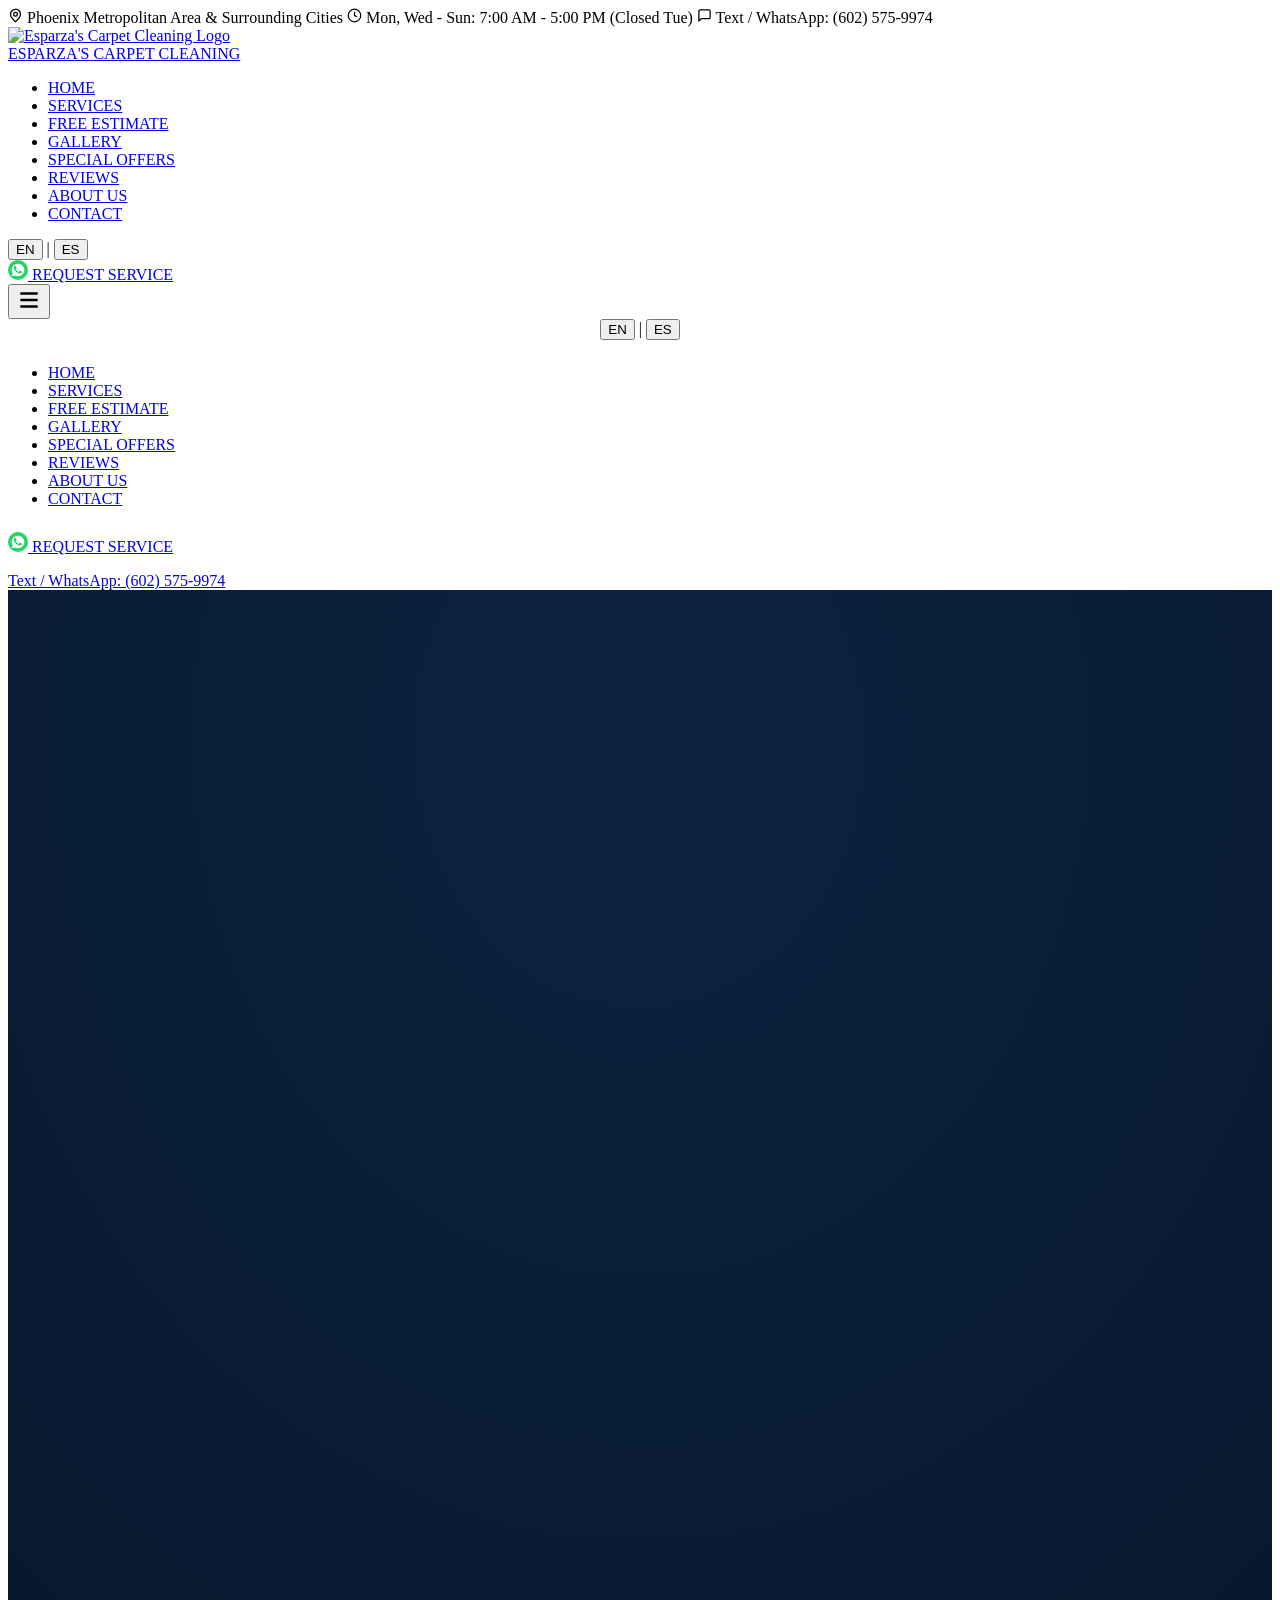
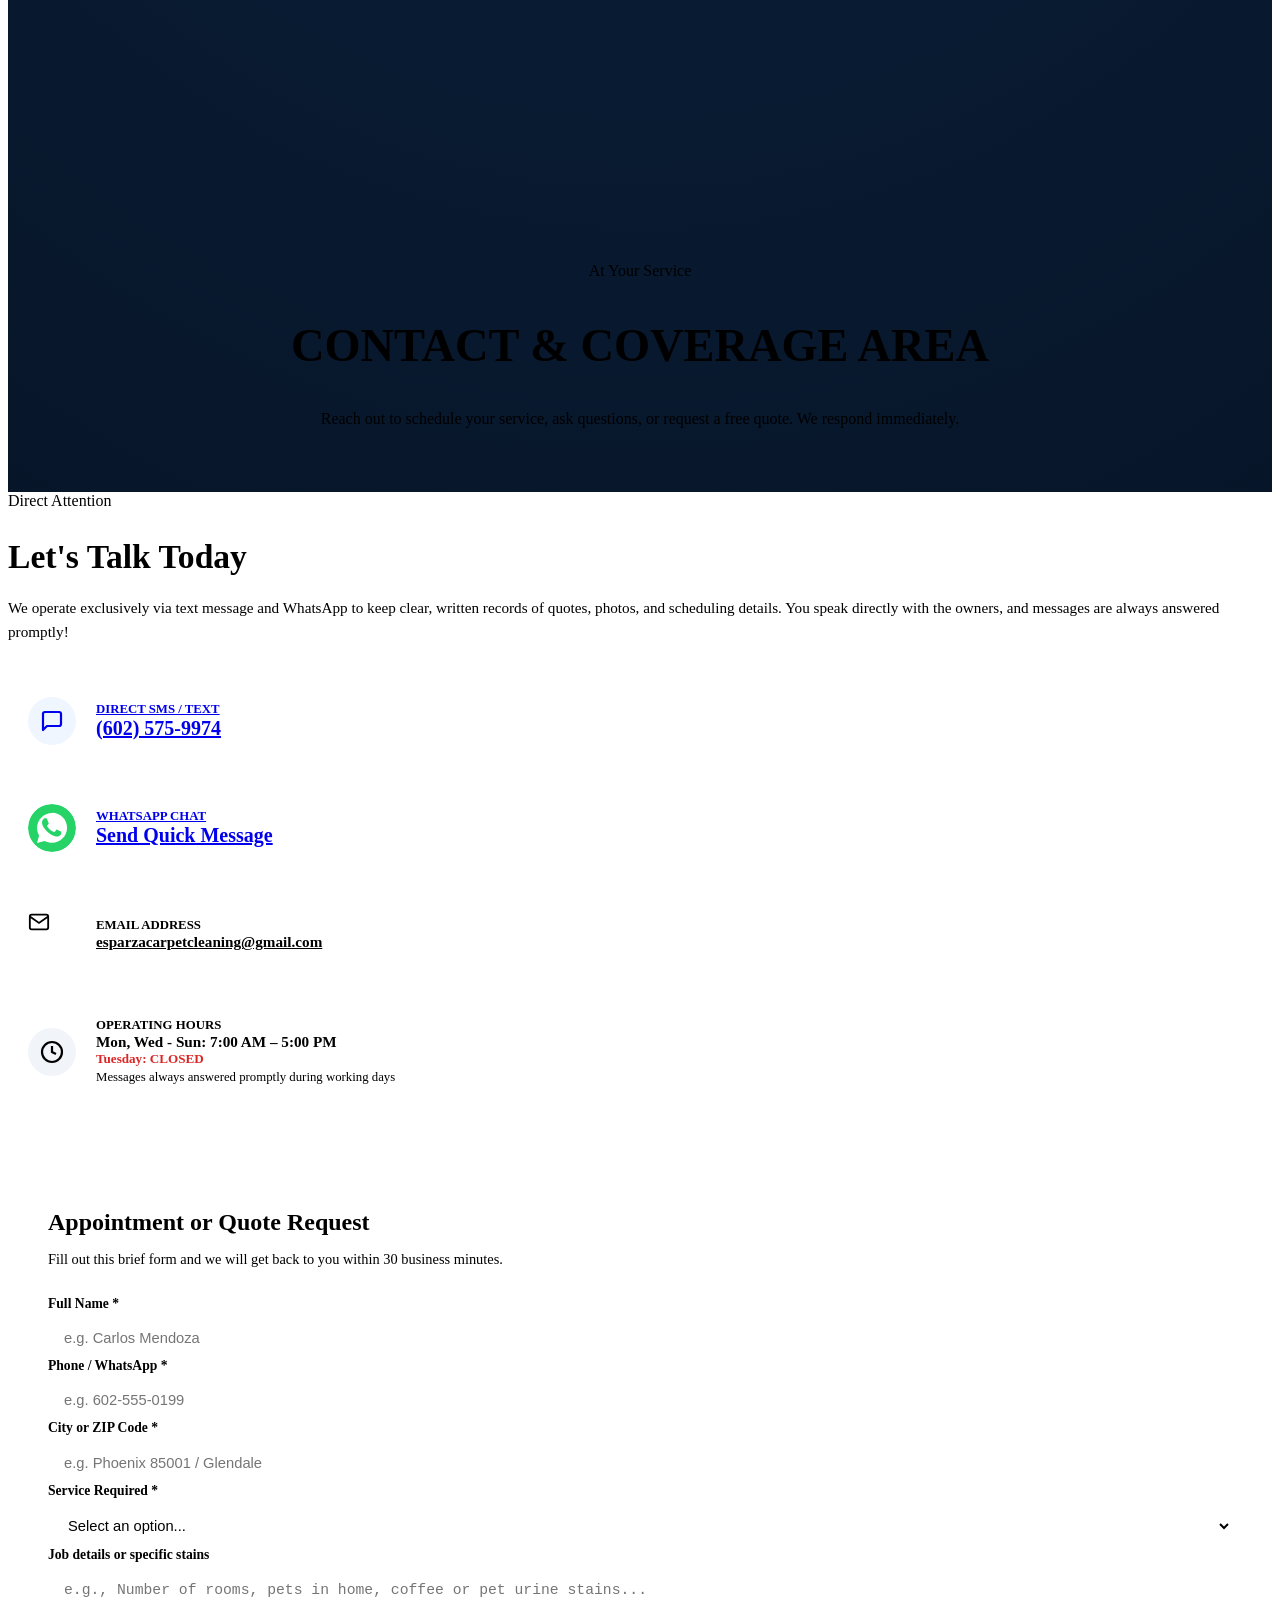
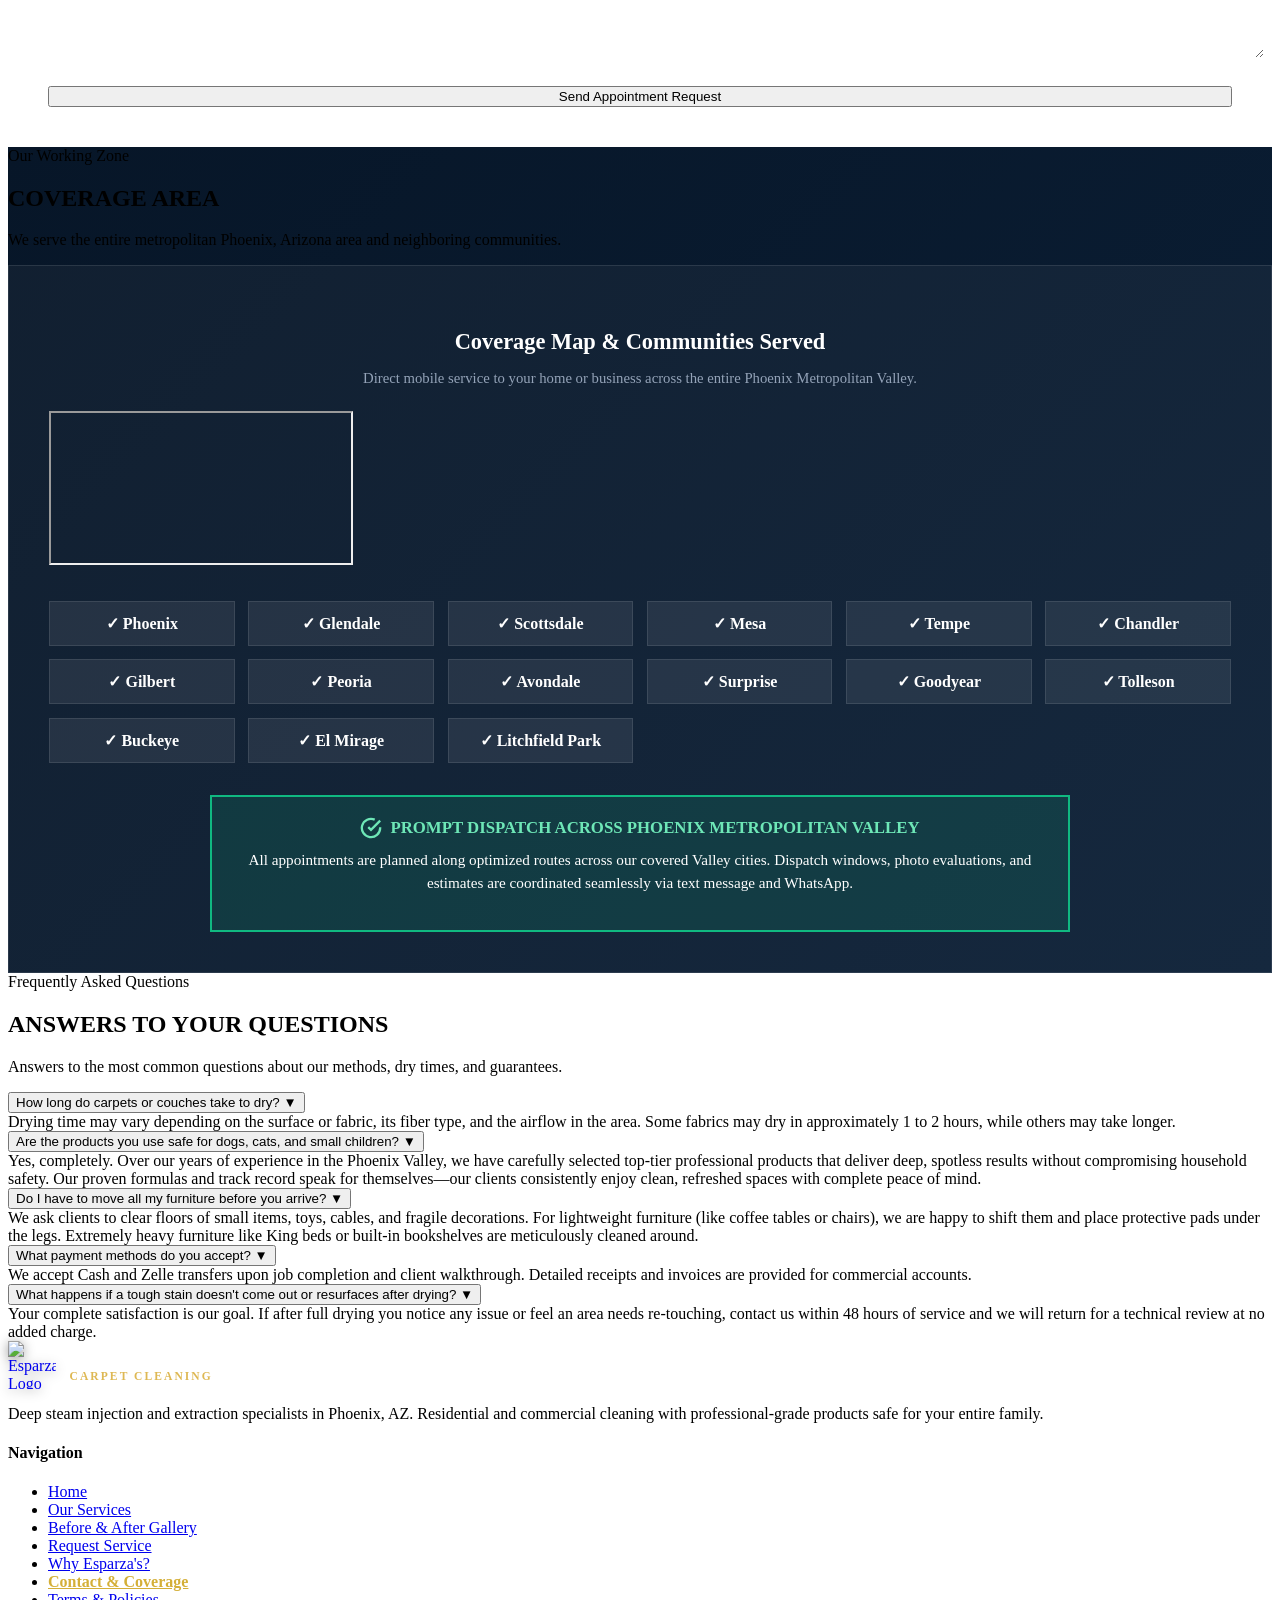
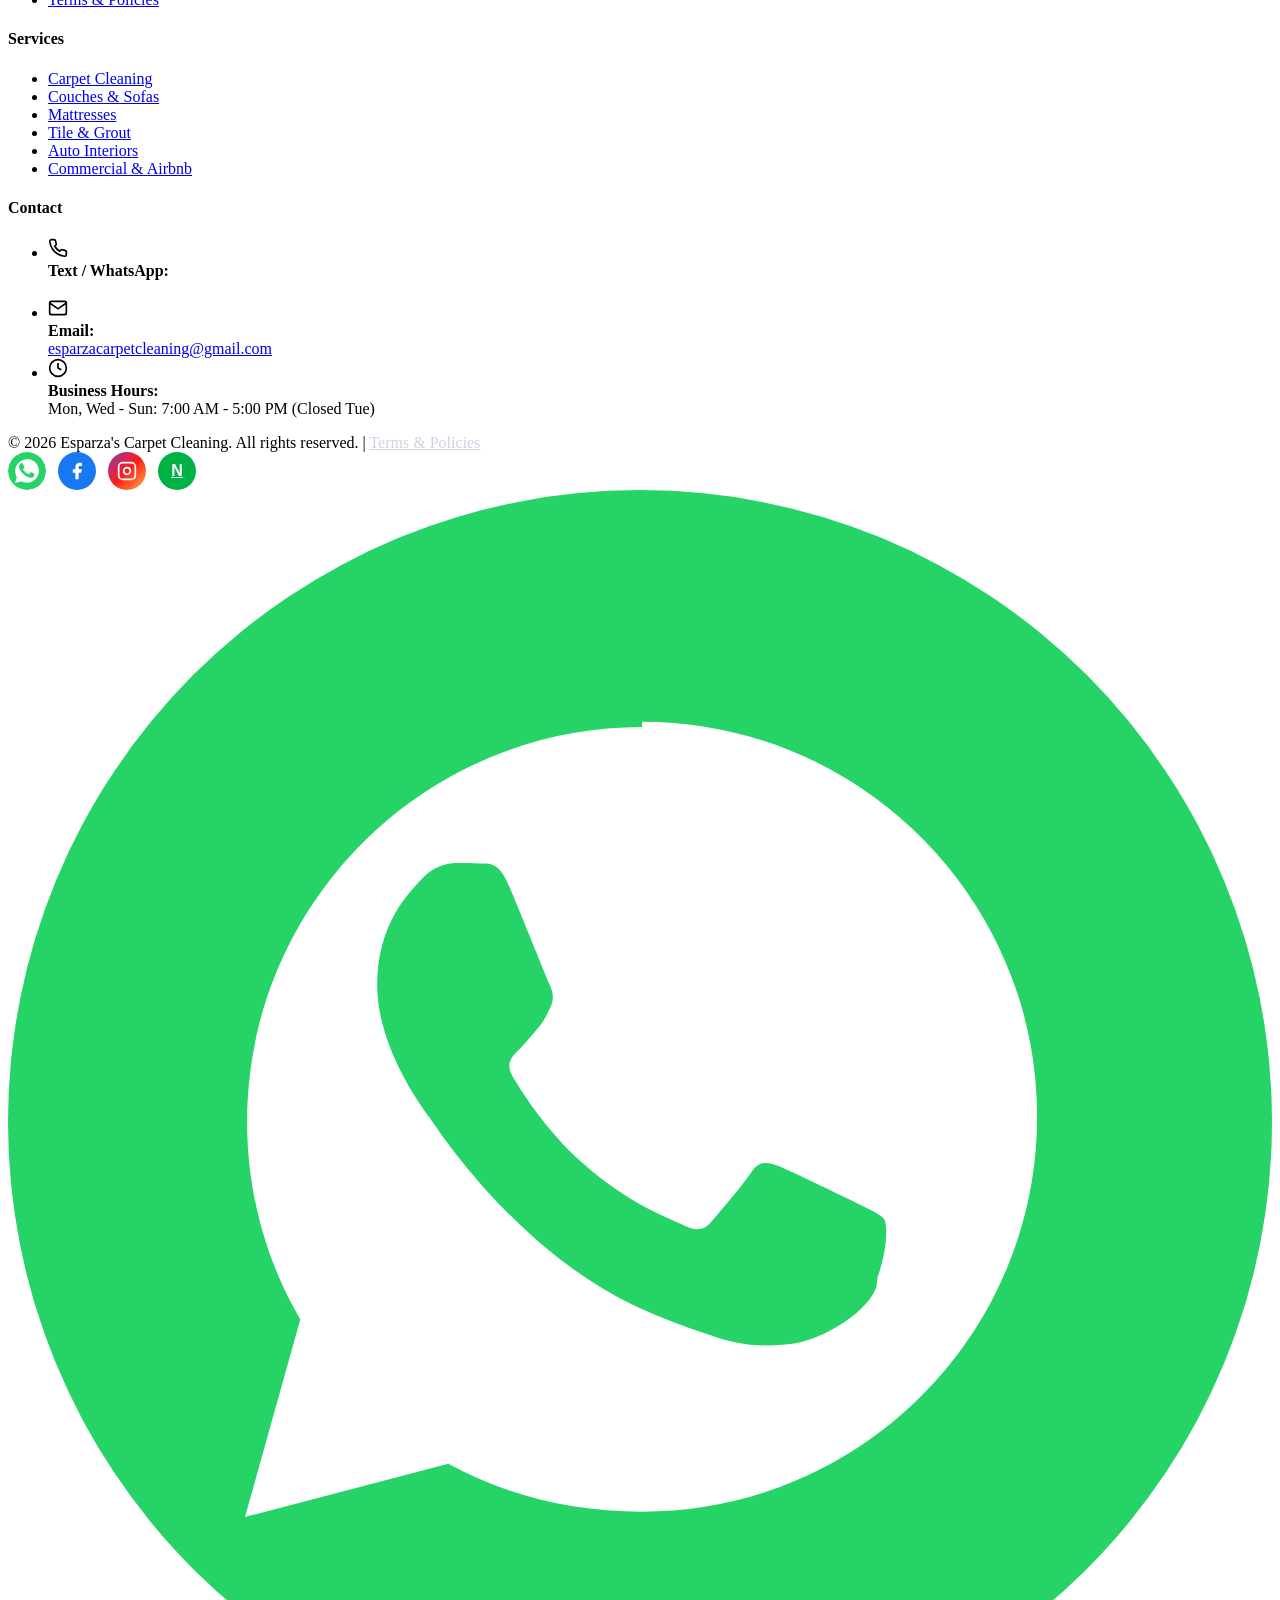
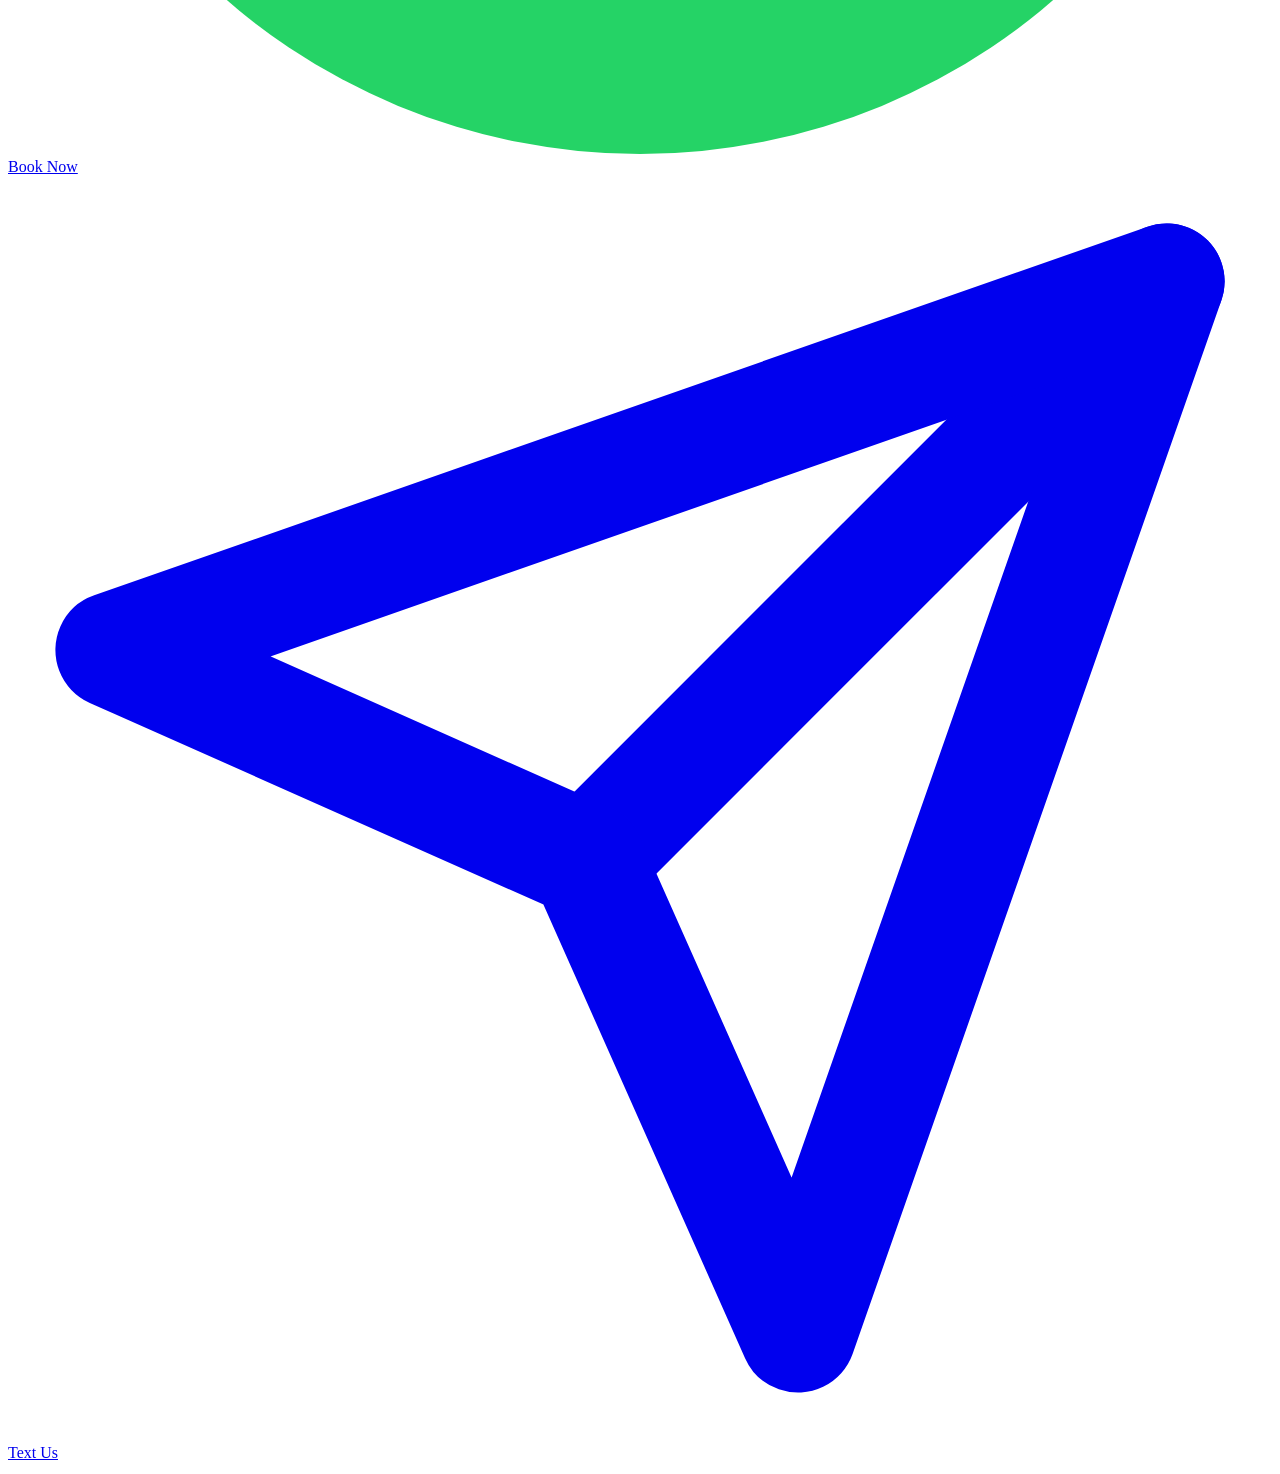
==== contacto.html @ 00a653f3 "Add files via upload" ====
<!DOCTYPE html>
<html lang="en">
<head>
  <meta charset="UTF-8">
  <meta name="viewport" content="width=device-width, initial-scale=1.0">
  <title>Contact &amp; Coverage Area in Phoenix | Esparza's Carpet Cleaning</title>
  <meta name="description" content="Book your appointment or request information with Esparza's Carpet Cleaning in Phoenix, AZ. Tel: 602-575-9974. Serving the entire Phoenix Metro Valley.">
  <link rel="stylesheet" href="css/styles.css">
  <link rel="stylesheet" href="css/components.css">
  <link rel="icon" type="image/png" href="assets/images/logo-spartan.png">
</head>
<body>

  <!-- Top Notice Bar -->
  <div class="top-notice-bar">
    <div class="container">
      <div class="top-notice-info">
        <span class="top-notice-item">
          <svg width="15" height="15" viewBox="0 0 24 24" fill="none" stroke="currentColor" stroke-width="2"><path d="M12 2a8 8 0 0 0-8 8c0 5.25 8 12 8 12s8-6.75 8-12a8 8 0 0 0-8-8z"/><circle cx="12" cy="10" r="3"/></svg>
          <span data-i18n="top_area">Phoenix Metropolitan Area &amp; Surrounding Cities</span>
        </span>
        <span class="top-notice-item">
          <svg width="15" height="15" viewBox="0 0 24 24" fill="none" stroke="currentColor" stroke-width="2"><circle cx="12" cy="12" r="10"/><polyline points="12 6 12 12 16 14"/></svg>
          <span data-i18n="top_hours">Mon, Wed - Sun: 7:00 AM - 5:00 PM (Closed Tue)</span>
        </span>
        <span class="top-notice-item">
          <svg width="15" height="15" viewBox="0 0 24 24" fill="none" stroke="currentColor" stroke-width="2" stroke-linecap="round" stroke-linejoin="round"><path d="M21 15a2 2 0 0 1-2 2H7l-4 4V5a2 2 0 0 1 2-2h14a2 2 0 0 1 2 2z"/></svg>
          <span data-i18n="top_direct">Text / WhatsApp: (602) 575-9974</span>
        </span>
      </div>
    </div>
  </div>

  <!-- Header -->
  <header class="site-header">
    <div class="container header-inner">
      <a href="index.html" class="brand-logo" title="Esparza's Carpet Cleaning">
        <img src="assets/images/logo-spartan.png" alt="Esparza's Carpet Cleaning Logo" width="60" height="60" data-i18n-alt="logo_main_alt">
        <div class="logo-text-group">
          <span class="logo-main-text">ESPARZA'S</span>
          <span class="logo-sub-text">CARPET CLEANING</span>
        </div>
      </a>

      <nav class="main-nav">
        <ul class="nav-links">
          <li><a href="index.html" class="nav-link" data-i18n="nav_inicio">HOME</a></li>
          <li><a href="servicios.html" class="nav-link" data-i18n="nav_servicios">SERVICES</a></li>
          <li><a href="index.html#tarifas" class="nav-link" data-i18n="nav_tarifas">FREE ESTIMATE</a></li>
          <li><a href="galeria.html" class="nav-link" data-i18n="nav_galeria">GALLERY</a></li>
          <li><a href="index.html#promociones" class="nav-link" data-i18n="nav_promociones">SPECIAL OFFERS</a></li>
          <li><a href="index.html#comentarios" class="nav-link" data-i18n="nav_resenas">REVIEWS</a></li>
          <li><a href="nosotros.html" class="nav-link" data-i18n="nav_nosotros">ABOUT US</a></li>
          <li><a href="contacto.html" class="nav-link active" data-i18n="nav_contacto">CONTACT</a></li>
        </ul>

        <!-- Language Switcher (Desktop) -->
        <div class="lang-switch-container">
          <button type="button" class="lang-btn active" data-lang="en">EN</button>
          <span class="lang-separator">|</span>
          <button type="button" class="lang-btn" data-lang="es">ES</button>
        </div>

        <a href="solicitud.html" class="btn-nav-gold">
          <svg width="20" height="20" viewBox="0 0 24 24" fill="none" style="flex-shrink: 0;"><circle cx="12" cy="12" r="12" fill="#25D366"/><path d="M12.04 4.5c-4.14 0-7.5 3.36-7.5 7.5 0 1.33.35 2.62 1.01 3.75L4.5 19.5l3.86-1.01c1.1.6 2.34.91 3.68.91 4.14 0 7.5-3.36 7.5-7.5s-3.36-7.5-7.5-7.5zm4.45 10.63c-.19.53-1.09 1.01-1.54 1.07-.39.06-.9.08-1.46-.1-.34-.11-.79-.26-1.37-.51-2.43-1.05-4-3.52-4.12-3.68-.12-.16-.99-1.32-.99-2.51 0-1.19.63-1.78.85-2.02.22-.24.48-.3.64-.3.16 0 .32 0 .46.01.15.01.35-.06.55.42.21.49.71 1.74.77 1.87.06.13.1.28.02.44-.08.16-.12.26-.24.4-.12.14-.26.31-.37.42-.12.12-.25.25-.11.49.14.24.62 1.02 1.33 1.65.91.81 1.68 1.06 1.92 1.18.24.12.38.1.52-.06.14-.16.6-.7.76-.94.16-.24.32-.2.53-.12.21.08 1.33.63 1.56.74.23.12.38.18.44.27.06.1.06.57-.13 1.1z" fill="#FFFFFF"/></svg>
          <span data-i18n="nav_cta">REQUEST SERVICE</span>
        </a>
      </nav>

      <button class="mobile-toggle-btn" aria-label="Mobile Navigation Menu" data-i18n-aria="nav_menu_aria">
        <svg width="26" height="26" viewBox="0 0 24 24" fill="none" stroke="currentColor" stroke-width="2.5"><path d="M4 6h16M4 12h16M4 18h16"/></svg>
      </button>
    </div>
  </header>

  <!-- Mobile Drawer -->
  <div class="mobile-menu-drawer">
    <!-- Language Switcher (Mobile Drawer) -->
    <div style="display: flex; justify-content: center; margin-bottom: 1.5rem;">
      <div class="lang-switch-container">
        <button type="button" class="lang-btn active" data-lang="en">EN</button>
        <span class="lang-separator">|</span>
        <button type="button" class="lang-btn" data-lang="es">ES</button>
      </div>
    </div>

    <ul class="mobile-nav-links">
      <li><a href="index.html" class="nav-link" data-i18n="nav_inicio">HOME</a></li>
      <li><a href="servicios.html" class="nav-link" data-i18n="nav_servicios">SERVICES</a></li>
      <li><a href="index.html#tarifas" class="nav-link" data-i18n="nav_tarifas">FREE ESTIMATE</a></li>
      <li><a href="galeria.html" class="nav-link" data-i18n="nav_galeria">GALLERY</a></li>
      <li><a href="index.html#promociones" class="nav-link" data-i18n="nav_promociones">SPECIAL OFFERS</a></li>
      <li><a href="index.html#comentarios" class="nav-link" data-i18n="nav_resenas">REVIEWS</a></li>
      <li><a href="nosotros.html" class="nav-link" data-i18n="nav_nosotros">ABOUT US</a></li>
      <li><a href="contacto.html" class="nav-link active" data-i18n="nav_contacto">CONTACT</a></li>
    </ul>
    <div style="margin-top: 1.5rem; display: flex; flex-direction: column; gap: 1rem;">
      <a href="solicitud.html" class="btn-nav-gold" style="width: 100%; justify-content: center;">
        <svg width="20" height="20" viewBox="0 0 24 24" fill="none" style="flex-shrink: 0;"><circle cx="12" cy="12" r="12" fill="#25D366"/><path d="M12.04 4.5c-4.14 0-7.5 3.36-7.5 7.5 0 1.33.35 2.62 1.01 3.75L4.5 19.5l3.86-1.01c1.1.6 2.34.91 3.68.91 4.14 0 7.5-3.36 7.5-7.5s-3.36-7.5-7.5-7.5zm4.45 10.63c-.19.53-1.09 1.01-1.54 1.07-.39.06-.9.08-1.46-.1-.34-.11-.79-.26-1.37-.51-2.43-1.05-4-3.52-4.12-3.68-.12-.16-.99-1.32-.99-2.51 0-1.19.63-1.78.85-2.02.22-.24.48-.3.64-.3.16 0 .32 0 .46.01.15.01.35-.06.55.42.21.49.71 1.74.77 1.87.06.13.1.28.02.44-.08.16-.12.26-.24.4-.12.14-.26.31-.37.42-.12.12-.25.25-.11.49.14.24.62 1.02 1.33 1.65.91.81 1.68 1.06 1.92 1.18.24.12.38.1.52-.06.14-.16.6-.7.76-.94.16-.24.32-.2.53-.12.21.08 1.33.63 1.56.74.23.12.38.18.44.27.06.1.06.57-.13 1.1z" fill="#FFFFFF"/></svg>
        <span data-i18n="nav_cta">REQUEST SERVICE</span>
      </a>
      <a href="https://wa.me/16025759974" target="_blank" rel="noopener" class="btn btn-secondary" style="width: 100%; justify-content: center;" data-i18n="nav_call">Text / WhatsApp: (602) 575-9974</a>
    </div>
  </div>

  <main>
    <!-- PAGE HERO -->
    <section class="section-dark" style="position: relative; overflow: hidden; padding: 4.5rem 0 4rem 0; background: radial-gradient(120% 120% at 50% 10%, #0c2340 0%, #061325 100%);">
      <!-- Ambient Glow Orbs -->
      <div class="ambient-glow-orb orb-amber" style="top: -60px; right: 10%; width: 420px; height: 420px;"></div>
      <div class="ambient-glow-orb orb-azure" style="bottom: -80px; left: 5%; width: 440px; height: 440px;"></div>
      <div class="ambient-glow-orb orb-navy" style="top: 35%; left: 45%; width: 340px; height: 340px;"></div>

      <div class="container" style="text-align: center; position: relative; z-index: 2;">
        <span class="section-badge gold reveal-on-scroll" data-i18n="con_hero_badge">At Your Service</span>
        <h1 class="section-title reveal-on-scroll stagger-1" style="font-size: 2.9rem;"><span data-i18n="con_hero_title_1">CONTACT &amp;</span> <span class="highlight" data-i18n="con_hero_title_2">COVERAGE AREA</span></h1>
        <p class="section-subtitle reveal-on-scroll stagger-2" style="max-width: 780px; margin: 0 auto;" data-i18n="con_hero_sub">
          Reach out to schedule your service, ask questions, or request a free quote. We respond immediately.
        </p>
      </div>
    </section>

    <!-- CANALES DE CONTACTO Y FORMULARIO -->
    <section class="section section-light">
      <div class="container">
        <div class="contact-layout-grid">
          
          <!-- Contact Info Cards -->
          <div class="reveal-on-scroll">
            <span class="section-badge gold" data-i18n="con_badge_direct">Direct Attention</span>
            <h2 class="section-title" style="font-size: 2.1rem; margin-bottom: 1.25rem;" data-i18n="con_talk_title">Let's Talk Today</h2>
            <p style="color: var(--color-text-muted); font-size: 0.95rem; line-height: 1.6; margin-bottom: 2rem;" data-i18n="con_talk_desc">
              We operate exclusively via text message and WhatsApp to keep clear, written records of quotes, photos, and scheduling details. You speak directly with the owners, and messages are always answered promptly!
            </p>

            <div style="display: flex; flex-direction: column; gap: 1.2rem; margin-bottom: 2.5rem;">
              <!-- Direct Text / SMS -->
              <a href="sms:16025759974" class="reveal-on-scroll stagger-1" style="background: #FFFFFF; border: 1px solid var(--color-border-light); border-radius: var(--radius-md); padding: 1.25rem; display: flex; align-items: center; gap: 1.25rem; transition: transform var(--transition-fast), box-shadow var(--transition-fast);">
                <div style="width: 48px; height: 48px; border-radius: 50%; background: #EFF6FF; color: var(--color-phone); display: flex; align-items: center; justify-content: center; flex-shrink: 0;">
                  <svg width="24" height="24" viewBox="0 0 24 24" fill="none" stroke="currentColor" stroke-width="2.2" stroke-linecap="round" stroke-linejoin="round"><path d="M21 15a2 2 0 0 1-2 2H7l-4 4V5a2 2 0 0 1 2-2h14a2 2 0 0 1 2 2z"/></svg>
                </div>
                <div>
                  <div style="font-size: 0.8rem; font-weight: 700; color: var(--color-text-muted); text-transform: uppercase;" data-i18n="con_phone_label">Direct SMS / Text</div>
                  <div style="font-family: var(--font-heading); font-size: 1.25rem; font-weight: 800; color: var(--color-primary);">(602) 575-9974</div>
                </div>
              </a>

              <!-- WhatsApp -->
              <a href="https://wa.me/16025759974?text=Hello%20Esparza's!%20I'd%20like%20information%20for%20a%20service" target="_blank" rel="noopener" class="reveal-on-scroll stagger-2" style="background: #FFFFFF; border: 1px solid var(--color-border-light); border-radius: var(--radius-md); padding: 1.25rem; display: flex; align-items: center; gap: 1.25rem; transition: transform var(--transition-fast), box-shadow var(--transition-fast);">
                <div style="width: 48px; height: 48px; border-radius: 50%; display: flex; align-items: center; justify-content: center; flex-shrink: 0; overflow: hidden;">
                  <svg width="48" height="48" viewBox="0 0 24 24" fill="none">
                    <circle cx="12" cy="12" r="12" fill="#25D366"/>
                    <path d="M12.04 4.5c-4.14 0-7.5 3.36-7.5 7.5 0 1.33.35 2.62 1.01 3.75L4.5 19.5l3.86-1.01c1.1.6 2.34.91 3.68.91 4.14 0 7.5-3.36 7.5-7.5s-3.36-7.5-7.5-7.5zm4.45 10.63c-.19.53-1.09 1.01-1.54 1.07-.39.06-.9.08-1.46-.1-.34-.11-.79-.26-1.37-.51-2.43-1.05-4-3.52-4.12-3.68-.12-.16-.99-1.32-.99-2.51 0-1.19.63-1.78.85-2.02.22-.24.48-.3.64-.3.16 0 .32 0 .46.01.15.01.35-.06.55.42.21.49.71 1.74.77 1.87.06.13.1.28.02.44-.08.16-.12.26-.24.4-.12.14-.26.31-.37.42-.12.12-.25.25-.11.49.14.24.62 1.02 1.33 1.65.91.81 1.68 1.06 1.92 1.18.24.12.38.1.52-.06.14-.16.6-.7.76-.94.16-.24.32-.2.53-.12.21.08 1.33.63 1.56.74.23.12.38.18.44.27.06.1.06.57-.13 1.1z" fill="#FFFFFF"/>
                  </svg>
                </div>
                <div>
                  <div style="font-size: 0.8rem; font-weight: 700; color: var(--color-text-muted); text-transform: uppercase;" data-i18n="con_wa_label">WhatsApp Chat</div>
                  <div style="font-family: var(--font-heading); font-size: 1.25rem; font-weight: 800; color: var(--color-whatsapp-hover);" data-i18n="con_wa_btn">Send Quick Message</div>
                </div>
              </a>

              <!-- Email -->
              <div class="reveal-on-scroll stagger-3" style="background: #FFFFFF; border: 1px solid var(--color-border-light); border-radius: var(--radius-md); padding: 1.25rem; display: flex; align-items: center; gap: 1.25rem; transition: transform var(--transition-fast);">
                <div class="gold-medallion-icon" style="width: 48px; height: 48px;">
                  <svg width="22" height="22" viewBox="0 0 24 24" fill="none" stroke="currentColor" stroke-width="2"><path d="M4 4h16c1.1 0 2 .9 2 2v12c0 1.1-.9 2-2 2H4c-1.1 0-2-.9-2-2V6c0-1.1.9-2 2-2z"/><polyline points="22,6 12,13 2,6"/></svg>
                </div>
                <div>
                  <div style="font-size: 0.8rem; font-weight: 700; color: var(--color-text-muted); text-transform: uppercase;" data-i18n="con_email_label">Email Address</div>
                  <a href="mailto:esparzacarpetcleaning@gmail.com" style="font-weight: 700; color: var(--color-primary); word-break: break-all; font-size: 0.95rem;">esparzacarpetcleaning@gmail.com</a>
                </div>
              </div>

              <!-- Horarios -->
              <div class="reveal-on-scroll stagger-4" style="background: #FFFFFF; border: 1px solid var(--color-border-light); border-radius: var(--radius-md); padding: 1.25rem; display: flex; align-items: center; gap: 1.25rem; transition: transform var(--transition-fast);">
                <div style="width: 48px; height: 48px; border-radius: 50%; background: #F1F5F9; color: var(--color-primary); display: flex; align-items: center; justify-content: center; flex-shrink: 0;">
                  <svg width="24" height="24" viewBox="0 0 24 24" fill="none" stroke="currentColor" stroke-width="2.2"><circle cx="12" cy="12" r="10"/><polyline points="12 6 12 12 16 14"/></svg>
                </div>
                <div>
                  <div style="font-size: 0.8rem; font-weight: 700; color: var(--color-text-muted); text-transform: uppercase;" data-i18n="con_hours_label">Operating Hours</div>
                  <div style="font-weight: 700; color: var(--color-primary); font-size: 0.95rem;" data-i18n="con_hours_val">Mon, Wed - Sun: 7:00 AM – 5:00 PM</div>
                  <div style="font-size: 0.82rem; color: #DC2626; font-weight: 700;" data-i18n="con_hours_tue">Tuesday: CLOSED</div>
                  <div style="font-size: 0.8rem; color: var(--color-text-muted); margin-top: 0.2rem;" data-i18n="con_hours_sun">Messages always answered promptly during working days</div>
                </div>
              </div>
            </div>
          </div>

          <!-- Contact Form Card -->
          <div class="reveal-on-scroll stagger-2" style="background: #FFFFFF; border-radius: var(--radius-lg); padding: 2.5rem; box-shadow: var(--shadow-xl); border: 1px solid var(--color-border-light); transition: transform var(--transition-normal);">
            <h3 style="font-family: var(--font-heading); font-size: 1.5rem; font-weight: 800; color: var(--color-primary); margin-bottom: 0.5rem;" data-i18n="con_form_title">
              Appointment or Quote Request
            </h3>
            <p style="font-size: 0.9rem; color: var(--color-text-muted); margin-bottom: 1.75rem;" data-i18n="con_form_sub">
              Fill out this brief form and we will get back to you within 30 business minutes.
            </p>

            <form id="contact-inquiry-form" onsubmit="handleContactSubmit(event)">
              <div class="form-row-2col">
                <div>
                  <label style="display: block; font-size: 0.85rem; font-weight: 700; margin-bottom: 0.4rem;" data-i18n="con_lbl_name">Full Name *</label>
                  <input type="text" required placeholder="e.g. Carlos Mendoza" style="width: 100%; padding: 0.75rem 1rem; border: 1px solid var(--color-border-light); border-radius: var(--radius-sm); font-size: 0.92rem;">
                </div>
                <div>
                  <label style="display: block; font-size: 0.85rem; font-weight: 700; margin-bottom: 0.4rem;" data-i18n="con_lbl_phone">Phone / WhatsApp *</label>
                  <input type="tel" required placeholder="e.g. 602-555-0199" style="width: 100%; padding: 0.75rem 1rem; border: 1px solid var(--color-border-light); border-radius: var(--radius-sm); font-size: 0.92rem;">
                </div>
              </div>

              <div class="form-row-2col">
                <div>
                  <label style="display: block; font-size: 0.85rem; font-weight: 700; margin-bottom: 0.4rem;" data-i18n="con_lbl_city">City or ZIP Code *</label>
                  <input type="text" required placeholder="e.g. Phoenix 85001 / Glendale" style="width: 100%; padding: 0.75rem 1rem; border: 1px solid var(--color-border-light); border-radius: var(--radius-sm); font-size: 0.92rem;">
                </div>
                <div>
                  <label style="display: block; font-size: 0.85rem; font-weight: 700; margin-bottom: 0.4rem;" data-i18n="con_lbl_service">Service Required *</label>
                  <select required style="width: 100%; padding: 0.75rem 1rem; border: 1px solid var(--color-border-light); border-radius: var(--radius-sm); font-size: 0.92rem; background: #FFF;">
                    <option value="" data-i18n="con_opt_select">Select an option...</option>
                    <option value="alfombras" data-i18n="con_opt_carpet">Carpet Cleaning</option>
                    <option value="sofas" data-i18n="con_opt_sofa">Couches / Sofas / Upholstery</option>
                    <option value="colchones" data-i18n="con_opt_mattress">Mattress Sanitization</option>
                    <option value="pisos" data-i18n="con_opt_tile">Tile &amp; Grout Cleaning</option>
                    <option value="sillas" data-i18n="con_opt_chairs">Dining Chairs</option>
                    <option value="vehiculos" data-i18n="con_opt_car">Car Interior Wash</option>
                    <option value="comercial" data-i18n="con_opt_comm">Commercial / Airbnb / Move-Out</option>
                    <option value="combo" data-i18n="con_opt_combo">Combo Package (Multiple Services)</option>
                  </select>
                </div>
              </div>

              <div style="margin-bottom: 1.5rem;">
                <label style="display: block; font-size: 0.85rem; font-weight: 700; margin-bottom: 0.4rem;" data-i18n="con_lbl_details">Job details or specific stains</label>
                <textarea rows="4" placeholder="e.g., Number of rooms, pets in home, coffee or pet urine stains..." style="width: 100%; padding: 0.75rem 1rem; border: 1px solid var(--color-border-light); border-radius: var(--radius-sm); font-size: 0.92rem; resize: vertical;"></textarea>
              </div>

              <button type="submit" class="btn btn-primary btn-lg" style="width: 100%;">
                <span data-i18n="con_btn_submit">Send Appointment Request</span>
              </button>

              <div id="contact-success-msg" style="display: none; margin-top: 1rem; padding: 1rem; background: #DCFCE7; border: 1px solid #86EFAC; color: #166534; border-radius: var(--radius-sm); font-size: 0.9rem; text-align: center; font-weight: 600;" data-i18n="con_success_msg">
                Thank you! We received your request. We will contact you shortly to confirm your booking. For immediate assistance, click the WhatsApp button on the bottom right.
              </div>
            </form>
          </div>

        </div>
      </div>
    </section>

    <!-- COBERTURA EN EL VALLE DE PHOENIX -->
    <section class="section section-dark" style="background: linear-gradient(135deg, #071628 0%, #0B1F36 100%);">
      <div class="container">
        <div class="section-header reveal-on-scroll">
          <span class="section-badge gold" data-i18n="con_cov_badge">Our Working Zone</span>
          <h2 class="section-title"><span data-i18n="con_cov_title_1">COVERAGE</span> <span class="highlight" data-i18n="con_cov_title_2">AREA</span></h2>
          <p class="section-subtitle" data-i18n="con_cov_sub">
            We serve the entire metropolitan Phoenix, Arizona area and neighboring communities.
          </p>
        </div>

        <div class="reveal-on-scroll stagger-1" style="background: rgba(255, 255, 255, 0.04); border: 1px solid rgba(255, 255, 255, 0.1); border-radius: var(--radius-lg); padding: 2.5rem;">
          <h3 style="font-family: var(--font-heading); font-size: 1.4rem; font-weight: 800; color: #FFFFFF; margin-bottom: 0.5rem; text-align: center;">
            <span data-i18n="con_cov_map_title">Coverage Map &amp; Communities Served</span>
          </h3>
          <p style="color: #94A3B8; text-align: center; font-size: 0.92rem; margin-bottom: 1.5rem;">
            <span data-i18n="con_cov_map_desc">Direct mobile service to your home or business across the entire Phoenix Metropolitan Valley.</span>
          </p>

          <!-- Interactive Google Maps Iframe Embed -->
          <div class="map-iframe-container" style="border-color: rgba(255,255,255,0.2);">
            <iframe 
              src="https://www.google.com/maps/embed?pb=!1m18!1m12!1m3!1d425345.5085816913!2d-112.35560942698947!3d33.47545938531126!2m3!1f0!2f0!3f0!3m2!1i1024!2i768!4f13.1!3m3!1m2!1s0x872b12ed50a179cb%3A0x8c69c7f841e15265!2sPhoenix%2C%20AZ!5e0!3m2!1sen!2sus!4v1700000000000!5m2!1sen!2sus" 
              title="Coverage Area of Esparza's Carpet Cleaning in Phoenix AZ" 
              loading="lazy" 
              referrerpolicy="no-referrer-when-downgrade">
            </iframe>
          </div>

          <div style="display: grid; grid-template-columns: repeat(auto-fit, minmax(180px, 1fr)); gap: 0.85rem; margin: 2rem 0;">
            <div style="background: rgba(255, 255, 255, 0.08); padding: 0.75rem 1rem; border-radius: var(--radius-sm); text-align: center; font-weight: 700; color: #FFFFFF; border: 1px solid rgba(255,255,255,0.1);">
              ✓ Phoenix
            </div>
            <div style="background: rgba(255, 255, 255, 0.08); padding: 0.75rem 1rem; border-radius: var(--radius-sm); text-align: center; font-weight: 700; color: #FFFFFF; border: 1px solid rgba(255,255,255,0.1);">
              ✓ Glendale
            </div>
            <div style="background: rgba(255, 255, 255, 0.08); padding: 0.75rem 1rem; border-radius: var(--radius-sm); text-align: center; font-weight: 700; color: #FFFFFF; border: 1px solid rgba(255,255,255,0.1);">
              ✓ Scottsdale
            </div>
            <div style="background: rgba(255, 255, 255, 0.08); padding: 0.75rem 1rem; border-radius: var(--radius-sm); text-align: center; font-weight: 700; color: #FFFFFF; border: 1px solid rgba(255,255,255,0.1);">
              ✓ Mesa
            </div>
            <div style="background: rgba(255, 255, 255, 0.08); padding: 0.75rem 1rem; border-radius: var(--radius-sm); text-align: center; font-weight: 700; color: #FFFFFF; border: 1px solid rgba(255,255,255,0.1);">
              ✓ Tempe
            </div>
            <div style="background: rgba(255, 255, 255, 0.08); padding: 0.75rem 1rem; border-radius: var(--radius-sm); text-align: center; font-weight: 700; color: #FFFFFF; border: 1px solid rgba(255,255,255,0.1);">
              ✓ Chandler
            </div>
            <div style="background: rgba(255, 255, 255, 0.08); padding: 0.75rem 1rem; border-radius: var(--radius-sm); text-align: center; font-weight: 700; color: #FFFFFF; border: 1px solid rgba(255,255,255,0.1);">
              ✓ Gilbert
            </div>
            <div style="background: rgba(255, 255, 255, 0.08); padding: 0.75rem 1rem; border-radius: var(--radius-sm); text-align: center; font-weight: 700; color: #FFFFFF; border: 1px solid rgba(255,255,255,0.1);">
              ✓ Peoria
            </div>
            <div style="background: rgba(255, 255, 255, 0.08); padding: 0.75rem 1rem; border-radius: var(--radius-sm); text-align: center; font-weight: 700; color: #FFFFFF; border: 1px solid rgba(255,255,255,0.1);">
              ✓ Avondale
            </div>
            <div style="background: rgba(255, 255, 255, 0.08); padding: 0.75rem 1rem; border-radius: var(--radius-sm); text-align: center; font-weight: 700; color: #FFFFFF; border: 1px solid rgba(255,255,255,0.1);">
              ✓ Surprise
            </div>
            <div style="background: rgba(255, 255, 255, 0.08); padding: 0.75rem 1rem; border-radius: var(--radius-sm); text-align: center; font-weight: 700; color: #FFFFFF; border: 1px solid rgba(255,255,255,0.1);">
              ✓ Goodyear
            </div>
            <div style="background: rgba(255, 255, 255, 0.08); padding: 0.75rem 1rem; border-radius: var(--radius-sm); text-align: center; font-weight: 700; color: #FFFFFF; border: 1px solid rgba(255,255,255,0.1);">
              ✓ Tolleson
            </div>
            <div style="background: rgba(255, 255, 255, 0.08); padding: 0.75rem 1rem; border-radius: var(--radius-sm); text-align: center; font-weight: 700; color: #FFFFFF; border: 1px solid rgba(255,255,255,0.1);">
              ✓ Buckeye
            </div>
            <div style="background: rgba(255, 255, 255, 0.08); padding: 0.75rem 1rem; border-radius: var(--radius-sm); text-align: center; font-weight: 700; color: #FFFFFF; border: 1px solid rgba(255,255,255,0.1);">
              ✓ El Mirage
            </div>
            <div style="background: rgba(255, 255, 255, 0.08); padding: 0.75rem 1rem; border-radius: var(--radius-sm); text-align: center; font-weight: 700; color: #FFFFFF; border: 1px solid rgba(255,255,255,0.1);">
              ✓ Litchfield Park
            </div>
          </div>

          <!-- Valley Route Dispatch Notice -->
          <div class="reveal-on-scroll stagger-2" style="background: rgba(16, 185, 129, 0.15); border: 2px solid #10B981; border-radius: var(--radius-md); padding: 1.25rem 1.75rem; text-align: center; max-width: 800px; margin: 0 auto;">
            <span style="display: inline-flex; align-items: center; gap: 0.5rem; color: #6EE7B7; font-weight: 800; font-size: 1.05rem;" data-i18n="cov_positive_title">
              <svg width="22" height="22" viewBox="0 0 24 24" fill="none" stroke="currentColor" stroke-width="2.5"><path d="M22 11.08V12a10 10 0 1 1-5.93-9.14"/><polyline points="22 4 12 14.01 9 11.01"/></svg>
              PROMPT DISPATCH ACROSS PHOENIX METROPOLITAN VALLEY
            </span>
            <p style="color: #FFFFFF; font-size: 0.95rem; margin-top: 0.4rem; line-height: 1.5;" data-i18n="cov_positive_desc">
              All appointments are planned along optimized routes across our covered Valley cities. Dispatch windows, photo evaluations, and estimates are coordinated seamlessly via text message and WhatsApp.
            </p>
          </div>
        </div>
        </div>
      </div>
    </section>

    <!-- PREGUNTAS FRECUENTES (FAQ INTERACTIVO) -->
    <section class="section section-white">
      <div class="container">
        <div class="section-header reveal-on-scroll">
          <span class="section-badge gold" data-i18n="con_faq_badge">Frequently Asked Questions</span>
          <h2 class="section-title"><span data-i18n="con_faq_title_1">ANSWERS TO</span> <span class="highlight" data-i18n="con_faq_title_2">YOUR QUESTIONS</span></h2>
          <p class="section-subtitle" data-i18n="con_faq_sub">Answers to the most common questions about our methods, dry times, and guarantees.</p>
        </div>

        <div class="faq-accordion">
          <!-- FAQ 1 -->
          <div class="faq-item active reveal-on-scroll stagger-1">
            <button class="faq-question">
              <span data-i18n="con_faq1_q">How long do carpets or couches take to dry?</span>
              <span class="faq-icon">&#9660;</span>
            </button>
            <div class="faq-answer" data-i18n="con_faq1_a">
              Drying time may vary depending on the surface or fabric, its fiber type, and the airflow in the area. Some fabrics may dry in approximately 1 to 2 hours, while others may take longer.
            </div>
          </div>

          <!-- FAQ 2 -->
          <div class="faq-item reveal-on-scroll stagger-2">
            <button class="faq-question">
              <span data-i18n="con_faq2_q">Are the products you use safe for dogs, cats, and small children?</span>
              <span class="faq-icon">&#9660;</span>
            </button>
            <div class="faq-answer" data-i18n="con_faq2_a">
              Yes, completely. Over our years of experience in the Phoenix Valley, we have carefully selected top-tier professional products that deliver deep, spotless results without compromising household safety. Our proven formulas and track record speak for themselves—our clients consistently enjoy clean, refreshed spaces with complete peace of mind.
            </div>
          </div>

          <!-- FAQ 3 -->
          <div class="faq-item reveal-on-scroll stagger-3">
            <button class="faq-question">
              <span data-i18n="con_faq3_q">Do I have to move all my furniture before you arrive?</span>
              <span class="faq-icon">&#9660;</span>
            </button>
            <div class="faq-answer" data-i18n="con_faq3_a">
              We ask clients to clear floors of small items, toys, cables, and fragile decorations. For lightweight furniture (like coffee tables or chairs), we are happy to shift them and place protective pads under the legs. Extremely heavy furniture like King beds or built-in bookshelves are meticulously cleaned around.
            </div>
          </div>

          <!-- FAQ 4 -->
          <div class="faq-item reveal-on-scroll stagger-4">
            <button class="faq-question">
              <span data-i18n="con_faq4_q">What payment methods do you accept?</span>
              <span class="faq-icon">&#9660;</span>
            </button>
            <div class="faq-answer" data-i18n="con_faq4_a">
              We accept Cash and Zelle transfers upon job completion and client walkthrough. Detailed receipts and invoices are provided for commercial accounts.
            </div>
          </div>

          <!-- FAQ 5 -->
          <div class="faq-item reveal-on-scroll stagger-5">
            <button class="faq-question">
              <span data-i18n="con_faq5_q">What happens if a tough stain doesn't come out or resurfaces after drying?</span>
              <span class="faq-icon">&#9660;</span>
            </button>
            <div class="faq-answer" data-i18n="con_faq5_a">
              Your complete satisfaction is our goal. If after full drying you notice any issue or feel an area needs re-touching, contact us within 48 hours of service and we will return for a technical review at no added charge.
            </div>
          </div>
        </div>
      </div>
    </section>
  </main>

  <!-- FOOTER -->
  <footer class="site-footer">
    <div class="container">
      <div class="footer-grid">
        <div class="footer-brand">
          <a href="index.html" class="brand-logo" style="display: inline-flex; align-items: center; gap: 0.85rem; text-decoration: none;">
            <img src="assets/images/logo-spartan.png" alt="Esparza's Logo" width="48" height="48" style="width: 48px; height: 48px; object-fit: contain; filter: drop-shadow(0 2px 6px rgba(0,0,0,0.4));" data-i18n-alt="logo_footer_alt">
            <div class="logo-text-group" style="display: flex; flex-direction: column;">
              <span class="logo-main-text" style="font-family: 'Montserrat', var(--font-heading); font-size: 1.4rem; font-weight: 900; color: #FFFFFF; line-height: 1.05; text-transform: uppercase;">ESPARZA'S</span>
              <span class="logo-sub-text" style="font-size: 0.72rem; font-weight: 800; color: #DEB853; text-transform: uppercase; letter-spacing: 0.18em;">CARPET CLEANING</span>
            </div>
          </a>
          <p data-i18n="footer_brand_desc">
            Deep steam injection and extraction specialists in Phoenix, AZ. Residential and commercial cleaning with professional-grade products safe for your entire family.
          </p>
        </div>

        <div>
          <h4 class="footer-col-title" data-i18n="footer_nav_title">Navigation</h4>
          <ul class="footer-nav-list">
            <li><a href="index.html" data-i18n="nav_home">Home</a></li>
            <li><a href="servicios.html" data-i18n="nav_services">Our Services</a></li>
            <li><a href="galeria.html" data-i18n="nav_gallery">Before &amp; After Gallery</a></li>
            <li><a href="solicitud.html" data-i18n="nav_quote">Request Service</a></li>
            <li><a href="nosotros.html" data-i18n="nav_why">Why Esparza's?</a></li>
            <li><a href="contacto.html" style="color: #D4AF37; font-weight: 700;" data-i18n="nav_contact">Contact &amp; Coverage</a></li>
            <li><a href="terminos.html" data-i18n="nav_terms">Terms &amp; Policies</a></li>
          </ul>
        </div>

        <div>
          <h4 class="footer-col-title" data-i18n="footer_services_title">Services</h4>
          <ul class="footer-nav-list">
            <li><a href="servicios.html#alfombras" data-i18n="footer_srv_carpet">Carpet Cleaning</a></li>
            <li><a href="servicios.html#sofas" data-i18n="footer_srv_sofas">Couches &amp; Sofas</a></li>
            <li><a href="servicios.html#colchones" data-i18n="footer_srv_mattress">Mattresses</a></li>
            <li><a href="servicios.html#pisos" data-i18n="footer_srv_tile">Tile &amp; Grout</a></li>
            <li><a href="servicios.html#vehiculos" data-i18n="footer_srv_cars">Auto Interiors</a></li>
            <li><a href="servicios.html#comercial" data-i18n="footer_srv_comm">Commercial &amp; Airbnb</a></li>
          </ul>
        </div>

        <div>
          <h4 class="footer-col-title" data-i18n="footer_contact_title">Contact</h4>
          <ul class="footer-contact-list">
            <li class="footer-contact-item">
              <svg width="20" height="20" viewBox="0 0 24 24" fill="none" stroke="currentColor" stroke-width="2"><path d="M22 16.92v3a2 2 0 0 1-2.18 2 19.79 19.79 0 0 1-8.63-3.07 19.5 19.5 0 0 1-6-6 19.79 19.79 0 0 1-3.07-8.67A2 2 0 0 1 4.11 2h3a2 2 0 0 1 2 1.72 12.84 12.84 0 0 0 .7 2.81 2 2 0 0 1-.45 2.11L8.09 9.91a16 16 0 0 0 6 6l1.27-1.27a2 2 0 0 1 2.11-.45 12.84 12.84 0 0 0 2.81.7A2 2 0 0 1 22 16.92z"/></svg>
              <div>
                <strong data-i18n="footer_lbl_phone">Text / WhatsApp:</strong><br>
                <a href="https://wa.me/16025759974" target="_blank" rel="noopener" style="color:#FFFFFF; font-weight:700;">(602) 575-9974</a>
              </div>
            </li>
            <li class="footer-contact-item">
              <svg width="20" height="20" viewBox="0 0 24 24" fill="none" stroke="currentColor" stroke-width="2"><path d="M4 4h16c1.1 0 2 .9 2 2v12c0 1.1-.9 2-2 2H4c-1.1 0-2-.9-2-2V6c0-1.1.9-2 2-2z"/><polyline points="22,6 12,13 2,6"/></svg>
              <div>
                <strong data-i18n="footer_lbl_email">Email:</strong><br>
                <a href="mailto:esparzacarpetcleaning@gmail.com">esparzacarpetcleaning@gmail.com</a>
              </div>
            </li>
            <li class="footer-contact-item">
              <svg width="20" height="20" viewBox="0 0 24 24" fill="none" stroke="currentColor" stroke-width="2"><circle cx="12" cy="12" r="10"/><polyline points="12 6 12 12 16 14"/></svg>
              <div>
                <strong data-i18n="footer_lbl_hours">Business Hours:</strong><br>
                <span data-i18n="footer_hours_val">Mon, Wed - Sun: 7:00 AM - 5:00 PM (Closed Tue)</span>
              </div>
            </li>
          </ul>
        </div>
      </div>

      <div class="footer-bottom">
        <div>
          &copy; <span class="current-year">2026</span> Esparza's Carpet Cleaning. <span data-i18n="footer_rights">All rights reserved.</span> | <a href="terminos.html" style="color: #CBD5E1; text-decoration: underline;" data-i18n="footer_terms">Terms &amp; Policies</a>
        </div>
        <div class="footer-social-links" style="display: flex; gap: 0.75rem; align-items: center;">
          <a href="https://wa.me/16025759974" target="_blank" rel="noopener" class="social-icon-btn" title="WhatsApp Direct" style="display:inline-flex;align-items:center;justify-content:center;width:38px;height:38px;border-radius:50%;overflow:hidden;">
            <svg width="38" height="38" viewBox="0 0 24 24" fill="none">
              <circle cx="12" cy="12" r="12" fill="#25D366"/>
              <path d="M12.04 4.5c-4.14 0-7.5 3.36-7.5 7.5 0 1.33.35 2.62 1.01 3.75L4.5 19.5l3.86-1.01c1.1.6 2.34.91 3.68.91 4.14 0 7.5-3.36 7.5-7.5s-3.36-7.5-7.5-7.5zm4.45 10.63c-.19.53-1.09 1.01-1.54 1.07-.39.06-.9.08-1.46-.1-.34-.11-.79-.26-1.37-.51-2.43-1.05-4-3.52-4.12-3.68-.12-.16-.99-1.32-.99-2.51 0-1.19.63-1.78.85-2.02.22-.24.48-.3.64-.3.16 0 .32 0 .46.01.15.01.35-.06.55.42.21.49.71 1.74.77 1.87.06.13.1.28.02.44-.08.16-.12.26-.24.4-.12.14-.26.31-.37.42-.12.12-.25.25-.11.49.14.24.62 1.02 1.33 1.65.91.81 1.68 1.06 1.92 1.18.24.12.38.1.52-.06.14-.16.6-.7.76-.94.16-.24.32-.2.53-.12.21.08 1.33.63 1.56.74.23.12.38.18.44.27.06.1.06.57-.13 1.1z" fill="#FFFFFF"/>
            </svg>
          </a>
          <a href="https://www.facebook.com/profile.php?id=100064240503033" target="_blank" rel="noopener" class="social-icon-btn" title="Facebook Official" style="display:inline-flex;align-items:center;justify-content:center;width:38px;height:38px;border-radius:50%;background:#1877F2;color:#FFF;">
            <svg width="20" height="20" viewBox="0 0 24 24" fill="currentColor"><path d="M18 2h-3a5 5 0 0 0-5 5v3H7v4h3v8h4v-8h3l1-4h-4V7a1 1 0 0 1 1-1h3z"/></svg>
          </a>
          <a href="https://www.instagram.com/esparzascarpetcleaning/" target="_blank" rel="noopener" class="social-icon-btn" title="Instagram Official" style="display:inline-flex;align-items:center;justify-content:center;width:38px;height:38px;border-radius:50%;background:linear-gradient(135deg, #833ab4, #fd1d1d, #fcb045);color:#FFF;">
            <svg width="20" height="20" viewBox="0 0 24 24" fill="none" stroke="currentColor" stroke-width="2"><rect x="2" y="2" width="20" height="20" rx="5"/><path d="M16 11.37A4 4 0 1 1 12.63 8 4 4 0 0 1 16 11.37z"/><line x1="17.5" y1="6.5" x2="17.51" y2="6.5"/></svg>
          </a>
          <a href="https://nextdoor.com/pages/esparzas-carpet-cleaning-phoenix-az/" target="_blank" rel="noopener" class="social-icon-btn" title="Nextdoor Phoenix" style="display:inline-flex;align-items:center;justify-content:center;width:38px;height:38px;border-radius:50%;background:#00B246;color:#FFF;font-weight:900;font-size:16px;">
            <span style="font-family:sans-serif;font-weight:900;">N</span>
          </a>
        </div>
      </div>
    </div>
  </footer>

  <!-- FLOATING STICKY CTA DOCK (WhatsApp & Direct SMS) -->
  <div class="floating-actions-dock">
    <a href="https://wa.me/16025759974?text=Hello%20Esparza's!%20I'd%20like%20to%20learn%20more%20about%20your%20services" target="_blank" rel="noopener" class="dock-btn dock-btn-schedule" title="WhatsApp">
      <svg class="dock-btn-icon" viewBox="0 0 24 24" fill="none">
        <circle cx="12" cy="12" r="12" fill="#25D366"/>
        <path d="M12.04 4.5c-4.14 0-7.5 3.36-7.5 7.5 0 1.33.35 2.62 1.01 3.75L4.5 19.5l3.86-1.01c1.1.6 2.34.91 3.68.91 4.14 0 7.5-3.36 7.5-7.5s-3.36-7.5-7.5-7.5zm4.45 10.63c-.19.53-1.09 1.01-1.54 1.07-.39.06-.9.08-1.46-.1-.34-.11-.79-.26-1.37-.51-2.43-1.05-4-3.52-4.12-3.68-.12-.16-.99-1.32-.99-2.51 0-1.19.63-1.78.85-2.02.22-.24.48-.3.64-.3.16 0 .32 0 .46.01.15.01.35-.06.55.42.21.49.71 1.74.77 1.87.06.13.1.28.02.44-.08.16-.12.26-.24.4-.12.14-.26.31-.37.42-.12.12-.25.25-.11.49.14.24.62 1.02 1.33 1.65.91.81 1.68 1.06 1.92 1.18.24.12.38.1.52-.06.14-.16.6-.7.76-.94.16-.24.32-.2.53-.12.21.08 1.33.63 1.56.74.23.12.38.18.44.27.06.1.06.57-.13 1.1z" fill="#FFFFFF"/>
      </svg>
      <span class="dock-btn-label" data-i18n="dock_schedule">Book Now</span>
    </a>
    <a href="sms:16025759974" class="dock-btn dock-btn-call" title="Send SMS / Text Us">
      <svg class="dock-btn-icon" viewBox="0 0 24 24" fill="none" stroke="currentColor" stroke-width="2.2" stroke-linecap="round" stroke-linejoin="round">
        <line x1="22" y1="2" x2="11" y2="13"></line>
        <polygon points="22 2 15 22 11 13 2 9 22 2"></polygon>
      </svg>
      <span class="dock-btn-label" data-i18n="dock_call">Text Us</span>
    </a>
  </div>

  <script src="js/i18n.js"></script>
  <script src="js/main.js"></script>
  <script>
    function handleContactSubmit(e) {
      e.preventDefault();
      document.getElementById('contact-success-msg').style.display = 'block';
      e.target.reset();
    }
  </script>
</body>
</html>
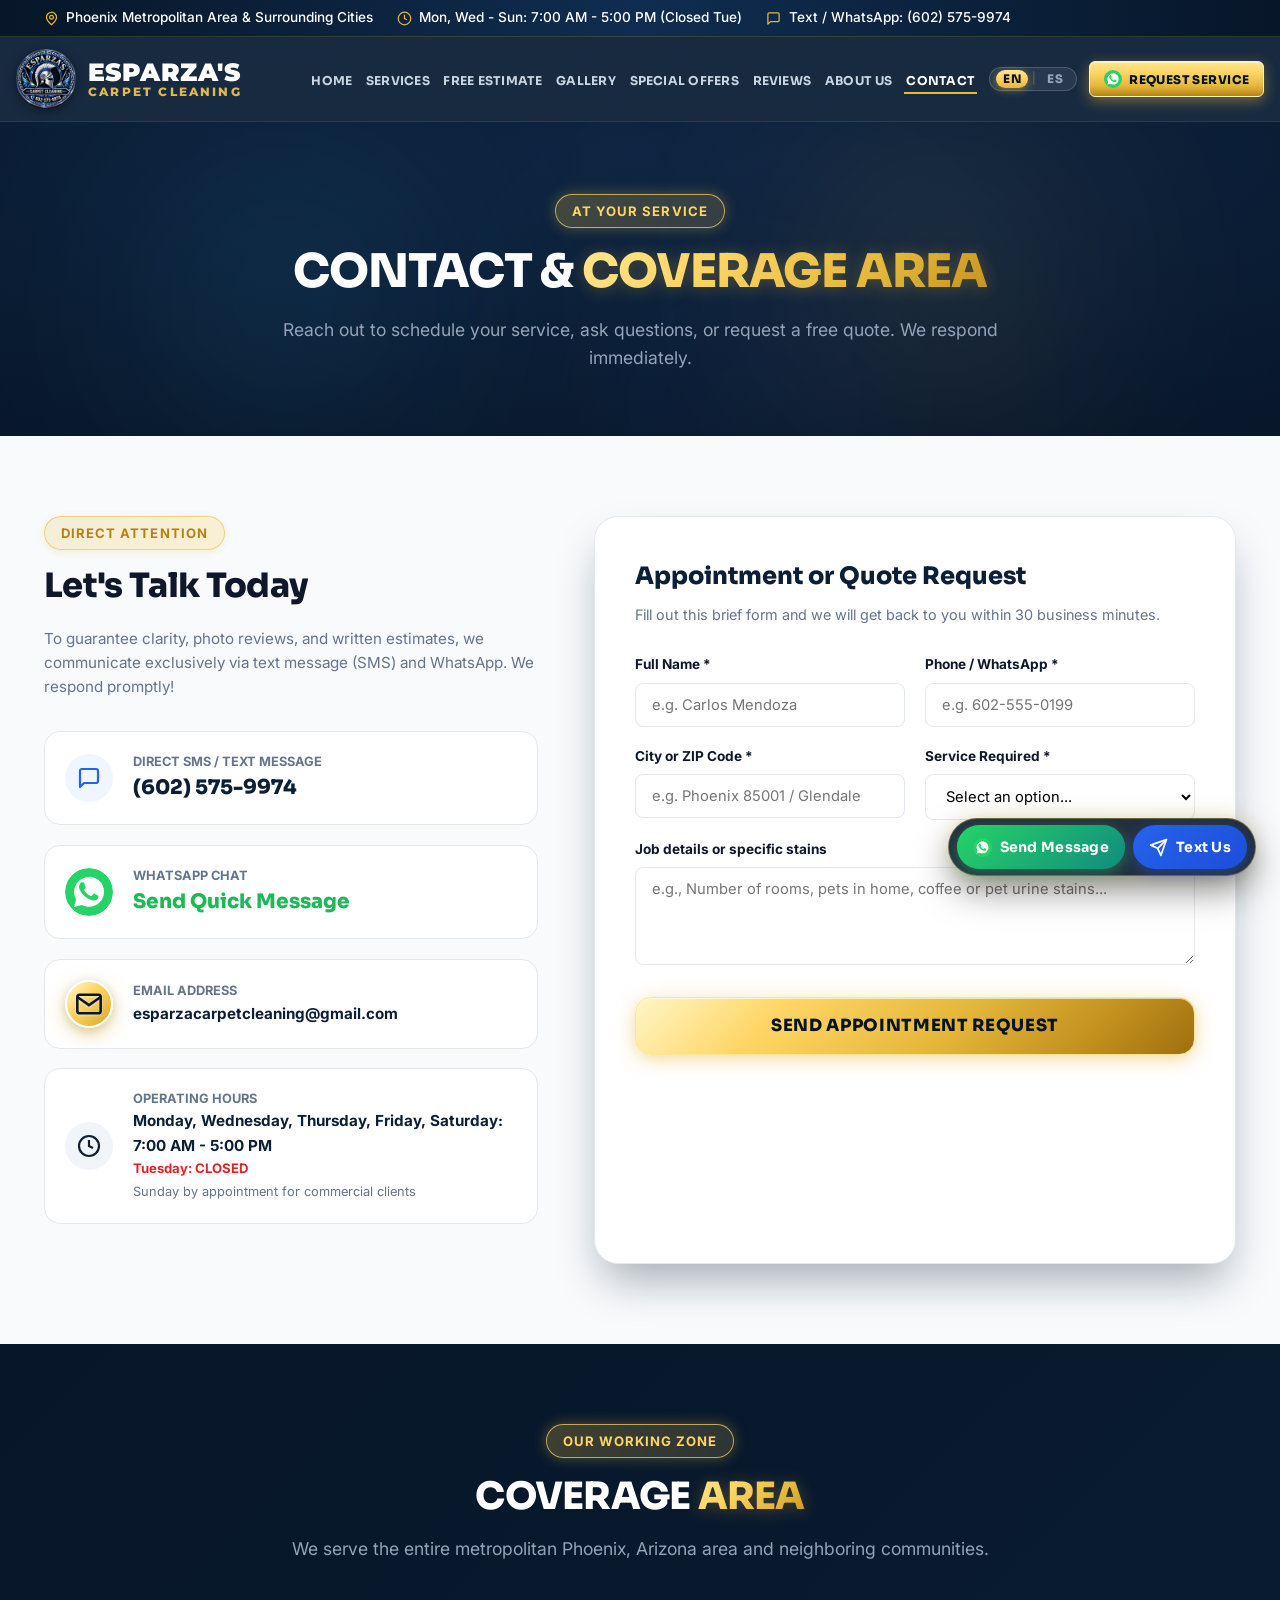
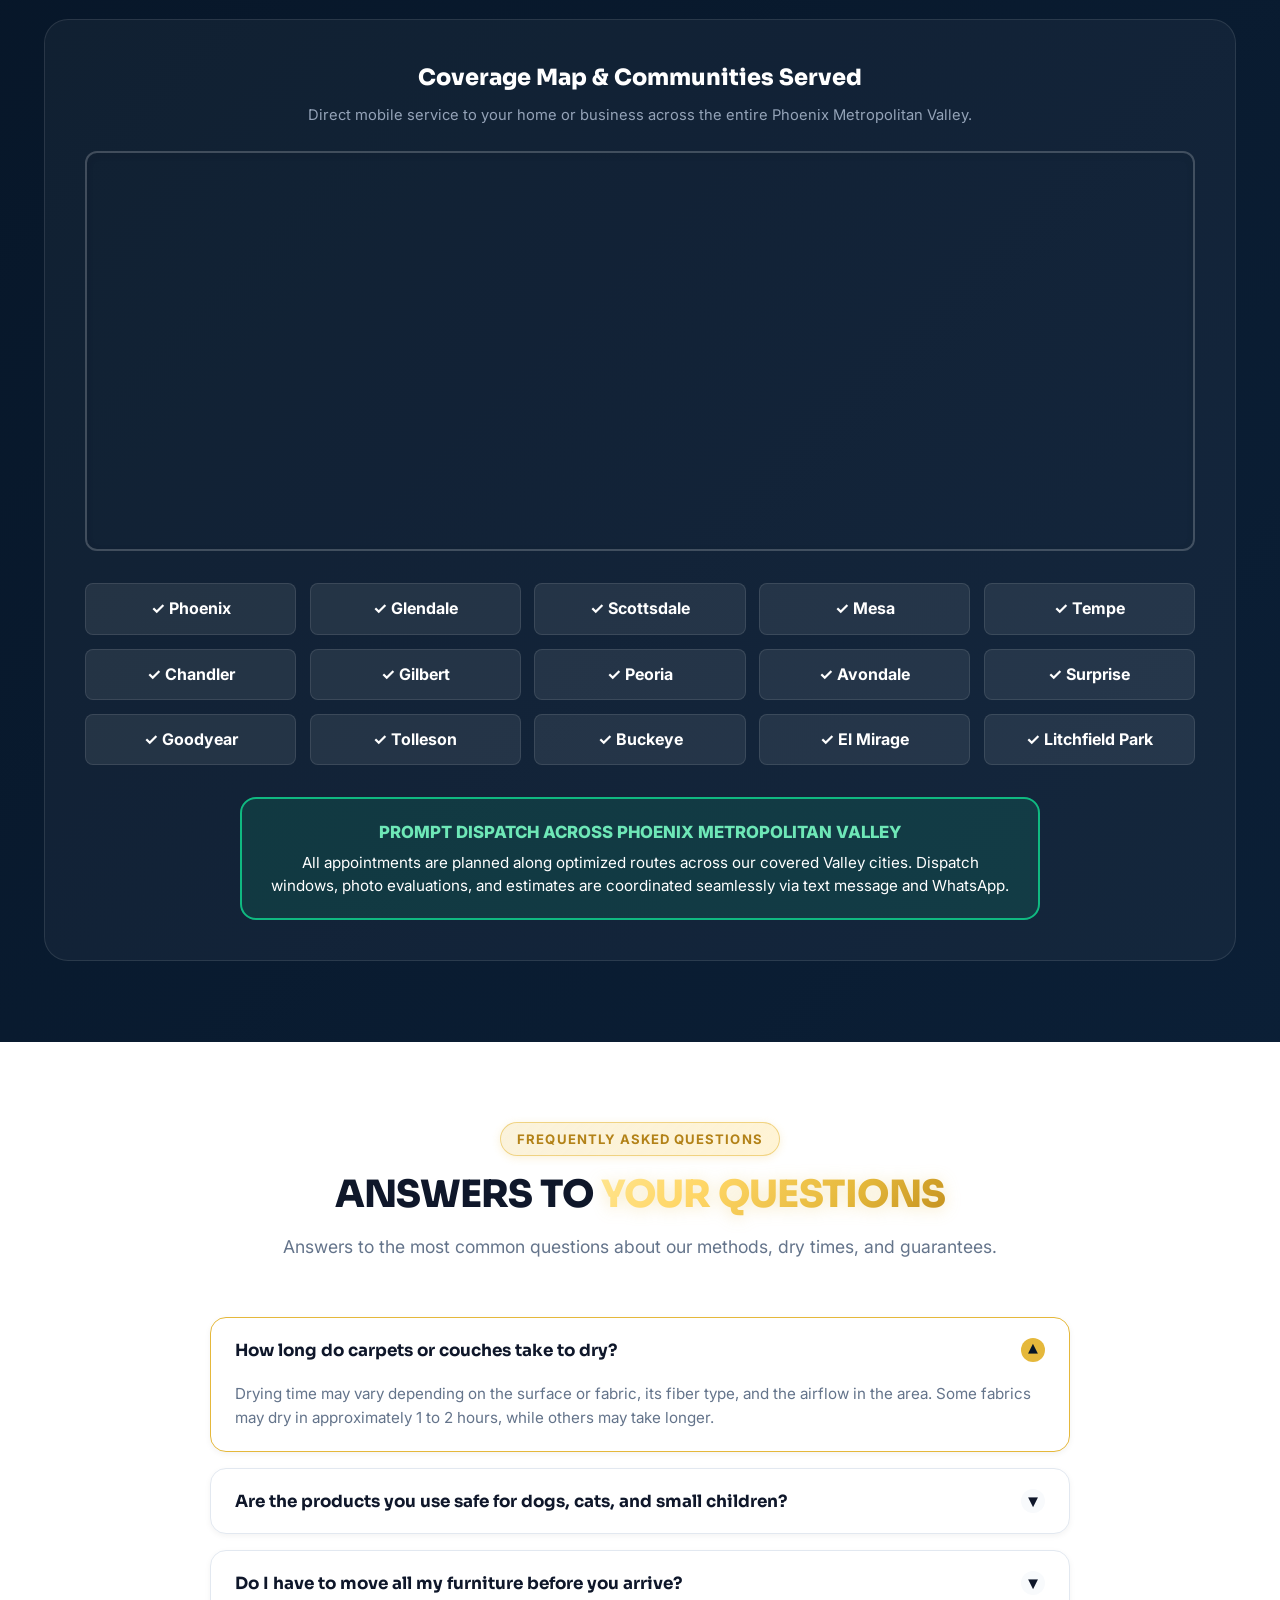
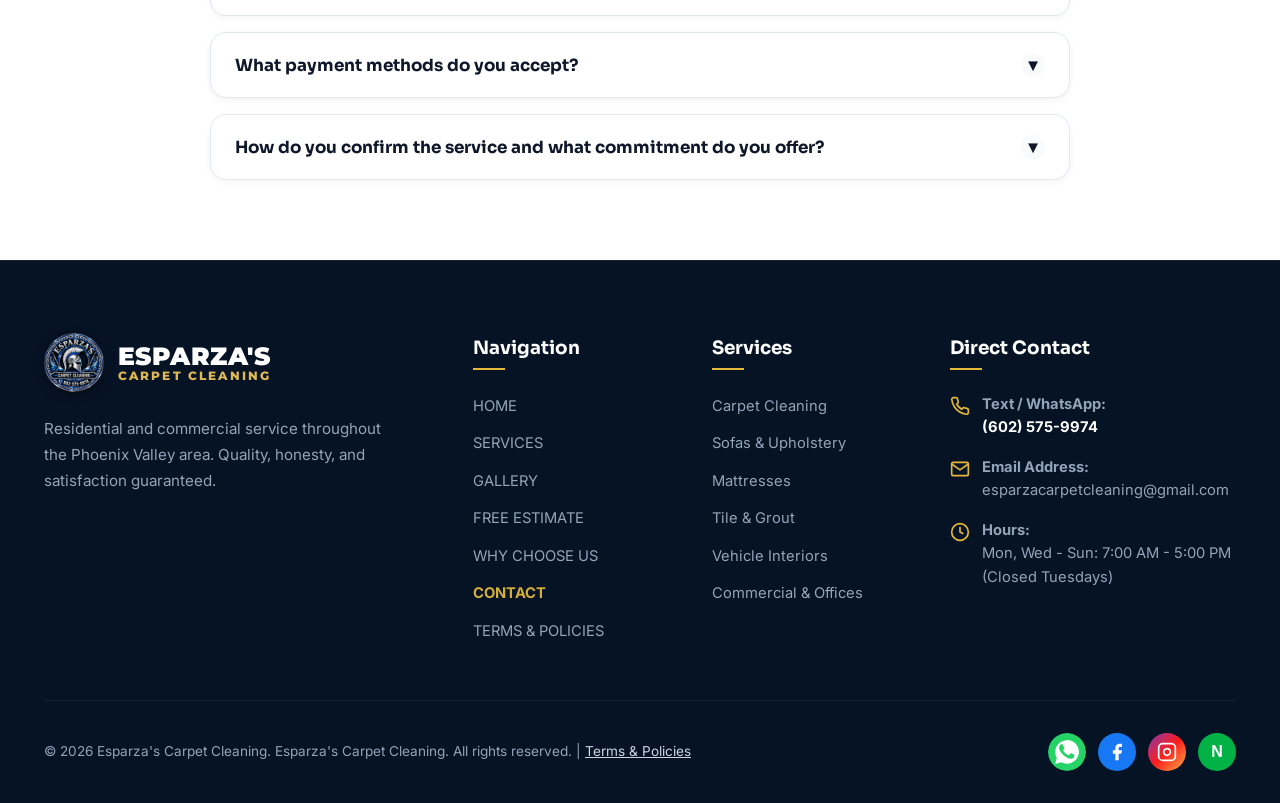
==== commit c2e38644: "Update contacto.html" ====
--- a/contacto.html
+++ b/contacto.html
@@ -395,11 +395,11 @@
           <!-- FAQ 5 -->
           <div class="faq-item reveal-on-scroll stagger-5">
             <button class="faq-question">
-              <span data-i18n="con_faq5_q">What happens if a tough stain doesn't come out or resurfaces after drying?</span>
+              <span data-i18n="con_faq5_q">¿Cómo confirman el servicio y qué compromiso ofrecen?</span>
               <span class="faq-icon">&#9660;</span>
             </button>
             <div class="faq-answer" data-i18n="con_faq5_a">
-              Your complete satisfaction is our goal. If after full drying you notice any issue or feel an area needs re-touching, contact us within 48 hours of service and we will return for a technical review at no added charge.
+              Nuestro compromiso es ofrecerte atención personal y precios claros. Antes de comenzar, evaluamos los materiales y manchas, confirmamos contigo el servicio solicitado y su precio, y te explicamos lo que se puede lograr según el tipo de fibra. Si tienes preguntas o inquietudes, puedes comunicarte directamente con Claudia por mensaje o WhatsApp al (602) 575-9974.
             </div>
           </div>
         </div>
@@ -509,7 +509,7 @@
         <circle cx="12" cy="12" r="12" fill="#25D366"/>
         <path d="M12.04 4.5c-4.14 0-7.5 3.36-7.5 7.5 0 1.33.35 2.62 1.01 3.75L4.5 19.5l3.86-1.01c1.1.6 2.34.91 3.68.91 4.14 0 7.5-3.36 7.5-7.5s-3.36-7.5-7.5-7.5zm4.45 10.63c-.19.53-1.09 1.01-1.54 1.07-.39.06-.9.08-1.46-.1-.34-.11-.79-.26-1.37-.51-2.43-1.05-4-3.52-4.12-3.68-.12-.16-.99-1.32-.99-2.51 0-1.19.63-1.78.85-2.02.22-.24.48-.3.64-.3.16 0 .32 0 .46.01.15.01.35-.06.55.42.21.49.71 1.74.77 1.87.06.13.1.28.02.44-.08.16-.12.26-.24.4-.12.14-.26.31-.37.42-.12.12-.25.25-.11.49.14.24.62 1.02 1.33 1.65.91.81 1.68 1.06 1.92 1.18.24.12.38.1.52-.06.14-.16.6-.7.76-.94.16-.24.32-.2.53-.12.21.08 1.33.63 1.56.74.23.12.38.18.44.27.06.1.06.57-.13 1.1z" fill="#FFFFFF"/>
       </svg>
-      <span class="dock-btn-label" data-i18n="dock_schedule">Book Now</span>
+      <span class="dock-btn-label" data-i18n="dock_schedule">Enviar Mensaje</span>
     </a>
     <a href="sms:16025759974" class="dock-btn dock-btn-call" title="Send SMS / Text Us">
       <svg class="dock-btn-icon" viewBox="0 0 24 24" fill="none" stroke="currentColor" stroke-width="2.2" stroke-linecap="round" stroke-linejoin="round">
--- a/css/styles.css
+++ b/css/styles.css
@@ -0,0 +1,1080 @@
+/* ==========================================================================
+   Esparza's Carpet Cleaning - Global Stylesheet
+   Color Palette: Deep Navy (#0B1F36), Luxury Metallic Gold (#D4AF37), Clean White (#FFFFFF)
+   ========================================================================== */
+
+@import url('https://fonts.googleapis.com/css2?family=Montserrat:wght@400;600;700;800;900&family=Sora:wght@300;400;500;600;700;800;900&family=Inter:wght@300;400;500;600;700;800&family=Outfit:wght@400;600;800&display=swap');
+
+:root {
+  /* Brand Colors */
+  --color-primary-dark: #061325;
+  --color-primary: #0B1F36;
+  --color-primary-light: #133256;
+  --color-primary-alt: #1a4270;
+  --color-accent: #E5B83B;
+  --color-accent-hover: #F3C958;
+  --color-accent-bright: #FFE58F;
+  --color-accent-light: #FFF9E6;
+  --color-accent-dark: #B38218;
+  --color-accent-deep: #8C620B;
+  --color-accent-glow: rgba(229, 184, 59, 0.5);
+  --gold-gradient: linear-gradient(135deg, #FFF6C7 0%, #FFD666 25%, #E5B83B 55%, #C4911E 80%, #9E700F 100%);
+  --gold-metallic: linear-gradient(180deg, #FFF9D2 0%, #FFD700 25%, #E5B83B 60%, #B8860B 100%);
+  --gold-shimmer: linear-gradient(90deg, #E5B83B 0%, #FFF5C0 50%, #E5B83B 100%);
+  --gold-badge: linear-gradient(135deg, rgba(255, 246, 199, 0.25) 0%, rgba(229, 184, 59, 0.3) 50%, rgba(179, 130, 24, 0.22) 100%);
+
+  /* Functional Colors */
+  --color-whatsapp: #25D366;
+  --color-whatsapp-hover: #1eb957;
+  --color-phone: #2563EB;
+  --color-phone-hover: #1d4ed8;
+  --color-success: #10B981;
+  --color-star: #FBBF24;
+
+  /* Neutrals */
+  --color-bg-light: #F8FAFC;
+  --color-bg-card: #FFFFFF;
+  --color-border-light: #E2E8F0;
+  --color-text-dark: #0F172A;
+  --color-text-muted: #64748B;
+  --color-text-light: #F8FAFC;
+  --color-text-light-muted: #94A3B8;
+
+  /* Typography - Ultra-Modern 2026: Sora (Headings) + Inter (Body) */
+  --font-heading: 'Sora', 'Outfit', -apple-system, BlinkMacSystemFont, 'Segoe UI', Roboto, sans-serif;
+  --font-body: 'Inter', -apple-system, BlinkMacSystemFont, 'Segoe UI', Roboto, sans-serif;
+
+  /* Shadows */
+  --shadow-sm: 0 2px 6px rgba(0, 0, 0, 0.05);
+  --shadow-md: 0 6px 18px rgba(11, 31, 54, 0.08);
+  --shadow-lg: 0 14px 30px -6px rgba(11, 31, 54, 0.12), 0 8px 12px -6px rgba(11, 31, 54, 0.06);
+  --shadow-xl: 0 24px 45px -10px rgba(6, 19, 37, 0.35);
+  --shadow-glow: 0 0 30px var(--color-accent-glow);
+
+  /* Spacing & Radii */
+  --radius-sm: 8px;
+  --radius-md: 16px;
+  --radius-lg: 24px;
+  --radius-full: 9999px;
+  --transition-fast: 0.2s ease;
+  --transition-normal: 0.35s cubic-bezier(0.16, 1, 0.3, 1);
+  --transition-slow: 0.6s cubic-bezier(0.16, 1, 0.3, 1);
+}
+
+/* Reset & Base Setup */
+*, *::before, *::after {
+  box-sizing: border-box;
+  margin: 0;
+  padding: 0;
+}
+
+html {
+  scroll-behavior: smooth;
+  font-size: 16px;
+  overflow-x: hidden;
+  max-width: 100vw;
+  width: 100%;
+}
+
+body {
+  font-family: var(--font-body);
+  background-color: var(--color-bg-light);
+  color: var(--color-text-dark);
+  line-height: 1.6;
+  overflow-x: hidden;
+  max-width: 100vw;
+  width: 100%;
+  position: relative;
+  -webkit-font-smoothing: antialiased;
+}
+
+img, svg {
+  display: block;
+  max-width: 100%;
+}
+
+a {
+  text-decoration: none;
+  color: inherit;
+  transition: color var(--transition-fast);
+}
+
+button, input, select, textarea {
+  font-family: inherit;
+}
+
+/* Layout Utilities */
+.container {
+  width: 100%;
+  max-width: 1240px;
+  margin-left: auto;
+  margin-right: auto;
+  padding-left: 1.5rem;
+  padding-right: 1.5rem;
+}
+
+.section {
+  padding: 5rem 0;
+  position: relative;
+}
+
+.section-dark {
+  background-color: var(--color-primary);
+  color: var(--color-text-light);
+}
+
+.section-navy-gradient {
+  background: linear-gradient(180deg, var(--color-primary-dark) 0%, var(--color-primary) 50%, var(--color-primary-light) 100%);
+  color: var(--color-text-light);
+}
+
+.section-light {
+  background-color: var(--color-bg-light);
+}
+
+.section-white {
+  background-color: #FFFFFF;
+}
+
+/* Section Header Styles */
+.section-header {
+  text-align: center;
+  max-width: 760px;
+  margin: 0 auto 3.5rem auto;
+}
+
+.section-badge {
+  display: inline-flex;
+  align-items: center;
+  gap: 0.5rem;
+  padding: 0.35rem 1rem;
+  border-radius: var(--radius-full);
+  font-size: 0.82rem;
+  font-weight: 700;
+  text-transform: uppercase;
+  letter-spacing: 0.08em;
+  margin-bottom: 1rem;
+}
+
+.section-badge.gold {
+  background: linear-gradient(135deg, rgba(229, 184, 59, 0.18) 0%, rgba(255, 214, 102, 0.28) 100%);
+  color: #B38218;
+  border: 1px solid rgba(229, 184, 59, 0.55);
+  box-shadow: 0 2px 8px rgba(229, 184, 59, 0.2);
+}
+
+.section-dark .section-badge.gold {
+  background: linear-gradient(135deg, rgba(229, 184, 59, 0.25) 0%, rgba(255, 214, 102, 0.15) 100%);
+  color: #FFD666;
+  border: 1px solid rgba(255, 214, 102, 0.7);
+  box-shadow: 0 0 14px rgba(229, 184, 59, 0.35);
+}
+
+.section-title {
+  font-family: var(--font-heading);
+  font-size: 2.35rem;
+  font-weight: 800;
+  line-height: 1.2;
+  letter-spacing: -0.02em;
+  margin-bottom: 1rem;
+  color: var(--color-text-dark);
+}
+
+.section-dark .section-title {
+  color: #FFFFFF;
+}
+
+.section-title span.highlight {
+  background: linear-gradient(135deg, #FFE58F 0%, #FFD666 30%, #E5B83B 70%, #C4911E 100%);
+  -webkit-background-clip: text;
+  -webkit-text-fill-color: transparent;
+  filter: drop-shadow(0 2px 8px rgba(229, 184, 59, 0.3));
+}
+
+.section-subtitle {
+  font-size: 1.1rem;
+  color: var(--color-text-muted);
+}
+
+.section-dark .section-subtitle {
+  color: var(--color-text-light-muted);
+}
+
+/* Buttons */
+.btn {
+  display: inline-flex;
+  align-items: center;
+  justify-content: center;
+  gap: 0.65rem;
+  padding: 0.85rem 1.85rem;
+  border-radius: var(--radius-md);
+  font-family: var(--font-heading);
+  font-weight: 700;
+  font-size: 0.95rem;
+  text-transform: uppercase;
+  letter-spacing: 0.04em;
+  cursor: pointer;
+  transition: all var(--transition-normal);
+  border: none;
+  text-align: center;
+}
+
+.btn-primary {
+  position: relative;
+  overflow: hidden;
+  background: linear-gradient(135deg, #FFF6C7 0%, #FFD666 25%, #E5B83B 55%, #C4911E 80%, #9E700F 100%);
+  color: #061325;
+  font-weight: 800;
+  border: 1px solid #FFE58F;
+  box-shadow: 0 4px 18px rgba(229, 184, 59, 0.5), inset 0 1px 0 rgba(255, 255, 255, 0.6);
+  transition: all var(--transition-normal);
+}
+
+.btn-primary::after {
+  content: '';
+  position: absolute;
+  top: -50%;
+  left: -70%;
+  width: 45%;
+  height: 200%;
+  background: linear-gradient(to right, rgba(255, 255, 255, 0) 0%, rgba(255, 255, 255, 0.6) 50%, rgba(255, 255, 255, 0) 100%);
+  transform: rotate(30deg);
+  animation: btnShimmer 3.5s infinite cubic-bezier(0.4, 0, 0.2, 1);
+  pointer-events: none;
+}
+
+@keyframes btnShimmer {
+  0% { left: -70%; }
+  30% { left: 150%; }
+  100% { left: 150%; }
+}
+
+.btn-primary:hover {
+  background: linear-gradient(135deg, #FFFFFF 0%, #FFE58F 25%, #F3C958 60%, #C4911E 100%);
+  color: #061325;
+  transform: translateY(-3px) scale(1.02);
+  box-shadow: 0 10px 30px rgba(229, 184, 59, 0.7), inset 0 1px 0 rgba(255, 255, 255, 0.85);
+}
+
+.btn-secondary {
+  background-color: rgba(255, 255, 255, 0.05);
+  color: #FFFFFF;
+  border: 2px solid rgba(255, 255, 255, 0.25);
+  backdrop-filter: blur(8px);
+}
+
+.btn-secondary:hover {
+  border-color: #FFFFFF;
+  background-color: rgba(255, 255, 255, 0.15);
+  transform: translateY(-3px);
+  box-shadow: 0 8px 20px rgba(255, 255, 255, 0.1);
+}
+
+.btn-whatsapp {
+  background: linear-gradient(135deg, #25D366 0%, #128C7E 100%);
+  color: #FFFFFF;
+  box-shadow: 0 4px 16px rgba(37, 211, 102, 0.35);
+}
+
+.btn-whatsapp:hover {
+  background: linear-gradient(135deg, #34D399 0%, #059669 100%);
+  color: #FFFFFF;
+  transform: translateY(-3px) scale(1.02);
+  box-shadow: 0 10px 25px rgba(37, 211, 102, 0.5);
+}
+
+.btn-outline-gold {
+  background-color: transparent;
+  color: #FFD666;
+  border: 2px solid #E5B83B;
+  box-shadow: 0 0 14px rgba(229, 184, 59, 0.25);
+}
+
+.btn-outline-gold:hover {
+  background: linear-gradient(135deg, #FFF4C2 0%, #FFD666 30%, #E5B83B 100%);
+  color: #061325;
+  border-color: #FFE58F;
+  transform: translateY(-3px);
+  box-shadow: 0 8px 24px rgba(229, 184, 59, 0.65);
+}
+
+.btn-lg {
+  padding: 1.1rem 2.2rem;
+  font-size: 1.05rem;
+  border-radius: var(--radius-md);
+}
+
+/* ==========================================================================
+   HEADER & NAVBAR
+   ========================================================================== */
+.site-header {
+  position: sticky;
+  top: 0;
+  left: 0;
+  width: 100%;
+  z-index: 1000;
+  background-color: rgba(11, 31, 54, 0.95);
+  backdrop-filter: blur(12px);
+  -webkit-backdrop-filter: blur(12px);
+  border-bottom: 1px solid rgba(255, 255, 255, 0.08);
+  transition: all var(--transition-normal);
+}
+
+.site-header.scrolled {
+  background-color: rgba(7, 22, 40, 0.98);
+  box-shadow: 0 4px 20px rgba(0, 0, 0, 0.35);
+  border-bottom-color: rgba(212, 175, 55, 0.2);
+}
+
+.site-header .container.header-inner,
+.header-inner {
+  display: flex;
+  align-items: center;
+  justify-content: space-between;
+  gap: clamp(1rem, 2vw, 2.5rem);
+  height: 84px;
+  max-width: 1560px !important;
+  width: 100%;
+  padding-left: clamp(1rem, 2.5vw, 2.5rem);
+  padding-right: clamp(1rem, 2.5vw, 2.5rem);
+}
+
+/* Brand Logo */
+.site-header .brand-logo,
+.brand-logo {
+  display: inline-flex;
+  align-items: center;
+  gap: 0.75rem;
+  text-decoration: none;
+  flex-shrink: 0 !important;
+  margin-right: clamp(1rem, 2.2vw, 2.75rem) !important;
+}
+
+.site-header .brand-logo img,
+.brand-logo img {
+  width: 60px !important;
+  height: 60px !important;
+  object-fit: contain;
+  filter: drop-shadow(0 2px 6px rgba(0,0,0,0.4));
+  flex-shrink: 0;
+}
+
+.logo-symbol {
+  width: 44px;
+  height: 44px;
+  border-radius: 50%;
+  background: linear-gradient(135deg, #133A64 0%, #071A30 100%);
+  border: 2px solid var(--color-accent);
+  display: flex;
+  align-items: center;
+  justify-content: center;
+  box-shadow: 0 0 15px rgba(212, 175, 55, 0.25);
+  flex-shrink: 0;
+}
+
+.logo-text-group {
+  display: flex;
+  flex-direction: column;
+}
+
+.site-header .logo-main-text,
+.logo-main-text {
+  font-family: 'Montserrat', 'Outfit', var(--font-heading);
+  font-size: clamp(1.35rem, 3.8vw, 1.55rem) !important;
+  font-weight: 900;
+  letter-spacing: 0.02em;
+  color: #FFFFFF;
+  text-transform: uppercase;
+  line-height: 1.05;
+  white-space: nowrap;
+}
+
+.site-header .logo-sub-text,
+.logo-sub-text {
+  font-family: 'Montserrat', 'Outfit', var(--font-heading);
+  font-size: clamp(0.68rem, 1.8vw, 0.76rem) !important;
+  font-weight: 800;
+  letter-spacing: 0.18em;
+  color: #DEB853;
+  text-transform: uppercase;
+  line-height: 1.1;
+  white-space: nowrap;
+}
+
+/* Nav Menu */
+.main-nav {
+  display: flex;
+  align-items: center;
+  gap: clamp(0.75rem, 1.3vw, 1.65rem);
+  flex-shrink: 1;
+}
+
+.nav-links {
+  display: flex;
+  align-items: center;
+  gap: clamp(0.45rem, 0.85vw, 1.15rem);
+  list-style: none;
+  margin: 0;
+  padding: 0;
+}
+
+.nav-link {
+  font-family: var(--font-heading);
+  font-size: clamp(0.76rem, 0.8vw, 0.85rem);
+  font-weight: 700;
+  text-transform: uppercase;
+  letter-spacing: 0.025em;
+  color: #CBD5E1;
+  padding: 0.45rem 0.2rem;
+  position: relative;
+  white-space: nowrap; /* Prevents awkward 2-line wraps */
+  transition: color var(--transition-fast);
+}
+
+.nav-link::after {
+  content: '';
+  position: absolute;
+  bottom: 0;
+  left: 0;
+  width: 0%;
+  height: 2px;
+  background-color: var(--color-accent);
+  transition: width var(--transition-normal);
+}
+
+.nav-link:hover,
+.nav-link.active {
+  color: #FFFFFF;
+}
+
+.nav-link:hover::after,
+.nav-link.active::after {
+  width: 100%;
+}
+
+.nav-cta-btn {
+  padding: 0.55rem 1.2rem;
+  font-size: 0.82rem;
+}
+
+.btn-nav-gold {
+  display: inline-flex;
+  align-items: center;
+  gap: 0.45rem;
+  padding: 0.52rem 1.15rem;
+  background: linear-gradient(180deg, #FFE58F 0%, #FFD666 30%, #E5B83B 70%, #B38218 100%);
+  color: #061325 !important;
+  font-family: var(--font-heading);
+  font-size: 0.78rem;
+  font-weight: 800;
+  letter-spacing: 0.035em;
+  text-transform: uppercase;
+  border-radius: 6px;
+  border: 1px solid #FFF2B2;
+  box-shadow: 0 4px 14px rgba(229, 184, 59, 0.45), inset 0 1px 0 rgba(255, 255, 255, 0.5);
+  text-shadow: none;
+  text-decoration: none;
+  transition: all var(--transition-normal);
+  white-space: nowrap;
+  flex-shrink: 0;
+}
+
+.btn-nav-gold svg {
+  width: 18px;
+  height: 18px;
+  flex-shrink: 0;
+}
+
+.btn-nav-gold:hover {
+  transform: translateY(-2px);
+  box-shadow: 0 6px 24px rgba(229, 184, 59, 0.75), inset 0 1px 0 rgba(255, 255, 255, 0.8);
+  background: linear-gradient(180deg, #FFFFFF 0%, #FFE58F 30%, #F3C958 70%, #C4911E 100%);
+}
+
+/* Language Switcher */
+.lang-switch-container {
+  display: inline-flex;
+  align-items: center;
+  background: rgba(255, 255, 255, 0.07);
+  border: 1px solid rgba(255, 255, 255, 0.18);
+  border-radius: 20px;
+  padding: 2px 6px;
+  gap: 4px;
+  flex-shrink: 0;
+}
+
+.lang-btn {
+  background: none;
+  border: none;
+  color: #94A3B8;
+  font-family: var(--font-heading);
+  font-size: 0.74rem;
+  font-weight: 800;
+  letter-spacing: 0.04em;
+  padding: 2px 7px;
+  border-radius: 12px;
+  cursor: pointer;
+  transition: all var(--transition-fast);
+}
+
+.lang-btn:hover {
+  color: #FFFFFF;
+}
+
+.lang-btn.active {
+  background: linear-gradient(180deg, #FFE58F 0%, #FFD666 40%, #E5B83B 100%);
+  color: #061325;
+  font-weight: 900;
+  box-shadow: 0 2px 8px rgba(229, 184, 59, 0.5);
+}
+
+.lang-separator {
+  color: rgba(255, 255, 255, 0.25);
+  font-size: 0.7rem;
+  user-select: none;
+}
+
+.header-brand-spartan {
+  display: flex;
+  align-items: center;
+  text-decoration: none;
+}
+
+.header-brand-spartan img {
+  height: 56px;
+  width: auto;
+  max-width: 320px;
+  display: block;
+}
+
+/* Mobile Toggle */
+.mobile-toggle-btn {
+  display: none;
+  background: none;
+  border: none;
+  color: #FFFFFF;
+  cursor: pointer;
+  padding: 0.5rem;
+  font-size: 1.5rem;
+}
+
+/* Mobile Drawer */
+.mobile-menu-drawer {
+  position: fixed;
+  top: 84px;
+  left: 0;
+  width: 100%;
+  height: calc(100vh - 84px);
+  background-color: var(--color-primary-dark);
+  padding: 2rem 1.5rem;
+  display: flex;
+  flex-direction: column;
+  gap: 1.5rem;
+  transform: translateX(-100%);
+  transition: transform var(--transition-normal);
+  z-index: 999;
+  overflow-y: auto;
+}
+
+.mobile-menu-drawer.is-open {
+  transform: translateX(0);
+}
+
+.mobile-nav-links {
+  list-style: none;
+  display: flex;
+  flex-direction: column;
+  gap: 1.2rem;
+}
+
+.mobile-nav-links .nav-link {
+  font-size: 1.25rem;
+  display: block;
+  padding: 0.5rem 0;
+  border-bottom: 1px solid rgba(255, 255, 255, 0.08);
+}
+
+/* Top Banner Bar */
+.top-notice-bar {
+  background: linear-gradient(90deg, #071628 0%, #0F2D50 50%, #071628 100%);
+  color: #FFFFFF;
+  font-size: 0.85rem;
+  padding: 0.45rem 1rem;
+  border-bottom: 1px solid rgba(212, 175, 55, 0.2);
+  display: flex;
+  justify-content: space-between;
+  align-items: center;
+}
+
+.top-notice-info {
+  display: flex;
+  align-items: center;
+  gap: 1.5rem;
+  margin: 0 auto;
+}
+
+.top-notice-item {
+  display: inline-flex;
+  align-items: center;
+  gap: 0.45rem;
+  font-weight: 500;
+}
+
+.top-notice-item svg {
+  color: var(--color-accent);
+}
+
+/* ==========================================================================
+   FOOTER
+   ========================================================================== */
+.site-footer {
+  background-color: var(--color-primary-dark);
+  color: var(--color-text-light-muted);
+  padding-top: 4.5rem;
+  padding-bottom: 2rem;
+  border-top: 1px solid rgba(255, 255, 255, 0.08);
+}
+
+.footer-grid {
+  display: grid;
+  grid-template-columns: 2fr 1fr 1fr 1.5fr;
+  gap: 3rem;
+  margin-bottom: 3.5rem;
+}
+
+.footer-brand p {
+  margin-top: 1rem;
+  font-size: 0.95rem;
+  line-height: 1.7;
+  max-width: 340px;
+}
+
+.footer-col-title {
+  font-family: var(--font-heading);
+  font-size: 1.15rem;
+  font-weight: 700;
+  color: #FFFFFF;
+  margin-bottom: 1.4rem;
+  position: relative;
+  padding-bottom: 0.5rem;
+}
+
+.footer-col-title::after {
+  content: '';
+  position: absolute;
+  bottom: 0;
+  left: 0;
+  width: 32px;
+  height: 2px;
+  background-color: var(--color-accent);
+}
+
+.footer-nav-list {
+  list-style: none;
+  display: flex;
+  flex-direction: column;
+  gap: 0.75rem;
+}
+
+.footer-nav-list a {
+  color: var(--color-text-light-muted);
+  font-size: 0.92rem;
+  transition: color var(--transition-fast), transform var(--transition-fast);
+  display: inline-block;
+}
+
+.footer-nav-list a:hover {
+  color: var(--color-accent);
+  transform: translateX(4px);
+}
+
+.footer-contact-list {
+  list-style: none;
+  display: flex;
+  flex-direction: column;
+  gap: 1rem;
+}
+
+.footer-contact-item {
+  display: flex;
+  align-items: flex-start;
+  gap: 0.75rem;
+  font-size: 0.92rem;
+}
+
+.footer-contact-item svg {
+  color: var(--color-accent);
+  flex-shrink: 0;
+  margin-top: 0.2rem;
+}
+
+.footer-bottom {
+  padding-top: 2rem;
+  border-top: 1px solid rgba(255, 255, 255, 0.06);
+  display: flex;
+  justify-content: space-between;
+  align-items: center;
+  font-size: 0.85rem;
+  flex-wrap: wrap;
+  gap: 1rem;
+}
+
+.footer-social-links {
+  display: flex;
+  align-items: center;
+  gap: 0.85rem;
+}
+
+.social-icon-btn {
+  width: 38px;
+  height: 38px;
+  border-radius: 50%;
+  background-color: rgba(255, 255, 255, 0.06);
+  display: flex;
+  align-items: center;
+  justify-content: center;
+  color: #FFFFFF;
+  transition: all var(--transition-fast);
+}
+
+.social-icon-btn:hover {
+  background-color: var(--color-accent);
+  color: #071628;
+  transform: translateY(-3px);
+}
+
+/* ==========================================================================
+   STICKY FLOATING ACTIONS DOCK (WhatsApp & Direct Call - Ultra-Modern 2026)
+   ========================================================================== */
+.floating-actions-dock {
+  position: fixed;
+  bottom: 24px;
+  right: 24px;
+  z-index: 1050;
+  display: flex;
+  align-items: center;
+  gap: 8px;
+  background: rgba(6, 19, 37, 0.88);
+  backdrop-filter: blur(18px);
+  -webkit-backdrop-filter: blur(18px);
+  padding: 6px 8px;
+  border-radius: var(--radius-full);
+  border: 1px solid rgba(229, 184, 59, 0.4);
+  box-shadow: 0 16px 36px -4px rgba(0, 0, 0, 0.5), 0 0 20px rgba(229, 184, 59, 0.22);
+  animation: floatDockEntrance 0.75s cubic-bezier(0.16, 1, 0.3, 1) backwards;
+}
+
+@keyframes floatDockEntrance {
+  0% { transform: translateY(30px) scale(0.92); opacity: 0; }
+  100% { transform: translateY(0) scale(1); opacity: 1; }
+}
+
+.dock-btn {
+  display: inline-flex;
+  align-items: center;
+  justify-content: center;
+  gap: 8px;
+  height: 44px;
+  padding: 0 16px;
+  border-radius: var(--radius-full);
+  font-family: var(--font-heading);
+  font-weight: 700;
+  font-size: 0.88rem;
+  letter-spacing: 0.02em;
+  color: #FFFFFF;
+  text-decoration: none;
+  cursor: pointer;
+  border: none;
+  white-space: nowrap;
+  transition: all 0.25s cubic-bezier(0.16, 1, 0.3, 1);
+  position: relative;
+  overflow: hidden;
+}
+
+/* Schedule button: Emerald Green with pulse & shimmer */
+.dock-btn-schedule {
+  background: linear-gradient(135deg, #25D366 0%, #128C7E 100%);
+  box-shadow: 0 4px 14px rgba(37, 211, 102, 0.4);
+}
+
+.dock-btn-schedule::before {
+  content: '';
+  position: absolute;
+  inset: -3px;
+  border-radius: var(--radius-full);
+  background: rgba(37, 211, 102, 0.35);
+  z-index: -1;
+  animation: pulseDockGlow 2.5s infinite cubic-bezier(0.25, 1, 0.5, 1);
+}
+
+@keyframes pulseDockGlow {
+  0% { transform: scale(0.96); opacity: 0.8; }
+  60% { transform: scale(1.15); opacity: 0; }
+  100% { transform: scale(1.15); opacity: 0; }
+}
+
+.dock-btn-schedule:hover {
+  transform: translateY(-2px) scale(1.03);
+  box-shadow: 0 8px 22px rgba(37, 211, 102, 0.6);
+  color: #FFFFFF;
+}
+
+/* Call button: Royal Sapphire gradient */
+.dock-btn-call {
+  background: linear-gradient(135deg, #2563EB 0%, #1D4ED8 100%);
+  box-shadow: 0 4px 14px rgba(37, 99, 235, 0.4);
+}
+
+.dock-btn-call:hover {
+  transform: translateY(-2px) scale(1.03);
+  box-shadow: 0 8px 22px rgba(37, 99, 235, 0.6);
+  color: #FFFFFF;
+}
+
+.dock-btn-icon {
+  width: 19px;
+  height: 19px;
+  flex-shrink: 0;
+}
+
+.dock-btn-label {
+  font-weight: 700;
+  display: inline-block;
+  color: #FFFFFF;
+}
+
+/* Legacy floating fallback */
+.floating-actions-container {
+  position: fixed;
+  bottom: 24px;
+  right: 24px;
+  z-index: 1050;
+  display: flex;
+  flex-direction: column;
+  gap: 12px;
+}
+.floating-btn {
+  display: flex;
+  align-items: center;
+  gap: 10px;
+  padding: 12px 18px;
+  border-radius: var(--radius-full);
+  color: #FFFFFF;
+  font-family: var(--font-heading);
+  font-weight: 700;
+  font-size: 0.9rem;
+  box-shadow: 0 8px 24px rgba(0, 0, 0, 0.35);
+  transition: all var(--transition-normal);
+  cursor: pointer;
+  border: none;
+  text-decoration: none;
+}
+.floating-btn.btn-whatsapp-float {
+  background: linear-gradient(135deg, #25D366 0%, #128C7E 100%);
+}
+.floating-btn.btn-phone-float {
+  background: linear-gradient(135deg, #2563EB 0%, #1D4ED8 100%);
+}
+.floating-btn-icon {
+  width: 22px;
+  height: 22px;
+  flex-shrink: 0;
+}
+.floating-btn-text {
+  letter-spacing: 0.02em;
+}
+
+/* ==========================================================================
+   WAVE DIVIDER
+   ========================================================================== */
+.wave-divider {
+  width: 100%;
+  overflow: hidden;
+  line-height: 0;
+}
+
+.wave-divider svg {
+  display: block;
+  width: calc(100% + 1.3px);
+  height: 48px;
+}
+
+/* ==========================================================================
+   RESPONSIVE BREAKPOINTS
+   ========================================================================== */
+/* Medium desktop/laptop smooth navbar breathing room */
+@media (max-width: 1280px) and (min-width: 1081px) {
+  .site-header .container.header-inner,
+  .header-inner {
+    padding-left: 1rem;
+    padding-right: 1rem;
+    gap: 0.75rem;
+  }
+  .site-header .brand-logo,
+  .brand-logo {
+    margin-right: 0.75rem !important;
+  }
+  .nav-links {
+    gap: 0.55rem;
+  }
+  .nav-link {
+    font-size: 0.76rem;
+    letter-spacing: 0.02em;
+    padding: 0.35rem 0.15rem;
+  }
+  .main-nav {
+    gap: 0.75rem;
+  }
+  .btn-nav-gold {
+    padding: 0.48rem 0.85rem;
+    font-size: 0.75rem;
+  }
+}
+
+@media (max-width: 1080px) {
+  .main-nav {
+    display: none;
+  }
+
+  .mobile-toggle-btn {
+    display: block;
+  }
+
+  .top-notice-bar {
+    display: none;
+  }
+}
+
+@media (max-width: 1024px) {
+  .footer-grid {
+    grid-template-columns: 1fr 1fr;
+    gap: 2.5rem;
+  }
+
+  .section-title {
+    font-size: 2.1rem;
+  }
+}
+
+@media (max-width: 860px) {
+  .footer-grid {
+    grid-template-columns: 1fr;
+    gap: 2rem;
+  }
+
+  .floating-actions-dock {
+    bottom: 14px;
+    right: 12px;
+    padding: 5px 6px;
+    gap: 6px;
+  }
+
+  .dock-btn {
+    height: 40px;
+    padding: 0 13px;
+    font-size: 0.82rem;
+    gap: 6px;
+  }
+
+  .dock-btn-icon {
+    width: 17px;
+    height: 17px;
+  }
+
+  .floating-actions-container {
+    bottom: 16px;
+    right: 16px;
+  }
+
+  .floating-btn-text {
+    display: none;
+  }
+
+  .floating-btn {
+    width: 52px;
+    height: 52px;
+    padding: 0;
+    justify-content: center;
+    border-radius: 50%;
+  }
+
+  .section-title {
+    font-size: 1.85rem;
+  }
+}
+
+/* ==========================================================================
+   SCROLL REVEAL & ORGANIC MOTION UTILITIES
+   ========================================================================== */
+.reveal-on-scroll {
+  opacity: 0;
+  transform: translateY(28px);
+  transition: opacity 0.75s cubic-bezier(0.16, 1, 0.3, 1), transform 0.75s cubic-bezier(0.16, 1, 0.3, 1);
+  will-change: opacity, transform;
+}
+
+.reveal-on-scroll.is-visible {
+  opacity: 1;
+  transform: translateY(0);
+}
+
+.reveal-fade {
+  opacity: 0;
+  transition: opacity 0.8s ease;
+}
+
+.reveal-fade.is-visible {
+  opacity: 1;
+}
+
+.stagger-1 { transition-delay: 0.08s; }
+.stagger-2 { transition-delay: 0.16s; }
+.stagger-3 { transition-delay: 0.24s; }
+.stagger-4 { transition-delay: 0.32s; }
+.stagger-5 { transition-delay: 0.40s; }
+.stagger-6 { transition-delay: 0.48s; }
+.stagger-7 { transition-delay: 0.56s; }
+
+/* Organic Ambient Glowing Orbs */
+.ambient-glow-orb {
+  position: absolute;
+  border-radius: 50%;
+  filter: blur(100px);
+  pointer-events: none;
+  z-index: 0;
+  opacity: 0.15;
+  mix-blend-mode: screen;
+}
+
+.orb-amber {
+  background: radial-gradient(circle, #E5B83B 0%, rgba(229, 184, 59, 0) 70%);
+  animation: floatOrbAmber 12s ease-in-out infinite alternate;
+}
+
+.orb-azure {
+  background: radial-gradient(circle, #38BDF8 0%, rgba(56, 189, 248, 0) 70%);
+  animation: floatOrbAzure 15s ease-in-out infinite alternate;
+}
+
+.orb-navy {
+  background: radial-gradient(circle, #1E40AF 0%, rgba(30, 64, 175, 0) 70%);
+  animation: floatOrbNavy 18s ease-in-out infinite alternate;
+}
+
+@keyframes floatOrbAmber {
+  0% { transform: translate(0, 0) scale(1); }
+  50% { transform: translate(45px, -35px) scale(1.12); }
+  100% { transform: translate(-30px, 25px) scale(0.92); }
+}
+
+@keyframes floatOrbAzure {
+  0% { transform: translate(0, 0) scale(1); }
+  50% { transform: translate(-50px, 40px) scale(1.15); }
+  100% { transform: translate(35px, -30px) scale(0.9); }
+}
+
+@keyframes floatOrbNavy {
+  0% { transform: translate(0, 0) scale(1); }
+  100% { transform: translate(30px, 40px) scale(1.08); }
+}
+
--- a/css/components.css
+++ b/css/components.css
@@ -0,0 +1,3231 @@
+/* ==========================================================================
+   Esparza's Carpet Cleaning - Components Stylesheet
+   ========================================================================== */
+
+/* --------------------------------------------------------------------------
+   1. BEFORE & AFTER INTERACTIVE SLIDER
+   -------------------------------------------------------------------------- */
+.before-after-container {
+  position: relative;
+  width: 100%;
+  border-radius: var(--radius-lg);
+  overflow: hidden;
+  box-shadow: var(--shadow-xl);
+  user-select: none;
+  touch-action: pan-y;
+  background-color: #071628;
+}
+
+.ba-aspect-hero {
+  height: 520px;
+}
+
+.ba-aspect-card {
+  height: 340px;
+}
+
+.ba-aspect-gallery {
+  height: 380px;
+}
+
+.ba-image {
+  position: absolute;
+  top: 0;
+  left: 0;
+  width: 100%;
+  height: 100%;
+  object-fit: cover;
+}
+
+.ba-image-before {
+  z-index: 1;
+}
+
+.ba-image-after {
+  z-index: 2;
+  clip-path: polygon(50% 0, 100% 0, 100% 100%, 50% 100%);
+  transition: none;
+}
+
+.ba-label {
+  position: absolute;
+  top: 20px;
+  z-index: 5;
+  padding: 6px 14px;
+  background: rgba(11, 31, 54, 0.85);
+  border: 1px solid rgba(255, 255, 255, 0.2);
+  backdrop-filter: blur(8px);
+  color: #FFFFFF;
+  font-family: var(--font-heading);
+  font-size: 0.82rem;
+  font-weight: 800;
+  letter-spacing: 0.1em;
+  text-transform: uppercase;
+  border-radius: var(--radius-sm);
+  pointer-events: none;
+}
+
+.ba-label-before {
+  left: 20px;
+}
+
+.ba-label-after {
+  right: 20px;
+  background: rgba(19, 50, 86, 0.85);
+  border-color: rgba(212, 175, 55, 0.4);
+}
+
+/* Slider Handle */
+.ba-handle {
+  position: absolute;
+  top: 0;
+  bottom: 0;
+  left: 50%;
+  width: 4px;
+  background-color: #FFFFFF;
+  z-index: 10;
+  cursor: ew-resize;
+  transform: translateX(-50%);
+  box-shadow: 0 0 12px rgba(0, 0, 0, 0.5);
+}
+
+.ba-handle-button {
+  position: absolute;
+  top: 50%;
+  left: 50%;
+  width: 50px;
+  height: 50px;
+  transform: translate(-50%, -50%);
+  background-color: #FFFFFF;
+  border-radius: 50%;
+  box-shadow: 0 4px 20px rgba(0, 0, 0, 0.45);
+  display: flex;
+  align-items: center;
+  justify-content: center;
+  color: var(--color-primary);
+  font-size: 1.1rem;
+  pointer-events: none;
+  border: 3px solid var(--color-accent);
+  transition: transform var(--transition-fast);
+}
+
+.ba-handle-button::before {
+  content: '';
+  position: absolute;
+  inset: -8px;
+  border-radius: 50%;
+  border: 2px solid rgba(212, 175, 55, 0.7);
+  animation: knobPulse 2.2s infinite ease-out;
+}
+
+@keyframes knobPulse {
+  0% { transform: scale(0.85); opacity: 1; }
+  100% { transform: scale(1.45); opacity: 0; }
+}
+
+.ba-handle-arrows {
+  display: flex;
+  align-items: center;
+  gap: 2px;
+  color: var(--color-primary);
+}
+
+.ba-drag-hint {
+  position: absolute;
+  bottom: 24px;
+  left: 50%;
+  transform: translateX(-50%);
+  z-index: 12;
+  background: rgba(6, 19, 37, 0.88);
+  border: 1px solid rgba(212, 175, 55, 0.5);
+  backdrop-filter: blur(10px);
+  -webkit-backdrop-filter: blur(10px);
+  padding: 8px 18px;
+  border-radius: var(--radius-full);
+  color: #FFFFFF;
+  font-family: var(--font-heading);
+  font-size: 0.85rem;
+  font-weight: 700;
+  display: flex;
+  align-items: center;
+  gap: 8px;
+  box-shadow: 0 8px 24px rgba(0, 0, 0, 0.5);
+  pointer-events: none;
+  animation: hintBounce 2.6s infinite ease-in-out;
+  transition: opacity 0.5s ease, transform 0.5s ease;
+}
+
+.ba-drag-hint.is-hidden {
+  opacity: 0;
+  transform: translateX(-50%) translateY(10px);
+  pointer-events: none;
+}
+
+@keyframes hintBounce {
+  0%, 100% { transform: translateX(-50%) translateY(0); }
+  50% { transform: translateX(-50%) translateY(-6px); }
+}
+
+/* Range input overlay for full accessibility */
+.ba-range-input {
+  position: absolute;
+  top: 0;
+  left: 0;
+  width: 100%;
+  height: 100%;
+  opacity: 0;
+  cursor: ew-resize;
+  z-index: 20;
+  margin: 0;
+}
+
+/* --------------------------------------------------------------------------
+   2. HERO IMMERSIVE FULL-BLEED COMPONENT (EXACT TO USER SCREENSHOT)
+   -------------------------------------------------------------------------- */
+.hero-immersive-section {
+  position: relative;
+  width: 100%;
+  height: 74vh;
+  min-height: 560px;
+  max-height: 720px;
+  overflow: hidden;
+  background-color: #061325;
+  user-select: none;
+}
+
+.hero-immersive-slider {
+  position: absolute;
+  top: 0;
+  left: 0;
+  width: 100%;
+  height: 100%;
+  border-radius: 0 !important;
+  box-shadow: none !important;
+  background-color: #071628;
+}
+
+.hero-immersive-slider .ba-image {
+  object-fit: cover;
+  object-position: center bottom;
+  width: 100%;
+  height: 100%;
+}
+
+/* Badges ANTES / DESPUÉS exactos a la imagen */
+.hero-badge-pill {
+  position: absolute;
+  top: 28px;
+  z-index: 25;
+  background-color: #071B34;
+  border: 1px solid rgba(255, 255, 255, 0.2);
+  color: #FFFFFF;
+  font-family: var(--font-heading);
+  font-size: 0.9rem;
+  font-weight: 800;
+  letter-spacing: 0.12em;
+  text-transform: uppercase;
+  padding: 8px 24px;
+  border-radius: 6px;
+  box-shadow: 0 6px 16px rgba(0, 0, 0, 0.5);
+  pointer-events: none;
+}
+
+.badge-antes {
+  left: 5%;
+}
+
+.badge-despues {
+  right: 5%;
+}
+
+/* Handle con círculo blanco y flechas azules */
+.hero-handle {
+  position: absolute;
+  top: 0;
+  bottom: 0;
+  left: 50%;
+  width: 3px;
+  background-color: #FFFFFF;
+  z-index: 15;
+  cursor: ew-resize;
+  transform: translateX(-50%);
+  box-shadow: 0 0 10px rgba(0, 0, 0, 0.45);
+}
+
+.hero-handle-button {
+  position: absolute;
+  top: 50%;
+  left: 50%;
+  width: 46px;
+  height: 46px;
+  transform: translate(-50%, -50%);
+  background-color: #FFFFFF;
+  border-radius: 50%;
+  box-shadow: 0 3px 12px rgba(0, 0, 0, 0.4);
+  display: flex;
+  align-items: center;
+  justify-content: center;
+  gap: 3px;
+  border: 1px solid #E2E8F0;
+  transition: transform var(--transition-fast), box-shadow var(--transition-fast);
+}
+
+.hero-handle:hover .hero-handle-button {
+  transform: translate(-50%, -50%) scale(1.08);
+  box-shadow: 0 6px 18px rgba(0, 0, 0, 0.5);
+}
+
+.hero-handle-arrow-left,
+.hero-handle-arrow-right {
+  font-size: 11px;
+  color: #09203E;
+  line-height: 1;
+}
+
+/* Superposición de texto central de alto impacto */
+.hero-impact-overlay {
+  position: absolute;
+  bottom: 95px;
+  left: 0;
+  right: 0;
+  z-index: 20;
+  display: flex;
+  justify-content: center;
+  align-items: center;
+  text-align: center;
+  padding: 0 1.5rem;
+  pointer-events: none; /* Permite arrastrar el slider detrás */
+}
+
+.hero-impact-text-wrapper {
+  max-width: 860px;
+  padding: 1rem 2rem;
+  border-radius: 16px;
+  background: radial-gradient(ellipse at center, rgba(255, 255, 255, 0.82) 0%, rgba(255, 255, 255, 0.55) 60%, rgba(255, 255, 255, 0) 90%);
+  backdrop-filter: blur(1.5px);
+}
+
+.hero-impact-title {
+  font-family: var(--font-heading);
+  font-weight: 900;
+  font-size: clamp(2.1rem, 4.4vw, 3.5rem);
+  color: #09203E;
+  line-height: 1.08;
+  letter-spacing: -0.01em;
+  text-transform: uppercase;
+  margin-bottom: 0.5rem;
+  text-shadow: 0 1px 2px rgba(255, 255, 255, 0.8), 0 2px 8px rgba(255, 255, 255, 0.6);
+}
+
+.hero-impact-line {
+  display: block;
+}
+
+.hero-impact-subtitle {
+  font-family: var(--font-body);
+  font-weight: 700;
+  font-size: clamp(0.95rem, 1.6vw, 1.25rem);
+  color: #1E293B;
+  margin-bottom: 1.4rem;
+  text-shadow: 0 1px 2px rgba(255, 255, 255, 0.9);
+}
+
+/* Botón dorado con relieve idéntico a la imagen */
+.hero-btn-gold {
+  pointer-events: auto; /* Permite hacer clic aunque el wrapper tenga pointer-events: none */
+  display: inline-flex;
+  align-items: center;
+  justify-content: center;
+  gap: 0.75rem;
+  padding: 0.95rem 2.25rem;
+  background: linear-gradient(180deg, #F5E6BA 0%, #D4AF37 50%, #B8860B 100%);
+  color: #071C39 !important;
+  font-family: var(--font-heading);
+  font-size: clamp(0.95rem, 1.4vw, 1.12rem);
+  font-weight: 800;
+  letter-spacing: 0.04em;
+  text-transform: uppercase;
+  border-radius: 8px;
+  border: 1px solid #996515;
+  box-shadow: 0 6px 20px rgba(184, 134, 11, 0.5), inset 0 1px 0 rgba(255, 255, 255, 0.6);
+  text-shadow: none;
+  text-decoration: none;
+  transition: all var(--transition-normal);
+  cursor: pointer;
+}
+
+.hero-btn-gold:hover {
+  transform: translateY(-2px) scale(1.02);
+  box-shadow: 0 10px 28px rgba(184, 134, 11, 0.65);
+  background: linear-gradient(180deg, #FFF0C2 0%, #E5C158 50%, #C5A059 100%);
+}
+
+.hero-btn-gold svg {
+  flex-shrink: 0;
+  filter: drop-shadow(0 1px 1px rgba(0, 0, 0, 0.2));
+}
+
+/* Divisor curvado inferior en forma de onda */
+.hero-wave-bottom {
+  position: absolute;
+  bottom: -1px;
+  left: 0;
+  width: 100%;
+  height: 65px;
+  z-index: 22;
+  pointer-events: none;
+  overflow: hidden;
+}
+
+.hero-wave-bottom svg {
+  width: 100%;
+  height: 100%;
+  display: block;
+}
+
+@media (max-width: 768px) {
+  .hero-immersive-section {
+    height: 65vh;
+    min-height: 480px;
+  }
+  .hero-impact-overlay {
+    bottom: 60px;
+    padding: 0 1rem;
+  }
+  .hero-impact-text-wrapper {
+    padding: 0.75rem 1rem;
+    background: radial-gradient(ellipse at center, rgba(255, 255, 255, 0.9) 0%, rgba(255, 255, 255, 0.75) 70%, rgba(255, 255, 255, 0) 100%);
+  }
+  .hero-badge-pill {
+    top: 16px;
+    font-size: 0.75rem;
+    padding: 6px 14px;
+  }
+  .badge-antes {
+    left: 14px;
+  }
+  .badge-despues {
+    right: 14px;
+  }
+}
+
+/* --------------------------------------------------------------------------
+   3. SERVICES GRID
+   -------------------------------------------------------------------------- */
+.services-grid-7 {
+  display: grid;
+  grid-template-columns: repeat(auto-fit, minmax(250px, 1fr));
+  gap: 1.5rem;
+}
+
+.service-card {
+  background: #FFFFFF;
+  border-radius: var(--radius-md);
+  overflow: hidden;
+  box-shadow: var(--shadow-md);
+  border: 1px solid var(--color-border-light);
+  transition: transform var(--transition-normal), box-shadow var(--transition-normal), border-color var(--transition-normal);
+  display: flex;
+  flex-direction: column;
+  position: relative;
+}
+
+.service-card:hover {
+  transform: translateY(-8px) scale(1.015);
+  box-shadow: 0 18px 36px -8px rgba(11, 31, 54, 0.18), 0 0 20px rgba(212, 175, 55, 0.15);
+  border-color: rgba(212, 175, 55, 0.5);
+}
+
+.service-card-thumb {
+  position: relative;
+  height: 190px;
+  overflow: hidden;
+  background-color: var(--color-primary-light);
+}
+
+.service-card-thumb img {
+  width: 100%;
+  height: 100%;
+  object-fit: cover;
+  transition: transform var(--transition-slow);
+}
+
+.service-card:hover .service-card-thumb img {
+  transform: scale(1.1);
+}
+
+.service-icon-badge {
+  position: absolute;
+  bottom: -22px;
+  left: 50%;
+  transform: translateX(-50%);
+  width: 52px;
+  height: 52px;
+  border-radius: 50%;
+  background: linear-gradient(135deg, #133256 0%, #0B1F36 100%);
+  border: 2px solid var(--color-accent);
+  display: flex;
+  align-items: center;
+  justify-content: center;
+  color: #FFFFFF;
+  box-shadow: 0 6px 14px rgba(0, 0, 0, 0.25);
+  z-index: 2;
+  transition: transform var(--transition-normal), border-color var(--transition-fast), box-shadow var(--transition-fast);
+}
+
+.service-card:hover .service-icon-badge {
+  transform: translateX(-50%) scale(1.12) rotate(6deg);
+  border-color: #FDE68A;
+  box-shadow: 0 8px 20px var(--color-accent-glow);
+}
+
+.service-card-body {
+  padding: 2.2rem 1.4rem 1.4rem 1.4rem;
+  text-align: center;
+  display: flex;
+  flex-direction: column;
+  flex-grow: 1;
+}
+
+.service-card-title {
+  font-family: var(--font-heading);
+  font-size: 1.1rem;
+  font-weight: 800;
+  text-transform: uppercase;
+  letter-spacing: 0.02em;
+  color: var(--color-text-dark);
+  margin-bottom: 0.6rem;
+}
+
+.service-card-desc {
+  font-size: 0.88rem;
+  color: var(--color-text-muted);
+  line-height: 1.5;
+  margin-bottom: 1.25rem;
+  flex-grow: 1;
+}
+
+.service-card-link {
+  font-family: var(--font-heading);
+  font-size: 0.88rem;
+  font-weight: 700;
+  color: var(--color-primary-light);
+  display: inline-flex;
+  align-items: center;
+  justify-content: center;
+  gap: 0.4rem;
+  transition: color var(--transition-fast);
+}
+
+.service-card-link:hover {
+  color: var(--color-accent-hover);
+}
+
+/* --------------------------------------------------------------------------
+   4. TARIFAS / CUSTOM QUOTE BLOCK
+   -------------------------------------------------------------------------- */
+.custom-quote-banner {
+  background: linear-gradient(135deg, #071628 0%, #0B1F36 60%, #122E4E 100%);
+  border-radius: var(--radius-lg);
+  overflow: hidden;
+  box-shadow: var(--shadow-xl);
+  border: 1px solid rgba(255, 255, 255, 0.08);
+}
+
+.quote-banner-grid {
+  display: grid;
+  grid-template-columns: 1.15fr 1fr;
+  align-items: center;
+}
+
+.quote-banner-content {
+  padding: 3.5rem;
+}
+
+.quote-banner-tag {
+  color: var(--color-accent);
+  font-family: var(--font-heading);
+  font-size: 0.85rem;
+  font-weight: 800;
+  letter-spacing: 0.15em;
+  text-transform: uppercase;
+  margin-bottom: 0.5rem;
+  display: block;
+}
+
+.quote-banner-title {
+  font-family: var(--font-heading);
+  font-size: 2.2rem;
+  font-weight: 800;
+  color: #FFFFFF;
+  margin-bottom: 1.25rem;
+  line-height: 1.2;
+}
+
+.quote-banner-desc {
+  color: #CBD5E1;
+  font-size: 1.05rem;
+  line-height: 1.7;
+  margin-bottom: 2rem;
+}
+
+.quote-banner-image-wrapper {
+  position: relative;
+  height: 100%;
+  min-height: 380px;
+}
+
+.quote-banner-image {
+  width: 100%;
+  height: 100%;
+  object-fit: cover;
+}
+
+/* --------------------------------------------------------------------------
+   5. WHY CHOOSE ESPARZA'S (5 PILLARS)
+   -------------------------------------------------------------------------- */
+.why-grid-5 {
+  display: grid;
+  grid-template-columns: repeat(5, 1fr);
+  gap: 1.5rem;
+}
+
+.why-pillar-card {
+  background: rgba(255, 255, 255, 0.04);
+  border: 1px solid rgba(229, 184, 59, 0.2);
+  border-radius: var(--radius-md);
+  padding: 2rem 1.25rem;
+  text-align: center;
+  transition: all var(--transition-normal);
+}
+
+.why-pillar-card:hover {
+  background: rgba(255, 255, 255, 0.08);
+  border-color: #FFD666;
+  transform: translateY(-5px);
+  box-shadow: 0 10px 25px rgba(229, 184, 59, 0.25);
+}
+
+.why-pillar-icon {
+  width: 62px;
+  height: 62px;
+  border-radius: 50%;
+  background: radial-gradient(circle, rgba(229, 184, 59, 0.22) 0%, rgba(7, 22, 40, 0.8) 100%);
+  border: 2px solid #FFD666;
+  display: flex;
+  align-items: center;
+  justify-content: center;
+  margin: 0 auto 1.25rem auto;
+  color: #FFD666;
+  box-shadow: 0 0 16px rgba(229, 184, 59, 0.35);
+  transition: all var(--transition-normal);
+}
+
+.why-pillar-card:hover .why-pillar-icon {
+  transform: scale(1.1);
+  border-color: #FFF2B2;
+  color: #FFF9D2;
+  box-shadow: 0 0 24px rgba(229, 184, 59, 0.65);
+}
+
+.why-pillar-title {
+  font-family: var(--font-heading);
+  font-size: 0.95rem;
+  font-weight: 800;
+  color: #FFFFFF;
+  text-transform: uppercase;
+  letter-spacing: 0.04em;
+  margin-bottom: 0.65rem;
+}
+
+.why-pillar-text {
+  font-size: 0.85rem;
+  color: var(--color-text-light-muted);
+  line-height: 1.5;
+}
+
+/* --------------------------------------------------------------------------
+   6. PROMOTION BANNER (SPECIAL OFFER)
+   -------------------------------------------------------------------------- */
+.promo-banner-card {
+  background: #FFFFFF;
+  border-radius: var(--radius-lg);
+  overflow: hidden;
+  box-shadow: var(--shadow-xl);
+  border: 2px solid rgba(212, 175, 55, 0.3);
+  display: grid;
+  grid-template-columns: 1fr 1.2fr 1.1fr;
+  align-items: center;
+}
+
+.promo-price-box {
+  background: linear-gradient(135deg, #071628 0%, #0B1F36 100%);
+  padding: 2.5rem 2rem;
+  color: #FFFFFF;
+  text-align: center;
+  height: 100%;
+  display: flex;
+  flex-direction: column;
+  justify-content: center;
+  align-items: center;
+  position: relative;
+}
+
+.promo-badge-tag {
+  font-family: var(--font-heading);
+  font-size: 0.85rem;
+  font-weight: 800;
+  letter-spacing: 0.1em;
+  text-transform: uppercase;
+  color: #94A3B8;
+  margin-bottom: 0.4rem;
+}
+
+.promo-price-main {
+  font-family: var(--font-heading);
+  font-size: 3.5rem;
+  font-weight: 800;
+  color: var(--color-accent);
+  line-height: 1;
+  margin-bottom: 0.5rem;
+}
+
+.promo-price-extra {
+  background-color: var(--color-accent);
+  color: #071628;
+  font-family: var(--font-heading);
+  font-weight: 800;
+  font-size: 0.92rem;
+  padding: 0.4rem 1rem;
+  border-radius: var(--radius-full);
+  text-transform: uppercase;
+  letter-spacing: 0.05em;
+}
+
+.promo-image-box {
+  height: 100%;
+  min-height: 240px;
+}
+
+.promo-image-box img {
+  width: 100%;
+  height: 100%;
+  object-fit: cover;
+}
+
+.promo-details-box {
+  padding: 2.5rem;
+}
+
+.promo-checklist {
+  list-style: none;
+  display: flex;
+  flex-direction: column;
+  gap: 0.85rem;
+  margin-bottom: 1.75rem;
+}
+
+.promo-check-item {
+  display: flex;
+  align-items: center;
+  gap: 0.75rem;
+  font-size: 0.95rem;
+  font-weight: 600;
+  color: var(--color-text-dark);
+}
+
+.promo-check-item svg {
+  color: var(--color-success);
+  flex-shrink: 0;
+}
+
+/* --------------------------------------------------------------------------
+   7. TESTIMONIALS (REVIEWS)
+   -------------------------------------------------------------------------- */
+.testimonials-grid {
+  display: grid;
+  grid-template-columns: repeat(3, 1fr);
+  gap: 1.75rem;
+}
+
+.testimonial-card {
+  background: #FFFFFF;
+  border-radius: var(--radius-md);
+  padding: 2.2rem;
+  box-shadow: var(--shadow-md);
+  border: 1px solid var(--color-border-light);
+  display: flex;
+  flex-direction: column;
+  justify-content: space-between;
+  transition: transform var(--transition-normal);
+}
+
+.testimonial-card:hover {
+  transform: translateY(-4px);
+  box-shadow: var(--shadow-lg);
+}
+
+.star-rating {
+  display: flex;
+  gap: 4px;
+  margin-bottom: 1.2rem;
+  color: var(--color-star);
+}
+
+.testimonial-text {
+  font-size: 0.98rem;
+  color: var(--color-text-dark);
+  font-style: italic;
+  line-height: 1.6;
+  margin-bottom: 1.5rem;
+}
+
+.testimonial-author {
+  font-family: var(--font-heading);
+  font-weight: 700;
+  font-size: 0.92rem;
+  color: var(--color-primary);
+  display: flex;
+  align-items: center;
+  gap: 0.5rem;
+}
+
+.testimonial-author::before {
+  content: '';
+  display: inline-block;
+  width: 18px;
+  height: 2px;
+  background-color: var(--color-accent);
+}
+
+/* --------------------------------------------------------------------------
+   8. DYNAMIC QUOTE CALCULATOR (cotizador.html)
+   -------------------------------------------------------------------------- */
+.calculator-card {
+  background: #FFFFFF;
+  border-radius: var(--radius-lg);
+  box-shadow: var(--shadow-xl);
+  border: 1px solid var(--color-border-light);
+  overflow: hidden;
+}
+
+.calculator-header {
+  background: linear-gradient(135deg, #071628 0%, #0B1F36 100%);
+  color: #FFFFFF;
+  padding: 2rem 2.5rem;
+  border-bottom: 3px solid var(--color-accent);
+}
+
+.calculator-body {
+  padding: 2.5rem;
+  display: grid;
+  grid-template-columns: 1.6fr 1fr;
+  gap: 3rem;
+}
+
+.calc-section-title {
+  font-family: var(--font-heading);
+  font-size: 1.15rem;
+  font-weight: 700;
+  color: var(--color-primary);
+  margin-bottom: 1.25rem;
+  display: flex;
+  align-items: center;
+  gap: 0.5rem;
+}
+
+.calc-grid-items {
+  display: grid;
+  grid-template-columns: 1fr 1fr;
+  gap: 1.2rem;
+  margin-bottom: 2rem;
+}
+
+.calc-item-box {
+  background-color: var(--color-bg-light);
+  border: 1px solid var(--color-border-light);
+  border-radius: var(--radius-md);
+  padding: 1.25rem;
+  display: flex;
+  align-items: center;
+  justify-content: space-between;
+}
+
+.calc-item-info {
+  display: flex;
+  flex-direction: column;
+}
+
+.calc-item-label {
+  font-weight: 700;
+  font-size: 0.92rem;
+  color: var(--color-text-dark);
+}
+
+.calc-item-hint {
+  font-size: 0.78rem;
+  color: var(--color-text-muted);
+}
+
+.calc-counter {
+  display: flex;
+  align-items: center;
+  gap: 0.5rem;
+}
+
+.calc-btn-count {
+  width: 32px;
+  height: 32px;
+  border-radius: 50%;
+  background: #FFFFFF;
+  border: 1px solid #CBD5E1;
+  color: var(--color-primary);
+  font-weight: 800;
+  cursor: pointer;
+  display: flex;
+  align-items: center;
+  justify-content: center;
+  transition: all var(--transition-fast);
+}
+
+.calc-btn-count:hover {
+  background: var(--color-accent);
+  color: #071628;
+  border-color: var(--color-accent);
+}
+
+.calc-count-val {
+  font-weight: 800;
+  font-size: 1.05rem;
+  width: 24px;
+  text-align: center;
+}
+
+/* Checkbox Extras */
+.calc-extras-list {
+  display: flex;
+  flex-direction: column;
+  gap: 0.85rem;
+}
+
+.calc-extra-option {
+  display: flex;
+  align-items: center;
+  justify-content: space-between;
+  padding: 1rem 1.25rem;
+  background-color: var(--color-bg-light);
+  border: 1px solid var(--color-border-light);
+  border-radius: var(--radius-md);
+  cursor: pointer;
+  transition: all var(--transition-fast);
+}
+
+.calc-extra-option:hover {
+  border-color: var(--color-accent);
+  background-color: #FFFDF5;
+}
+
+.calc-extra-option.active {
+  border-color: var(--color-accent);
+  background-color: #FEF3C7;
+}
+
+.calc-checkbox-label {
+  display: flex;
+  align-items: center;
+  gap: 0.85rem;
+  cursor: pointer;
+}
+
+.calc-checkbox-label input[type="checkbox"] {
+  width: 18px;
+  height: 18px;
+  accent-color: var(--color-accent);
+  cursor: pointer;
+}
+
+.calc-extra-price {
+  font-weight: 800;
+  color: var(--color-accent-hover);
+  font-size: 0.95rem;
+}
+
+/* Calculator Summary Box */
+.calc-summary-panel {
+  background: linear-gradient(180deg, #F8FAFC 0%, #EEF2F6 100%);
+  border: 1px solid var(--color-border-light);
+  border-radius: var(--radius-md);
+  padding: 1.85rem;
+  display: flex;
+  flex-direction: column;
+  height: fit-content;
+}
+
+.calc-summary-title {
+  font-family: var(--font-heading);
+  font-size: 1.25rem;
+  font-weight: 800;
+  color: var(--color-primary);
+  margin-bottom: 1.25rem;
+  padding-bottom: 0.75rem;
+  border-bottom: 1px solid #CBD5E1;
+}
+
+.calc-summary-rows {
+  display: flex;
+  flex-direction: column;
+  gap: 0.75rem;
+  margin-bottom: 1.5rem;
+  font-size: 0.92rem;
+}
+
+.calc-summary-row {
+  display: flex;
+  justify-content: space-between;
+  color: var(--color-text-muted);
+}
+
+.calc-summary-row.total-row {
+  padding-top: 1rem;
+  border-top: 2px dashed #CBD5E1;
+  font-family: var(--font-heading);
+  font-size: 1.45rem;
+  font-weight: 800;
+  color: var(--color-primary);
+}
+
+.calc-summary-row.total-row .total-amount {
+  color: var(--color-accent-hover);
+}
+
+.calc-note-box {
+  background-color: rgba(212, 175, 55, 0.12);
+  border-left: 3px solid var(--color-accent);
+  padding: 0.75rem 1rem;
+  font-size: 0.8rem;
+  color: #78350F;
+  border-radius: 4px;
+  margin-bottom: 1.5rem;
+}
+
+/* --------------------------------------------------------------------------
+   9. FAQ ACCORDION
+   -------------------------------------------------------------------------- */
+.faq-accordion {
+  display: flex;
+  flex-direction: column;
+  gap: 1rem;
+  max-width: 860px;
+  margin: 0 auto;
+}
+
+.faq-item {
+  background: #FFFFFF;
+  border: 1px solid var(--color-border-light);
+  border-radius: var(--radius-md);
+  overflow: hidden;
+  box-shadow: var(--shadow-sm);
+  transition: border-color var(--transition-fast);
+}
+
+.faq-item.active {
+  border-color: var(--color-accent);
+}
+
+.faq-question {
+  width: 100%;
+  padding: 1.25rem 1.5rem;
+  text-align: left;
+  background: none;
+  border: none;
+  display: flex;
+  align-items: center;
+  justify-content: space-between;
+  cursor: pointer;
+  font-family: var(--font-heading);
+  font-size: 1.05rem;
+  font-weight: 700;
+  color: var(--color-text-dark);
+}
+
+.faq-question:hover {
+  color: var(--color-primary-light);
+}
+
+.faq-icon {
+  width: 24px;
+  height: 24px;
+  border-radius: 50%;
+  background: var(--color-bg-light);
+  display: flex;
+  align-items: center;
+  justify-content: center;
+  flex-shrink: 0;
+  transition: transform var(--transition-normal);
+}
+
+.faq-item.active .faq-icon {
+  transform: rotate(180deg);
+  background: var(--color-accent);
+  color: #071628;
+}
+
+.faq-answer {
+  padding: 0 1.5rem 1.25rem 1.5rem;
+  color: var(--color-text-muted);
+  font-size: 0.95rem;
+  line-height: 1.6;
+  display: none;
+}
+
+.faq-item.active .faq-answer {
+  display: block;
+}
+
+/* --------------------------------------------------------------------------
+   10. GALLERY FILTER TABS
+   -------------------------------------------------------------------------- */
+.gallery-filters {
+  display: flex;
+  align-items: center;
+  justify-content: center;
+  gap: 0.65rem;
+  flex-wrap: wrap;
+  margin-bottom: 2.5rem;
+}
+
+.gallery-filter-btn {
+  padding: 0.6rem 1.35rem;
+  border-radius: var(--radius-full);
+  background: #FFFFFF;
+  border: 1px solid var(--color-border-light);
+  color: var(--color-text-dark);
+  font-family: var(--font-heading);
+  font-weight: 700;
+  font-size: 0.88rem;
+  cursor: pointer;
+  transition: all var(--transition-fast);
+}
+
+.gallery-filter-btn:hover,
+.gallery-filter-btn.active {
+  background: var(--color-primary);
+  color: #FFFFFF;
+  border-color: var(--color-primary);
+}
+
+.gallery-filter-btn.active {
+  box-shadow: 0 4px 12px rgba(11, 31, 54, 0.25);
+}
+
+/* --------------------------------------------------------------------------
+   RESPONSIVE OVERRIDES
+   -------------------------------------------------------------------------- */
+@media (max-width: 1024px) {
+  .why-grid-5 {
+    grid-template-columns: repeat(2, 1fr);
+  }
+
+  .quote-banner-grid {
+    grid-template-columns: 1fr;
+  }
+
+  .quote-banner-image-wrapper {
+    min-height: 260px;
+  }
+
+  .promo-banner-card {
+    grid-template-columns: 1fr;
+  }
+
+  .promo-image-box {
+    min-height: 200px;
+  }
+
+  .calculator-body {
+    grid-template-columns: 1fr;
+  }
+
+  .testimonials-grid {
+    grid-template-columns: 1fr;
+  }
+}
+
+@media (max-width: 768px) {
+  .ba-aspect-hero {
+    height: 340px;
+  }
+
+  .hero-card-overlay {
+    margin-top: -30px;
+    padding: 1.75rem 1.25rem;
+  }
+
+  .hero-headline {
+    font-size: 1.85rem;
+  }
+
+  .hero-subheadline {
+    font-size: 1rem;
+  }
+
+  .why-grid-5 {
+    grid-template-columns: 1fr;
+  }
+
+  .calc-grid-items {
+    grid-template-columns: 1fr;
+  }
+
+  .quote-banner-content {
+    padding: 2rem 1.5rem;
+  }
+
+  .quote-banner-title {
+    font-size: 1.75rem;
+  }
+}
+
+/* ==========================================================================
+   HOMEPAGE FULL REDESIGN STYLES (MATCHING USER SCREENSHOT media_1789075077687)
+   ========================================================================== */
+
+/* Titulares con guiones dorados elegantes */
+.section-title-flanked {
+  display: flex;
+  align-items: center;
+  justify-content: center;
+  gap: 1.25rem;
+  font-family: var(--font-heading);
+  font-size: clamp(1.4rem, 2.8vw, 2.2rem);
+  font-weight: 900;
+  color: #071C39;
+  text-transform: uppercase;
+  letter-spacing: 0.05em;
+  margin-bottom: 2.75rem;
+  text-align: center;
+}
+
+.section-title-flanked::before,
+.section-title-flanked::after {
+  content: '';
+  display: inline-block;
+  width: 48px;
+  height: 3px;
+  background: linear-gradient(90deg, #E5C158 0%, #B8860B 100%);
+  border-radius: 2px;
+}
+
+.section-title-flanked.light {
+  color: #FFFFFF;
+}
+
+/* --- SECCIÓN 1: 7 TARJETAS DE SERVICIOS --- */
+.services-row-7 {
+  display: grid;
+  grid-template-columns: repeat(7, 1fr);
+  gap: 1rem;
+  max-width: 1380px;
+  margin: 0 auto;
+}
+
+@media (max-width: 1200px) {
+  .services-row-7 {
+    grid-template-columns: repeat(4, 1fr);
+  }
+}
+
+@media (max-width: 768px) {
+  .services-row-7 {
+    grid-template-columns: repeat(2, 1fr);
+  }
+}
+
+@media (max-width: 480px) {
+  .services-row-7 {
+    grid-template-columns: 1fr;
+  }
+}
+
+.service-card-clean {
+  position: relative;
+  background: #FFFFFF;
+  border-radius: 12px;
+  overflow: visible;
+  box-shadow: 0 4px 16px rgba(0, 0, 0, 0.06);
+  border: 1px solid #E2E8F0;
+  display: flex;
+  flex-direction: column;
+  text-decoration: none;
+  transition: transform var(--transition-normal), box-shadow var(--transition-normal), border-color var(--transition-normal);
+}
+
+.service-card-clean:hover {
+  transform: translateY(-6px);
+  box-shadow: 0 14px 28px rgba(7, 28, 57, 0.12);
+  border-color: #CBD5E1;
+}
+
+.service-card-thumb-wrap {
+  position: relative;
+  width: 100%;
+  height: 135px;
+  overflow: hidden;
+  border-top-left-radius: 11px;
+  border-top-right-radius: 11px;
+  background-color: #071C39;
+}
+
+.service-card-thumb-wrap img {
+  width: 100%;
+  height: 100%;
+  object-fit: cover;
+  display: block;
+  border-top-left-radius: 11px;
+  border-top-right-radius: 11px;
+  transition: transform 0.45s cubic-bezier(0.16, 1, 0.3, 1);
+  -webkit-mask-image: linear-gradient(to bottom, #000000 0%, #000000 70%, rgba(0,0,0,0.6) 88%, transparent 100%);
+  mask-image: linear-gradient(to bottom, #000000 0%, #000000 70%, rgba(0,0,0,0.6) 88%, transparent 100%);
+}
+
+.service-card-thumb-wrap::after {
+  content: '';
+  position: absolute;
+  inset: 0;
+  pointer-events: none;
+  border-top-left-radius: 11px;
+  border-top-right-radius: 11px;
+  background: 
+    linear-gradient(to bottom, transparent 0%, transparent 68%, rgba(255, 255, 255, 0.6) 90%, #FFFFFF 100%),
+    radial-gradient(circle at center, transparent 70%, rgba(7, 28, 57, 0.12) 100%);
+}
+
+.service-card-clean:hover .service-card-thumb-wrap img {
+  transform: scale(1.08);
+}
+
+.service-badge-circle {
+  position: absolute;
+  top: 112px;
+  left: 50%;
+  transform: translateX(-50%);
+  width: 46px;
+  height: 46px;
+  border-radius: 50%;
+  background: linear-gradient(135deg, #0F2D50 0%, #061325 100%);
+  border: 2.5px solid #FFD666;
+  box-shadow: 0 4px 14px rgba(229, 184, 59, 0.5), 0 0 12px rgba(255, 214, 102, 0.4), inset 0 0 8px rgba(255, 214, 102, 0.25);
+  display: flex;
+  align-items: center;
+  justify-content: center;
+  color: #FFD666;
+  z-index: 10;
+  transition: all var(--transition-normal);
+}
+
+.service-badge-circle svg {
+  width: 24px;
+  height: 24px;
+  stroke: #FFD666;
+  stroke-width: 2.2;
+  filter: drop-shadow(0 1px 2px rgba(0, 0, 0, 0.6));
+}
+
+.service-card-clean:hover .service-badge-circle {
+  transform: translateX(-50%) scale(1.15);
+  border-color: #FFF2B2;
+  box-shadow: 0 6px 20px rgba(229, 184, 59, 0.8), 0 0 18px rgba(255, 242, 178, 0.65), inset 0 0 10px rgba(255, 242, 178, 0.4);
+  color: #FFF9D2;
+}
+
+.service-card-title-clean {
+  padding: 1.85rem 0.6rem 1rem 0.6rem;
+  font-family: var(--font-heading);
+  font-size: 0.82rem;
+  font-weight: 800;
+  color: #071C39;
+  text-transform: uppercase;
+  text-align: center;
+  letter-spacing: 0.02em;
+  line-height: 1.25;
+}
+
+/* --- SECCIÓN 2: BANNER TARIFAS Y COTIZACIÓN PERSONALIZADA --- */
+.banner-custom-quote {
+  position: relative;
+  width: 100%;
+  max-width: 1380px;
+  margin: 0 auto;
+  border-radius: 16px;
+  overflow: hidden;
+  box-shadow: 0 8px 30px rgba(0, 0, 0, 0.15);
+  display: grid;
+  grid-template-columns: 1fr 1.15fr;
+  background-color: #06152B;
+}
+
+.banner-quote-content {
+  background: linear-gradient(135deg, #071C39 0%, #061325 100%);
+  padding: 3.5rem 3rem;
+  display: flex;
+  flex-direction: column;
+  justify-content: center;
+  z-index: 2;
+}
+
+.banner-quote-eyebrow {
+  font-family: var(--font-heading);
+  font-size: 0.95rem;
+  font-weight: 800;
+  color: #D4AF37;
+  letter-spacing: 0.15em;
+  text-transform: uppercase;
+  margin-bottom: 0.35rem;
+}
+
+.banner-quote-title {
+  font-family: var(--font-heading);
+  font-size: clamp(1.8rem, 3.2vw, 2.6rem);
+  font-weight: 900;
+  color: #D4AF37;
+  text-transform: uppercase;
+  line-height: 1.1;
+  margin-bottom: 1.25rem;
+  text-shadow: 0 2px 4px rgba(0,0,0,0.3);
+}
+
+.banner-quote-desc {
+  color: #E2E8F0;
+  font-size: 0.98rem;
+  line-height: 1.6;
+  margin-bottom: 2rem;
+  font-weight: 400;
+}
+
+.banner-quote-image {
+  position: relative;
+  width: 100%;
+  height: 100%;
+  min-height: 380px;
+  overflow: hidden;
+  background: #06152B;
+}
+
+.banner-quote-image img {
+  width: 100%;
+  height: 100%;
+  object-fit: cover;
+  display: block;
+  -webkit-mask-image: 
+    linear-gradient(to right, transparent 0%, rgba(0,0,0,0.3) 4%, rgba(0,0,0,0.8) 12%, #000000 22%, #000000 88%, rgba(0,0,0,0.4) 97%, transparent 100%),
+    linear-gradient(to bottom, transparent 0%, rgba(0,0,0,0.4) 4%, #000000 12%, #000000 88%, rgba(0,0,0,0.4) 96%, transparent 100%);
+  -webkit-mask-composite: destination-in;
+  mask-image: 
+    linear-gradient(to right, transparent 0%, rgba(0,0,0,0.3) 4%, rgba(0,0,0,0.8) 12%, #000000 22%, #000000 88%, rgba(0,0,0,0.4) 97%, transparent 100%),
+    linear-gradient(to bottom, transparent 0%, rgba(0,0,0,0.4) 4%, #000000 12%, #000000 88%, rgba(0,0,0,0.4) 96%, transparent 100%);
+  mask-composite: intersect;
+  transition: transform 0.6s cubic-bezier(0.16, 1, 0.3, 1);
+}
+
+.banner-quote-image::after {
+  content: '';
+  position: absolute;
+  inset: 0;
+  pointer-events: none;
+  background: 
+    linear-gradient(to right, #071C39 0%, rgba(7, 28, 57, 0.8) 7%, rgba(7, 28, 57, 0.35) 15%, transparent 28%, transparent 82%, rgba(6, 21, 43, 0.45) 94%, #06152B 100%),
+    linear-gradient(to bottom, rgba(6, 21, 43, 0.35) 0%, transparent 12%, transparent 88%, rgba(6, 21, 43, 0.35) 100%),
+    radial-gradient(circle at center, transparent 55%, rgba(6, 21, 43, 0.35) 100%);
+}
+
+@media (max-width: 900px) {
+  .banner-custom-quote {
+    grid-template-columns: 1fr;
+  }
+  .banner-quote-content {
+    padding: 2.5rem 1.5rem;
+  }
+  .banner-quote-image {
+    min-height: 260px;
+  }
+  .banner-quote-image::after {
+    background: 
+      linear-gradient(to bottom, #071C39 0%, rgba(7, 28, 57, 0.96) 14%, rgba(7, 28, 57, 0.6) 28%, transparent 45%, transparent 75%, rgba(6, 21, 43, 0.6) 90%, #06152B 100%),
+      linear-gradient(to right, rgba(6, 21, 43, 0.5) 0%, transparent 16%, transparent 84%, rgba(6, 21, 43, 0.5) 100%);
+  }
+}
+
+/* --- SECCIÓN 3: 5 CASOS DE ANTES Y DESPUÉS --- */
+.ba-row-5 {
+  display: grid;
+  grid-template-columns: repeat(5, 1fr);
+  gap: 1.25rem;
+  max-width: 1380px;
+  margin: 0 auto;
+}
+
+@media (max-width: 1100px) {
+  .ba-row-5 {
+    grid-template-columns: repeat(3, 1fr);
+  }
+}
+
+@media (max-width: 768px) {
+  .ba-row-5 {
+    grid-template-columns: repeat(2, 1fr);
+  }
+}
+
+@media (max-width: 480px) {
+  .ba-row-5 {
+    grid-template-columns: 1fr;
+  }
+}
+
+.ba-card-item {
+  display: flex;
+  flex-direction: column;
+  align-items: center;
+}
+
+.ba-card-slider-wrap {
+  position: relative;
+  width: 100%;
+  height: 180px;
+  border-radius: 12px;
+  overflow: hidden;
+  box-shadow: 0 4px 16px rgba(0, 0, 0, 0.08);
+  border: 1px solid #E2E8F0;
+  background-color: #071C39;
+  user-select: none;
+}
+
+.ba-card-slider-wrap .ba-image {
+  width: 100%;
+  height: 100%;
+  object-fit: cover;
+}
+
+.ba-card-slider-wrap .ba-handle {
+  width: 2px;
+}
+
+.ba-card-slider-wrap .ba-handle-button {
+  width: 30px !important;
+  height: 30px !important;
+  border-width: 2px !important;
+  border-color: #D4AF37 !important;
+  box-shadow: 0 2px 8px rgba(0, 0, 0, 0.35) !important;
+}
+
+.ba-card-slider-wrap .ba-handle-button::before {
+  display: none !important;
+}
+
+
+.ba-mini-badge {
+  position: absolute;
+  bottom: 8px;
+  padding: 4px 10px;
+  background: rgba(7, 28, 57, 0.88);
+  border: 1px solid rgba(255, 255, 255, 0.2);
+  color: #FFFFFF;
+  font-family: var(--font-heading);
+  font-size: 0.65rem;
+  font-weight: 800;
+  letter-spacing: 0.08em;
+  border-radius: 4px;
+  z-index: 5;
+  pointer-events: none;
+}
+
+.ba-mini-badge.antes {
+  left: 8px;
+}
+
+.ba-mini-badge.despues {
+  right: 8px;
+}
+
+.ba-card-title {
+  margin-top: 0.9rem;
+  font-family: var(--font-heading);
+  font-size: 0.85rem;
+  font-weight: 800;
+  color: #071C39;
+  text-transform: uppercase;
+  letter-spacing: 0.04em;
+  text-align: center;
+}
+
+/* --- SECCIÓN 4: ¿POR QUÉ ELEGIR ESPARZA'S? (FRANJA AZUL MARINO) --- */
+.section-why-dark {
+  background-color: #071C39;
+  padding: 4.5rem 0;
+  color: #FFFFFF;
+}
+
+.why-grid-5 {
+  display: grid;
+  grid-template-columns: repeat(5, 1fr);
+  gap: 1.75rem;
+  max-width: 1380px;
+  margin: 0 auto;
+  text-align: center;
+}
+
+@media (max-width: 1024px) {
+  .why-grid-5 {
+    grid-template-columns: repeat(3, 1fr);
+  }
+}
+
+@media (max-width: 640px) {
+  .why-grid-5 {
+    grid-template-columns: 1fr;
+  }
+}
+
+.why-item {
+  display: flex;
+  flex-direction: column;
+  align-items: center;
+  padding: 1rem 0.5rem;
+}
+
+.why-icon-circle {
+  width: 72px;
+  height: 72px;
+  border-radius: 50%;
+  border: 2px solid #FFD666;
+  background: radial-gradient(circle, rgba(229, 184, 59, 0.22) 0%, rgba(7, 22, 40, 0.8) 100%);
+  display: flex;
+  align-items: center;
+  justify-content: center;
+  color: #FFD666;
+  margin-bottom: 1.25rem;
+  box-shadow: 0 0 18px rgba(229, 184, 59, 0.35), inset 0 0 10px rgba(229, 184, 59, 0.2);
+  transition: all var(--transition-normal);
+}
+
+.why-item:hover .why-icon-circle {
+  border-color: #FFF2B2;
+  color: #FFF9D2;
+  transform: translateY(-4px) scale(1.1);
+  box-shadow: 0 0 30px rgba(229, 184, 59, 0.7), inset 0 0 15px rgba(255, 242, 178, 0.45);
+}
+
+.why-item-title {
+  font-family: var(--font-heading);
+  font-size: 0.92rem;
+  font-weight: 800;
+  text-transform: uppercase;
+  letter-spacing: 0.03em;
+  margin-bottom: 0.6rem;
+  line-height: 1.25;
+  color: #FFFFFF;
+}
+
+.why-item-desc {
+  font-size: 0.84rem;
+  color: #94A3B8;
+  line-height: 1.45;
+}
+
+/* --- SECCIÓN 5: PROMOCIÓN ACTUAL HORIZONTAL --- */
+.promo-horizontal-card {
+  display: grid;
+  grid-template-columns: 290px 1.2fr 1.3fr;
+  max-width: 1120px;
+  margin: 0 auto;
+  background: #FFFFFF;
+  border-radius: 20px;
+  overflow: hidden;
+  box-shadow: 0 16px 40px -10px rgba(11, 31, 54, 0.14), 0 0 25px rgba(229, 184, 59, 0.12);
+  border: 1.5px solid rgba(229, 184, 59, 0.35);
+  transition: transform 0.4s cubic-bezier(0.16, 1, 0.3, 1), box-shadow 0.4s cubic-bezier(0.16, 1, 0.3, 1);
+}
+
+.promo-horizontal-card:hover {
+  transform: translateY(-3px);
+  box-shadow: 0 24px 50px -10px rgba(11, 31, 54, 0.2), 0 0 35px rgba(229, 184, 59, 0.22);
+}
+
+@media (max-width: 900px) {
+  .promo-horizontal-card {
+    grid-template-columns: 1fr;
+  }
+}
+
+.promo-block-price {
+  background: #071C39;
+  display: flex;
+  flex-direction: column;
+  align-items: center;
+  justify-content: center;
+  padding: 2.5rem 1.5rem;
+  text-align: center;
+  position: relative;
+}
+
+.promo-block-rooms {
+  font-family: var(--font-heading);
+  font-size: 1rem;
+  font-weight: 800;
+  color: #FFFFFF;
+  text-transform: uppercase;
+  letter-spacing: 0.08em;
+  margin-bottom: 0.25rem;
+}
+
+.promo-block-number {
+  font-family: var(--font-heading);
+  font-size: 4.2rem;
+  font-weight: 900;
+  color: #FFFFFF;
+  line-height: 1;
+  margin-bottom: 0.85rem;
+}
+
+.promo-block-ribbon {
+  background: linear-gradient(90deg, #E5C158 0%, #B8860B 100%);
+  color: #071C39;
+  font-family: var(--font-heading);
+  font-size: 0.95rem;
+  font-weight: 900;
+  text-transform: uppercase;
+  letter-spacing: 0.06em;
+  padding: 8px 18px;
+  border-radius: 6px;
+  box-shadow: 0 4px 12px rgba(184, 134, 11, 0.4);
+  width: 100%;
+}
+
+.promo-block-photo {
+  position: relative;
+  min-height: 260px;
+  background: linear-gradient(to right, #071C39 0%, #071C39 25%, #e2e8f0 75%, #FFFFFF 100%);
+  overflow: hidden;
+  display: flex;
+  align-items: center;
+  justify-content: center;
+}
+
+.promo-block-photo img {
+  width: 100%;
+  height: 100%;
+  object-fit: cover;
+  display: block;
+  /* Difuminado suave y equilibrado: desvanece de forma limpia en los bordes sin tapar la foto */
+  -webkit-mask-image: 
+    linear-gradient(to right, transparent 0%, rgba(0,0,0,0.3) 4%, rgba(0,0,0,0.85) 10%, #000000 18%, #000000 82%, rgba(0,0,0,0.85) 90%, rgba(0,0,0,0.3) 96%, transparent 100%),
+    linear-gradient(to bottom, transparent 0%, rgba(0,0,0,0.5) 4%, #000000 12%, #000000 88%, rgba(0,0,0,0.5) 96%, transparent 100%);
+  -webkit-mask-composite: destination-in;
+  mask-image: 
+    linear-gradient(to right, transparent 0%, rgba(0,0,0,0.3) 4%, rgba(0,0,0,0.85) 10%, #000000 18%, #000000 82%, rgba(0,0,0,0.85) 90%, rgba(0,0,0,0.3) 96%, transparent 100%),
+    linear-gradient(to bottom, transparent 0%, rgba(0,0,0,0.5) 4%, #000000 12%, #000000 88%, rgba(0,0,0,0.5) 96%, transparent 100%);
+  mask-composite: intersect;
+  transition: transform 0.65s cubic-bezier(0.16, 1, 0.3, 1), filter 0.65s ease;
+}
+
+.promo-horizontal-card:hover .promo-block-photo img {
+  transform: scale(1.06);
+}
+
+/* Difuminado perimetral calibrado: funde suavemente la foto con el azul marino a la izquierda y el blanco a la derecha sin opacarla */
+.promo-block-photo::after {
+  content: '';
+  position: absolute;
+  inset: 0;
+  pointer-events: none;
+  background: 
+    linear-gradient(to right, #071C39 0%, rgba(7, 28, 57, 0.85) 6%, rgba(7, 28, 57, 0.3) 14%, transparent 22%, transparent 78%, rgba(255, 255, 255, 0.3) 86%, rgba(255, 255, 255, 0.85) 94%, #FFFFFF 100%),
+    linear-gradient(to bottom, rgba(7, 28, 57, 0.25) 0%, transparent 10%, transparent 90%, rgba(7, 28, 57, 0.25) 100%),
+    radial-gradient(ellipse at center, transparent 60%, rgba(7, 28, 57, 0.15) 100%);
+}
+
+@media (max-width: 900px) {
+  .promo-block-photo {
+    background: linear-gradient(to bottom, #071C39 0%, #071C39 15%, #f1f5f9 85%, #FFFFFF 100%);
+    min-height: 240px;
+  }
+  .promo-block-photo::after {
+    background: 
+      linear-gradient(to bottom, #071C39 0%, rgba(7, 28, 57, 0.85) 6%, rgba(7, 28, 57, 0.3) 14%, transparent 22%, transparent 78%, rgba(255, 255, 255, 0.3) 86%, rgba(255, 255, 255, 0.85) 94%, #FFFFFF 100%),
+      linear-gradient(to right, rgba(7, 28, 57, 0.25) 0%, transparent 10%, transparent 90%, rgba(7, 28, 57, 0.25) 100%),
+      radial-gradient(ellipse at center, transparent 60%, rgba(7, 28, 57, 0.15) 100%);
+  }
+}
+
+.promo-block-details {
+  padding: 2.5rem 2rem;
+  display: flex;
+  flex-direction: column;
+  justify-content: center;
+  background: #FFFFFF;
+}
+
+.promo-checklist {
+  list-style: none;
+  padding: 0;
+  margin: 0 0 1.5rem 0;
+  display: flex;
+  flex-direction: column;
+  gap: 0.85rem;
+}
+
+.promo-check-item {
+  display: flex;
+  align-items: center;
+  gap: 0.75rem;
+  font-family: var(--font-body);
+  font-size: 0.95rem;
+  font-weight: 700;
+  color: #1E293B;
+}
+
+.promo-check-icon {
+  width: 22px;
+  height: 22px;
+  border-radius: 50%;
+  background-color: #071C39;
+  color: #FFFFFF;
+  display: flex;
+  align-items: center;
+  justify-content: center;
+  flex-shrink: 0;
+}
+
+/* Dual Action Buttons in Promo Card */
+.promo-actions-row {
+  display: grid;
+  grid-template-columns: 1.15fr 0.95fr;
+  gap: 0.75rem;
+  width: 100%;
+}
+
+@media (max-width: 600px) {
+  .promo-actions-row {
+    grid-template-columns: 1fr;
+  }
+}
+
+.promo-btn-action {
+  display: inline-flex;
+  align-items: center;
+  justify-content: center;
+  gap: 8px;
+  padding: 13px 16px;
+  border-radius: var(--radius-sm);
+  font-family: var(--font-heading);
+  font-size: 0.88rem;
+  font-weight: 800;
+  letter-spacing: 0.02em;
+  text-decoration: none;
+  cursor: pointer;
+  transition: all var(--transition-normal);
+  text-align: center;
+  white-space: nowrap;
+}
+
+.promo-btn-schedule {
+  background: var(--gold-metallic);
+  color: #071C39;
+  border: 1px solid #FFE58F;
+  box-shadow: 0 4px 16px rgba(229, 184, 59, 0.4);
+}
+
+.promo-btn-schedule:hover {
+  transform: translateY(-2px);
+  box-shadow: 0 8px 24px rgba(229, 184, 59, 0.65);
+  color: #040F1E;
+}
+
+.promo-btn-call {
+  background: #0B1F36;
+  color: #FFF6C7;
+  border: 1.5px solid rgba(229, 184, 59, 0.55);
+  box-shadow: 0 4px 14px rgba(11, 31, 54, 0.25);
+}
+
+.promo-btn-call:hover {
+  background: #133256;
+  border-color: var(--color-accent);
+  color: #FFFFFF;
+  transform: translateY(-2px);
+  box-shadow: 0 8px 20px rgba(11, 31, 54, 0.4);
+}
+
+.promo-action-icon {
+  width: 18px;
+  height: 18px;
+  flex-shrink: 0;
+}
+
+/* --- SECCIÓN 6: APARTADO DE COMENTARIOS Y RECOMENDACIONES DE FACEBOOK --- */
+.fb-reviews-section {
+  background: linear-gradient(180deg, #F8FAFC 0%, #F1F5F9 50%, #E8EEF5 100%);
+  padding: 5rem 0 5.5rem 0;
+  position: relative;
+  overflow: hidden;
+}
+
+.fb-section-header {
+  text-align: center;
+  max-width: 860px;
+  margin: 0 auto 3rem auto;
+}
+
+.fb-verified-pill {
+  display: inline-flex;
+  align-items: center;
+  gap: 0.55rem;
+  background: rgba(24, 119, 242, 0.08);
+  border: 1.5px solid rgba(24, 119, 242, 0.28);
+  color: #1877F2;
+  font-family: var(--font-heading);
+  font-size: 0.82rem;
+  font-weight: 800;
+  text-transform: uppercase;
+  letter-spacing: 0.08em;
+  padding: 0.42rem 1.15rem;
+  border-radius: var(--radius-full);
+  margin-bottom: 1.25rem;
+  box-shadow: 0 2px 8px rgba(24, 119, 242, 0.12);
+}
+
+.fb-heading {
+  font-size: clamp(1.85rem, 3.2vw, 2.45rem);
+  color: #071C39;
+  margin-bottom: 0.85rem;
+}
+
+.fb-sub {
+  font-size: 1.05rem;
+  color: #475569;
+  line-height: 1.65;
+  margin-bottom: 2rem;
+}
+
+/* Rating Summary Bar */
+.fb-rating-summary-bar {
+  display: flex;
+  align-items: center;
+  justify-content: space-between;
+  flex-wrap: wrap;
+  gap: 1.25rem 1.75rem;
+  background: #FFFFFF;
+  border-radius: 16px;
+  padding: 1.25rem 2rem;
+  box-shadow: 0 6px 20px rgba(11, 31, 54, 0.06);
+  border: 1.5px solid rgba(226, 232, 240, 0.9);
+  margin: 1.5rem auto 0 auto;
+  max-width: 960px;
+  width: 100%;
+  box-sizing: border-box;
+}
+
+.fb-rating-score-box {
+  display: flex;
+  align-items: center;
+  gap: 1.25rem;
+  flex-shrink: 0;
+}
+
+.fb-stars-row {
+  color: #F59E0B;
+  font-size: 1.5rem;
+  letter-spacing: 3px;
+  line-height: 1;
+}
+
+.fb-rating-text-group {
+  display: flex;
+  flex-direction: column;
+  text-align: left;
+}
+
+.fb-rating-text-group strong {
+  font-family: var(--font-heading);
+  font-size: 1.05rem;
+  font-weight: 800;
+  color: #0F172A;
+}
+
+.fb-rating-text-group span {
+  font-size: 0.85rem;
+  color: #64748B;
+  font-weight: 600;
+}
+
+.fb-cta-buttons-group {
+  display: flex;
+  align-items: center;
+  flex-wrap: wrap;
+  gap: 0.85rem;
+}
+
+.fb-btn-outline {
+  display: inline-flex;
+  align-items: center;
+  gap: 0.5rem;
+  padding: 0.62rem 1.15rem;
+  border-radius: var(--radius-full);
+  border: 1.5px solid #1877F2;
+  color: #1877F2;
+  background: transparent;
+  font-family: var(--font-heading);
+  font-size: 0.85rem;
+  font-weight: 700;
+  text-decoration: none;
+  transition: all var(--transition-fast);
+  white-space: nowrap;
+}
+
+.fb-btn-outline:hover {
+  background: rgba(24, 119, 242, 0.08);
+  transform: translateY(-2px);
+  color: #0E5AC4;
+}
+
+.fb-btn-primary {
+  display: inline-flex;
+  align-items: center;
+  gap: 0.5rem;
+  padding: 0.65rem 1.25rem;
+  border-radius: var(--radius-full);
+  background: #1877F2;
+  color: #FFFFFF !important;
+  font-family: var(--font-heading);
+  font-size: 0.85rem;
+  font-weight: 800;
+  text-decoration: none;
+  box-shadow: 0 4px 14px rgba(24, 119, 242, 0.35);
+  transition: all var(--transition-normal);
+  white-space: nowrap;
+}
+
+.fb-btn-primary:hover {
+  background: #0E5AC4;
+  transform: translateY(-2px);
+  box-shadow: 0 8px 20px rgba(24, 119, 242, 0.45);
+}
+
+/* Reviews Grid */
+.fb-reviews-grid {
+  display: grid;
+  grid-template-columns: repeat(3, 1fr);
+  gap: 1.75rem;
+  margin-top: 2.5rem;
+}
+
+@media (max-width: 1080px) {
+  .fb-rating-summary-bar {
+    flex-direction: column;
+    align-items: center;
+    justify-content: center;
+    text-align: center;
+    padding: 1.5rem 1.25rem;
+    gap: 1.25rem;
+  }
+  .fb-rating-score-box {
+    flex-direction: row;
+    justify-content: center;
+    gap: 1rem;
+    text-align: left;
+  }
+  .fb-cta-buttons-group {
+    justify-content: center;
+    width: 100%;
+    flex-wrap: wrap;
+  }
+}
+
+@media (max-width: 600px) {
+  .fb-cta-buttons-group {
+    flex-direction: column;
+    width: 100%;
+  }
+  .fb-btn-outline,
+  .fb-btn-primary {
+    width: 100%;
+    justify-content: center;
+    text-align: center;
+  }
+}
+
+@media (max-width: 720px) {
+  .fb-reviews-grid {
+    grid-template-columns: 1fr;
+  }
+}
+
+@media (max-width: 580px) {
+  .fb-rating-score-box {
+    flex-direction: column;
+    text-align: center;
+    gap: 0.4rem;
+  }
+  .fb-rating-text-group {
+    text-align: center;
+  }
+  .fb-cta-buttons-group {
+    flex-direction: column;
+    gap: 0.75rem;
+  }
+  .fb-btn-outline, .fb-btn-primary {
+    width: 100%;
+    justify-content: center;
+  }
+}
+
+/* Individual Review Card */
+.fb-review-card {
+  background: #FFFFFF;
+  border-radius: 16px;
+  padding: 1.85rem 1.75rem;
+  box-shadow: 0 4px 16px rgba(11, 31, 54, 0.05);
+  border: 1.5px solid #E2E8F0;
+  display: flex;
+  flex-direction: column;
+  justify-content: space-between;
+  transition: transform var(--transition-normal), box-shadow var(--transition-normal), border-color var(--transition-normal);
+  position: relative;
+}
+
+.fb-review-card:hover {
+  transform: translateY(-5px);
+  box-shadow: 0 14px 32px rgba(11, 31, 54, 0.1);
+  border-color: #CBD5E1;
+}
+
+/* Card Top: User Header */
+.fb-card-top {
+  display: flex;
+  align-items: flex-start;
+  justify-content: space-between;
+  gap: 0.75rem;
+  margin-bottom: 1.15rem;
+}
+
+.fb-user-header {
+  display: flex;
+  align-items: flex-start;
+  gap: 0.85rem;
+  flex: 1;
+}
+
+.fb-avatar {
+  width: 46px;
+  height: 46px;
+  border-radius: 50%;
+  color: #FFFFFF;
+  font-family: var(--font-heading);
+  font-weight: 900;
+  font-size: 0.95rem;
+  letter-spacing: 0.02em;
+  display: flex;
+  align-items: center;
+  justify-content: center;
+  flex-shrink: 0;
+  box-shadow: 0 2px 8px rgba(0, 0, 0, 0.15);
+}
+
+.fb-avatar-et {
+  background: linear-gradient(135deg, #1E40AF 0%, #3B82F6 100%);
+}
+
+.fb-avatar-ms {
+  background: linear-gradient(135deg, #DB2777 0%, #F43F5E 100%);
+}
+
+.fb-avatar-cs {
+  background: linear-gradient(135deg, #047857 0%, #10B981 100%);
+}
+
+.fb-user-meta {
+  display: flex;
+  flex-direction: column;
+  gap: 0.25rem;
+  min-width: 0;
+}
+
+.fb-name-action {
+  font-size: 0.95rem;
+  line-height: 1.35;
+  color: #1E293B;
+  word-break: break-word;
+}
+
+.fb-user-name {
+  font-weight: 800;
+  color: #0F172A;
+  text-decoration: none;
+  transition: color var(--transition-fast);
+}
+
+.fb-user-name:hover {
+  color: #1877F2;
+  text-decoration: underline;
+}
+
+.fb-action-phrase {
+  font-size: 0.86rem;
+  color: #64748B;
+  margin-left: 0.25rem;
+}
+
+.fb-business-link {
+  color: #1877F2;
+  font-weight: 700;
+  text-decoration: none;
+}
+
+.fb-business-link:hover {
+  text-decoration: underline;
+}
+
+.fb-date-row {
+  display: flex;
+  align-items: center;
+  flex-wrap: wrap;
+  gap: 0.4rem;
+  font-size: 0.78rem;
+  color: #94A3B8;
+}
+
+.fb-date {
+  font-weight: 600;
+}
+
+.fb-dot {
+  font-weight: bold;
+}
+
+.fb-privacy-icon {
+  fill: #94A3B8;
+}
+
+.fb-verified-client-badge {
+  display: inline-flex;
+  align-items: center;
+  gap: 0.25rem;
+  background: #ECFDF5;
+  color: #059669;
+  border: 1px solid #A7F3D0;
+  border-radius: 9999px;
+  padding: 0.15rem 0.5rem;
+  font-size: 0.7rem;
+  font-weight: 800;
+  letter-spacing: 0.02em;
+}
+
+.fb-brand-corner {
+  flex-shrink: 0;
+  padding-top: 2px;
+}
+
+/* Card Content */
+.fb-card-content {
+  margin-bottom: 1.25rem;
+  flex-grow: 1;
+}
+
+.fb-stars-rating {
+  color: #F59E0B;
+  font-size: 1.15rem;
+  letter-spacing: 2px;
+  margin-bottom: 0.65rem;
+}
+
+.fb-review-body {
+  font-size: 0.98rem;
+  line-height: 1.65;
+  color: #1E293B;
+  margin: 0;
+}
+
+/* Expandable Read More / Leer Más */
+.fb-text-ellipsis {
+  display: inline;
+}
+
+.fb-text-expandable {
+  display: none;
+}
+
+.fb-review-card.is-expanded .fb-text-ellipsis {
+  display: none;
+}
+
+.fb-review-card.is-expanded .fb-text-expandable {
+  display: inline;
+  animation: fbFadeIn 0.3s ease;
+}
+
+@keyframes fbFadeIn {
+  from { opacity: 0; }
+  to { opacity: 1; }
+}
+
+.fb-read-more-toggle {
+  background: none;
+  border: none;
+  color: #1877F2;
+  font-family: var(--font-heading);
+  font-weight: 700;
+  font-size: 0.85rem;
+  cursor: pointer;
+  padding: 0.35rem 0 0 0;
+  display: inline-flex;
+  align-items: center;
+  gap: 0.35rem;
+  transition: color var(--transition-fast);
+}
+
+.fb-read-more-toggle:hover {
+  color: #0E5AC4;
+  text-decoration: underline;
+}
+
+.fb-read-more-toggle svg {
+  transition: transform 0.25s ease;
+}
+
+.fb-review-card.is-expanded .fb-read-more-toggle svg {
+  transform: rotate(180deg);
+}
+
+/* Official Business Owner Response Box */
+.fb-owner-response-box {
+  background: #F1F5F9;
+  border-radius: 12px;
+  padding: 1rem 1.15rem;
+  border-left: 3.5px solid #1877F2;
+  margin-top: 1.25rem;
+}
+
+.fb-owner-header {
+  display: flex;
+  align-items: center;
+  gap: 0.6rem;
+  margin-bottom: 0.45rem;
+}
+
+.fb-owner-logo {
+  width: 24px;
+  height: 24px;
+  border-radius: 50%;
+  object-fit: contain;
+  background: #0B1F36;
+  padding: 2px;
+  border: 1px solid #E5B83B;
+}
+
+.fb-owner-info {
+  display: flex;
+  align-items: center;
+  flex-wrap: wrap;
+  gap: 0.45rem;
+}
+
+.fb-owner-name {
+  font-family: var(--font-heading);
+  font-size: 0.85rem;
+  font-weight: 800;
+  color: #0F172A;
+}
+
+.fb-owner-tag {
+  font-size: 0.72rem;
+  font-weight: 700;
+  color: #1877F2;
+  background: rgba(24, 119, 242, 0.1);
+  padding: 0.15rem 0.5rem;
+  border-radius: 4px;
+}
+
+.fb-owner-text {
+  font-size: 0.88rem;
+  color: #334155;
+  font-style: italic;
+  line-height: 1.5;
+  margin: 0;
+}
+
+/* Card Footer */
+.fb-card-footer {
+  margin-top: 1.25rem;
+  padding-top: 0.85rem;
+  border-top: 1px solid #F1F5F9;
+  display: flex;
+  align-items: center;
+  justify-content: flex-end;
+}
+
+.fb-original-link {
+  font-size: 0.8rem;
+  font-weight: 700;
+  color: #64748B;
+  text-decoration: none;
+  display: inline-flex;
+  align-items: center;
+  gap: 0.35rem;
+  transition: all var(--transition-fast);
+}
+
+.fb-original-link:hover {
+  color: #1877F2;
+  text-decoration: underline;
+  transform: translateX(2px);
+}
+
+/* Bottom Trust Banner in Apartado */
+.fb-trust-banner {
+  margin-top: 3.5rem;
+  background: #FFFFFF;
+  border-radius: 18px;
+  border: 1.5px solid rgba(24, 119, 242, 0.25);
+  box-shadow: 0 8px 24px rgba(24, 119, 242, 0.08);
+  padding: 2rem 2.5rem;
+  display: flex;
+  align-items: center;
+  justify-content: space-between;
+  gap: 2rem;
+}
+
+.fb-trust-icon-box {
+  width: 58px;
+  height: 58px;
+  border-radius: 50%;
+  background: rgba(24, 119, 242, 0.1);
+  display: flex;
+  align-items: center;
+  justify-content: center;
+  flex-shrink: 0;
+}
+
+.fb-trust-text {
+  flex: 1;
+}
+
+.fb-trust-title {
+  font-family: var(--font-heading);
+  font-size: 1.2rem;
+  font-weight: 800;
+  color: #071C39;
+  margin-bottom: 0.35rem;
+}
+
+.fb-trust-desc {
+  font-size: 0.92rem;
+  color: #64748B;
+  margin: 0;
+}
+
+.fb-banner-cta-btn {
+  display: inline-flex;
+  align-items: center;
+  gap: 0.6rem;
+  padding: 0.85rem 1.65rem;
+  background: linear-gradient(135deg, #1877F2 0%, #0E5AC4 100%);
+  color: #FFFFFF !important;
+  font-family: var(--font-heading);
+  font-size: 0.9rem;
+  font-weight: 800;
+  border-radius: var(--radius-full);
+  text-decoration: none;
+  white-space: nowrap;
+  box-shadow: 0 4px 16px rgba(24, 119, 242, 0.4);
+  transition: all var(--transition-normal);
+  flex-shrink: 0;
+}
+
+.fb-banner-cta-btn:hover {
+  transform: translateY(-3px);
+  box-shadow: 0 8px 24px rgba(24, 119, 242, 0.6);
+}
+
+@media (max-width: 860px) {
+  .fb-trust-banner {
+    flex-direction: column;
+    text-align: center;
+    padding: 2rem 1.5rem;
+  }
+  .fb-banner-cta-btn {
+    width: 100%;
+    justify-content: center;
+  }
+}
+
+/* Fallback legacy testimonial classes */
+.testimonials-clean-row {
+  display: grid;
+  grid-template-columns: repeat(3, 1fr);
+  gap: 1.5rem;
+  max-width: 1200px;
+  margin: 0 auto;
+}
+.testimonial-clean-card {
+  background: #FFFFFF;
+  border: 1px solid #E2E8F0;
+  border-radius: 12px;
+  padding: 2.2rem 1.75rem;
+  text-align: center;
+}
+.testimonial-stars {
+  color: #D4AF37;
+  font-size: 1.3rem;
+  letter-spacing: 4px;
+  margin-bottom: 1rem;
+}
+.testimonial-quote {
+  font-size: 0.95rem;
+  line-height: 1.6;
+  color: #334155;
+  font-style: italic;
+  margin-bottom: 1.25rem;
+}
+.testimonial-author {
+  font-family: var(--font-heading);
+  font-weight: 800;
+  font-size: 0.88rem;
+  color: #071C39;
+}
+
+/* --- SECCIÓN 7: PRE-FOOTER BANNER CON LOGO ESPARTANO --- */
+.prefooter-banner-spartan {
+  position: relative;
+  width: 100%;
+  max-width: 1380px;
+  margin: 0 auto;
+  border-radius: 16px;
+  overflow: hidden;
+  background: linear-gradient(90deg, #071C39 0%, #0A2952 50%, #061325 100%);
+  display: grid;
+  grid-template-columns: 260px 1.4fr 1fr;
+  align-items: center;
+  box-shadow: 0 10px 32px rgba(7, 28, 57, 0.2);
+  padding: 1.75rem 2rem;
+  gap: 1.5rem;
+}
+
+@media (max-width: 992px) {
+  .prefooter-banner-spartan {
+    grid-template-columns: 1fr;
+    text-align: center;
+    padding: 2.5rem 1.5rem;
+  }
+}
+
+.prefooter-logo-wrap {
+  display: flex;
+  align-items: center;
+  justify-content: center;
+}
+
+.prefooter-content {
+  display: flex;
+  flex-direction: column;
+  align-items: flex-start;
+  color: #FFFFFF;
+}
+
+@media (max-width: 992px) {
+  .prefooter-content {
+    align-items: center;
+  }
+}
+
+.prefooter-title {
+  font-family: var(--font-heading);
+  font-size: clamp(1.25rem, 2.2vw, 1.8rem);
+  font-weight: 900;
+  color: #FFFFFF;
+  text-transform: uppercase;
+  line-height: 1.2;
+  margin-bottom: 0.5rem;
+}
+
+.prefooter-sub {
+  font-size: 0.95rem;
+  color: #94A3B8;
+  margin-bottom: 1.25rem;
+}
+
+.prefooter-photo {
+  position: relative;
+  width: 100%;
+  height: 190px;
+  border-radius: 12px;
+  overflow: hidden;
+  background: #061325;
+}
+
+.prefooter-photo img {
+  width: 100%;
+  height: 100%;
+  object-fit: cover;
+  display: block;
+  -webkit-mask-image: 
+    linear-gradient(to right, transparent 0%, rgba(0,0,0,0.35) 4%, rgba(0,0,0,0.85) 12%, #000000 20%, #000000 84%, rgba(0,0,0,0.4) 96%, transparent 100%),
+    linear-gradient(to bottom, transparent 0%, rgba(0,0,0,0.4) 4%, #000000 12%, #000000 88%, rgba(0,0,0,0.4) 96%, transparent 100%);
+  -webkit-mask-composite: destination-in;
+  mask-image: 
+    linear-gradient(to right, transparent 0%, rgba(0,0,0,0.35) 4%, rgba(0,0,0,0.85) 12%, #000000 20%, #000000 84%, rgba(0,0,0,0.4) 96%, transparent 100%),
+    linear-gradient(to bottom, transparent 0%, rgba(0,0,0,0.4) 4%, #000000 12%, #000000 88%, rgba(0,0,0,0.4) 96%, transparent 100%);
+  mask-composite: intersect;
+  transition: transform 0.6s cubic-bezier(0.16, 1, 0.3, 1);
+}
+
+.prefooter-photo::after {
+  content: '';
+  position: absolute;
+  inset: 0;
+  pointer-events: none;
+  background: 
+    linear-gradient(to right, #0A2952 0%, rgba(10, 41, 82, 0.8) 7%, rgba(10, 41, 82, 0.3) 16%, transparent 26%, transparent 80%, rgba(6, 19, 37, 0.5) 100%),
+    linear-gradient(to bottom, rgba(6, 19, 37, 0.3) 0%, transparent 12%, transparent 88%, rgba(6, 19, 37, 0.4) 100%),
+    radial-gradient(circle at center, transparent 55%, rgba(6, 19, 37, 0.3) 100%);
+}
+
+/* --- SECCIÓN 8: FOOTER DIRECTO EN 3 COLUMNAS --- */
+.footer-bar-simple {
+  background-color: #040E1C;
+  padding: 2.75rem 0;
+  color: #FFFFFF;
+  border-top: 1px solid rgba(255, 255, 255, 0.08);
+}
+
+.footer-items-row {
+  display: grid;
+  grid-template-columns: repeat(3, 1fr);
+  gap: 2rem;
+  max-width: 1200px;
+  margin: 0 auto;
+  text-align: center;
+}
+
+@media (max-width: 768px) {
+  .footer-items-row {
+    grid-template-columns: 1fr;
+    gap: 1.75rem;
+  }
+}
+
+.footer-item {
+  display: flex;
+  flex-direction: column;
+  align-items: center;
+  gap: 0.35rem;
+}
+
+.footer-item-icon {
+  width: 46px;
+  height: 46px;
+  border-radius: 50%;
+  background: rgba(255, 255, 255, 0.08);
+  display: flex;
+  align-items: center;
+  justify-content: center;
+  color: #D4AF37;
+  margin-bottom: 0.4rem;
+}
+
+.footer-item-label {
+  font-family: var(--font-heading);
+  font-size: 0.78rem;
+  font-weight: 800;
+  letter-spacing: 0.08em;
+  text-transform: uppercase;
+  color: #94A3B8;
+}
+
+.footer-item-val {
+  font-family: var(--font-heading);
+  font-size: 1.05rem;
+  font-weight: 800;
+  color: #FFFFFF;
+  text-decoration: none;
+  transition: color var(--transition-fast);
+}
+
+.footer-item-val:hover {
+  color: #D4AF37;
+}
+
+/* Alerta de Tarifa Mínima */
+.min-fee-alert {
+  background: rgba(212, 175, 55, 0.12);
+  border: 1.5px solid #D4AF37;
+  border-radius: var(--radius-md);
+  padding: 0.85rem 1.15rem;
+  margin-top: 1rem;
+  display: flex;
+  align-items: flex-start;
+  gap: 0.75rem;
+  font-size: 0.86rem;
+  color: #D97706;
+  line-height: 1.45;
+  font-weight: 600;
+}
+
+.min-fee-alert.is-hidden {
+  display: none;
+}
+
+.min-fee-alert svg {
+  flex-shrink: 0;
+  margin-top: 2px;
+  color: #D4AF37;
+}
+
+/* Disclaimer Transparente de Pelo de Mascotas */
+.pet-disclaimer-box {
+  background: #FFFBEB;
+  border: 1px solid #FDE68A;
+  border-radius: 8px;
+  padding: 0.85rem 1.1rem;
+  margin-top: 0.75rem;
+  font-size: 0.82rem;
+  color: #92400E;
+  line-height: 1.5;
+  display: flex;
+  align-items: flex-start;
+  gap: 0.65rem;
+}
+
+.pet-disclaimer-box svg {
+  flex-shrink: 0;
+  margin-top: 2px;
+  color: #D97706;
+}
+
+/* Cuadro de Información Requerida para Cotización */
+.quote-req-card {
+  background: #F8FAFC;
+  border: 1.5px dashed #CBD5E1;
+  border-radius: 12px;
+  padding: 1.25rem 1.5rem;
+  margin: 1.5rem 0;
+}
+
+.quote-req-title {
+  font-family: var(--font-heading);
+  font-size: 0.92rem;
+  font-weight: 800;
+  color: #071C39;
+  text-transform: uppercase;
+  margin-bottom: 0.6rem;
+  display: flex;
+  align-items: center;
+  gap: 0.5rem;
+}
+
+.quote-req-list {
+  list-style: none;
+  padding: 0;
+  margin: 0;
+  display: flex;
+  flex-direction: column;
+  gap: 0.45rem;
+  font-size: 0.86rem;
+  color: #334155;
+}
+
+.quote-req-list li {
+  display: flex;
+  align-items: center;
+  gap: 0.5rem;
+}
+
+/* ==========================================================================
+   MOBILE-FIRST SERVICE DETAIL ROWS (FIX FOR HORIZONTAL OVERFLOW)
+   ========================================================================== */
+.service-detail-row {
+  background: #FFFFFF;
+  border-radius: var(--radius-lg);
+  overflow: hidden;
+  box-shadow: var(--shadow-md);
+  border: 1px solid var(--color-border-light);
+  display: grid;
+  grid-template-columns: 1.1fr 1fr;
+  align-items: center;
+  width: 100%;
+  margin-bottom: 2.5rem;
+}
+
+.service-detail-row.reverse {
+  grid-template-columns: 1fr 1.1fr;
+}
+
+.service-detail-content {
+  padding: 3rem;
+}
+
+.service-detail-media {
+  height: 100%;
+  min-height: 380px;
+  width: 100%;
+  overflow: hidden;
+}
+
+.service-detail-media img {
+  width: 100%;
+  height: 100%;
+  object-fit: cover;
+  display: block;
+}
+
+.service-detail-media.photo-feathered {
+  position: relative;
+  background: #FFFFFF;
+}
+
+.service-detail-media.photo-feathered img {
+  border-radius: var(--radius-md);
+  transition: transform 0.6s cubic-bezier(0.16, 1, 0.3, 1);
+}
+
+@media (max-width: 900px) {
+  .service-detail-row,
+  .service-detail-row.reverse {
+    grid-template-columns: 1fr !important;
+  }
+  .service-detail-row.reverse .service-detail-media {
+    order: 2;
+  }
+  .service-detail-row.reverse .service-detail-content {
+    order: 1;
+  }
+  .service-detail-content {
+    padding: 2rem 1.25rem !important;
+  }
+  .service-detail-media {
+    min-height: 240px;
+    height: 240px;
+  }
+}
+
+/* Grilla Responsiva para Tratamientos de Mascotas (Fix Captura de Pantalla) */
+.pet-treatments-grid {
+  display: grid;
+  grid-template-columns: 1fr 1fr;
+  gap: 2rem;
+  width: 100%;
+}
+
+@media (max-width: 768px) {
+  .pet-treatments-grid {
+    grid-template-columns: 1fr !important;
+    gap: 1.25rem !important;
+  }
+}
+
+/* Grilla Responsiva para Contacto y Formulario */
+.contact-layout-grid {
+  display: grid;
+  grid-template-columns: 1fr 1.3fr;
+  gap: 3.5rem;
+  width: 100%;
+}
+
+@media (max-width: 992px) {
+  .contact-layout-grid {
+    grid-template-columns: 1fr !important;
+    gap: 2rem !important;
+  }
+}
+
+.form-row-2col {
+  display: grid;
+  grid-template-columns: 1fr 1fr;
+  gap: 1.2rem;
+  margin-bottom: 1.2rem;
+  width: 100%;
+}
+
+@media (max-width: 640px) {
+  .form-row-2col {
+    grid-template-columns: 1fr !important;
+    gap: 1rem !important;
+  }
+}
+
+/* Grillas Responsivas para Nosotros (About Page) */
+.about-values-grid {
+  display: grid;
+  grid-template-columns: repeat(4, 1fr);
+  gap: 1.5rem;
+  width: 100%;
+}
+
+.about-value-card {
+  background: #FFFFFF;
+  border-radius: var(--radius-lg);
+  padding: 2rem 1.6rem;
+  box-shadow: 0 4px 16px rgba(11, 31, 54, 0.06);
+  border: 1.5px solid rgba(229, 184, 59, 0.3);
+  transition: transform var(--transition-normal), box-shadow var(--transition-normal), border-color var(--transition-normal);
+  display: flex;
+  flex-direction: column;
+  text-align: left;
+}
+
+.about-value-card:hover {
+  transform: translateY(-4px);
+  box-shadow: 0 12px 28px rgba(11, 31, 54, 0.12);
+  border-color: var(--color-accent);
+}
+
+@media (max-width: 1080px) {
+  .about-values-grid {
+    grid-template-columns: repeat(2, 1fr);
+    gap: 1.5rem;
+  }
+}
+
+@media (max-width: 600px) {
+  .about-values-grid {
+    grid-template-columns: 1fr;
+    gap: 1.25rem;
+  }
+  .about-value-card {
+    padding: 1.75rem 1.25rem;
+  }
+}
+
+.about-philosophy-grid {
+  display: grid;
+  grid-template-columns: 1.15fr 1fr;
+  gap: 3.5rem;
+  align-items: center;
+  width: 100%;
+}
+
+.about-safety-grid {
+  display: grid;
+  grid-template-columns: 1fr 1.2fr;
+  gap: 3rem;
+  align-items: center;
+  width: 100%;
+}
+
+@media (max-width: 900px) {
+  .about-philosophy-grid,
+  .about-safety-grid {
+    grid-template-columns: 1fr !important;
+    gap: 2rem !important;
+  }
+}
+
+/* ==========================================================================
+   CAJA DESTACADA DE FOTOS EN CHAT WHATSAPP
+   ========================================================================== */
+.chat-photo-instruction-box {
+  background: linear-gradient(135deg, #071C39 0%, #0B254A 100%);
+  border: 2px solid #D4AF37;
+  border-radius: 14px;
+  padding: 1.5rem;
+  margin: 1.75rem 0;
+  color: #FFFFFF;
+  box-shadow: 0 8px 24px rgba(7, 28, 57, 0.25);
+}
+
+.chat-photo-header {
+  display: flex;
+  align-items: center;
+  gap: 0.75rem;
+  font-family: var(--font-heading);
+  font-size: 1.05rem;
+  font-weight: 800;
+  color: #D4AF37;
+  margin-bottom: 0.85rem;
+}
+
+.chat-photo-instruction-box p {
+  font-size: 0.92rem;
+  line-height: 1.6;
+  color: #E2E8F0;
+  margin-bottom: 1rem;
+}
+
+.chat-photo-notice {
+  display: flex;
+  flex-direction: column;
+  gap: 0.45rem;
+  font-size: 0.84rem;
+  color: #FDE68A;
+  background: rgba(255, 255, 255, 0.08);
+  padding: 0.85rem 1.15rem;
+  border-radius: 8px;
+  border-left: 4px solid #D4AF37;
+}
+
+/* ==========================================================================
+   MAPA DE COBERTURA Y SECCIÓN DE ÁREA SERVIDA
+   ========================================================================== */
+.coverage-map-section {
+  background: #FFFFFF;
+  border-radius: 16px;
+  padding: 2.5rem;
+  box-shadow: var(--shadow-md);
+  border: 1px solid var(--color-border-light);
+  margin: 3rem 0;
+}
+
+.map-iframe-container {
+  width: 100%;
+  height: 400px;
+  border-radius: 12px;
+  overflow: hidden;
+  border: 2px solid #CBD5E1;
+  margin: 1.5rem 0;
+  box-shadow: inset 0 2px 8px rgba(0,0,0,0.05);
+}
+
+.map-iframe-container iframe {
+  width: 100%;
+  height: 100%;
+  border: 0;
+}
+
+.map-cities-pills {
+  display: flex;
+  flex-wrap: wrap;
+  gap: 0.6rem;
+  margin-top: 1.25rem;
+}
+
+.map-city-pill {
+  background: #F1F5F9;
+  color: #0F172A;
+  font-weight: 700;
+  font-size: 0.84rem;
+  padding: 0.45rem 0.95rem;
+  border-radius: var(--radius-full);
+  display: inline-flex;
+  align-items: center;
+  gap: 0.35rem;
+  border: 1px solid #E2E8F0;
+}
+
+.map-city-pill svg {
+  color: #10B981;
+}
+
+.map-alert-exclusion {
+  background: #FEF2F2;
+  border: 2px solid #EF4444;
+  border-radius: 12px;
+  padding: 1.25rem 1.5rem;
+  display: flex;
+  align-items: flex-start;
+  gap: 1rem;
+  color: #991B1B;
+  margin-top: 1.5rem;
+}
+
+.map-alert-exclusion-title {
+  font-family: var(--font-heading);
+  font-weight: 800;
+  font-size: 1rem;
+  color: #B91C1C;
+  margin-bottom: 0.25rem;
+  display: flex;
+  align-items: center;
+  gap: 0.5rem;
+}
+
+@media (max-width: 768px) {
+  .coverage-map-section {
+    padding: 1.5rem 1rem;
+  }
+  .map-iframe-container {
+    height: 280px;
+  }
+  .map-alert-exclusion {
+    flex-direction: column;
+    gap: 0.5rem;
+    padding: 1rem;
+  }
+}
+
+/* ==========================================================================
+   ULTRA-LUXURY METALLIC GOLD ICONOGRAPHY & MEDALLIONS
+   ========================================================================== */
+.gold-medallion-icon {
+  width: 58px;
+  height: 58px;
+  border-radius: 50%;
+  background: linear-gradient(135deg, #FFF9D2 0%, #FFD666 40%, #E5B83B 80%, #C49117 100%);
+  border: 2.5px solid #FFFFFF;
+  box-shadow: 0 6px 18px rgba(212, 175, 55, 0.5), 0 2px 8px rgba(0, 0, 0, 0.12);
+  display: inline-flex;
+  align-items: center;
+  justify-content: center;
+  color: #061830;
+  flex-shrink: 0;
+  transition: all var(--transition-normal);
+}
+
+.gold-medallion-icon svg {
+  width: 28px;
+  height: 28px;
+  stroke: #061830;
+  stroke-width: 2.2;
+  filter: drop-shadow(0 1px 1px rgba(255, 255, 255, 0.5));
+}
+
+.gold-medallion-icon:hover {
+  transform: translateY(-3px) scale(1.08);
+  box-shadow: 0 10px 24px rgba(212, 175, 55, 0.7), 0 4px 10px rgba(0, 0, 0, 0.18);
+  border-color: #FFFFFF;
+  color: #061830;
+}
+
+.gold-medallion-icon.lg {
+  width: 68px;
+  height: 68px;
+}
+
+.gold-medallion-icon.lg svg {
+  width: 34px;
+  height: 34px;
+}
+
+.gold-medallion-icon.sm {
+  width: 42px;
+  height: 42px;
+  border-width: 2px;
+}
+
+.gold-medallion-icon.sm svg {
+  width: 22px;
+  height: 22px;
+}
+
+.form-step-badge {
+  background: linear-gradient(135deg, #FFF4C2 0%, #FFD666 30%, #E5B83B 70%, #B38218 100%);
+  color: #061325 !important;
+  font-family: var(--font-heading);
+  font-weight: 900;
+  width: 30px;
+  height: 30px;
+  border-radius: 50%;
+  display: inline-flex;
+  align-items: center;
+  justify-content: center;
+  font-size: 0.92rem;
+  border: 1.5px solid #FFF6C7;
+  box-shadow: 0 2px 10px rgba(229, 184, 59, 0.45);
+  flex-shrink: 0;
+}
+
+.protocol-card-gold {
+  background: #FFFFFF;
+  border-radius: var(--radius-md);
+  padding: 2rem 1.4rem;
+  box-shadow: 0 4px 16px rgba(11, 31, 54, 0.08);
+  border: 1.5px solid rgba(229, 184, 59, 0.3);
+  text-align: center;
+  position: relative;
+  transition: all var(--transition-normal);
+  display: flex;
+  flex-direction: column;
+  align-items: center;
+}
+
+.protocol-card-gold:hover {
+  transform: translateY(-6px);
+  border-color: #FFD666;
+  box-shadow: 0 14px 32px -6px rgba(11, 31, 54, 0.15), 0 0 20px rgba(229, 184, 59, 0.35);
+}
+
+.protocol-num-badge {
+  font-family: var(--font-heading);
+  font-size: 1.45rem;
+  font-weight: 900;
+  background: linear-gradient(135deg, #FFE58F 0%, #FFD666 35%, #E5B83B 75%, #B38218 100%);
+  -webkit-background-clip: text;
+  -webkit-text-fill-color: transparent;
+  margin-top: 0.75rem;
+  margin-bottom: 0.25rem;
+  letter-spacing: -0.02em;
+}
+
+.gold-service-row-badge {
+  display: inline-flex;
+  align-items: center;
+  gap: 0.6rem;
+  padding: 0.45rem 1.15rem;
+  border-radius: 9999px;
+  background: linear-gradient(135deg, rgba(229, 184, 59, 0.18) 0%, rgba(255, 214, 102, 0.12) 100%);
+  border: 1.5px solid rgba(255, 214, 102, 0.6);
+  color: #FFD666;
+  font-weight: 800;
+  font-size: 0.85rem;
+  letter-spacing: 0.06em;
+  text-transform: uppercase;
+  margin-bottom: 1.25rem;
+  box-shadow: 0 0 14px rgba(229, 184, 59, 0.25);
+}
+
+/* --------------------------------------------------------------------------
+   VIDEO SHOWCASE - AUTOPLAY ON SCROLL
+   -------------------------------------------------------------------------- */
+.video-showcase-section {
+  position: relative;
+  overflow: hidden;
+}
+
+.video-showcase-wrapper {
+  transition: transform var(--transition-normal), box-shadow var(--transition-normal);
+}
+
+.video-showcase-wrapper:hover {
+  box-shadow: 0 28px 70px -10px rgba(0, 0, 0, 0.8), 0 0 50px rgba(222, 184, 83, 0.3) !important;
+}
+
+.video-frame-container {
+  position: relative;
+  background-color: #000000;
+  cursor: pointer;
+}
+
+.video-frame-container video {
+  width: 100%;
+  height: 100%;
+  object-fit: cover;
+  display: block;
+}
+
+.video-sound-toggle-btn:hover {
+  background: rgba(222, 184, 83, 0.2) !important;
+  color: #FFE58F !important;
+  border-color: #FFD666 !important;
+  transform: scale(1.04);
+}
+
+.video-sound-toggle-btn:active {
+  transform: scale(0.97);
+}
+
+@keyframes pulseRed {
+  0% {
+    transform: scale(0.92);
+    box-shadow: 0 0 0 0 rgba(239, 68, 68, 0.7);
+  }
+  70% {
+    transform: scale(1.15);
+    box-shadow: 0 0 0 9px rgba(239, 68, 68, 0);
+  }
+  100% {
+    transform: scale(0.92);
+    box-shadow: 0 0 0 0 rgba(239, 68, 68, 0);
+  }
+}
+
+.gallery-single-showcase:hover img {
+  transform: scale(1.04);
+}
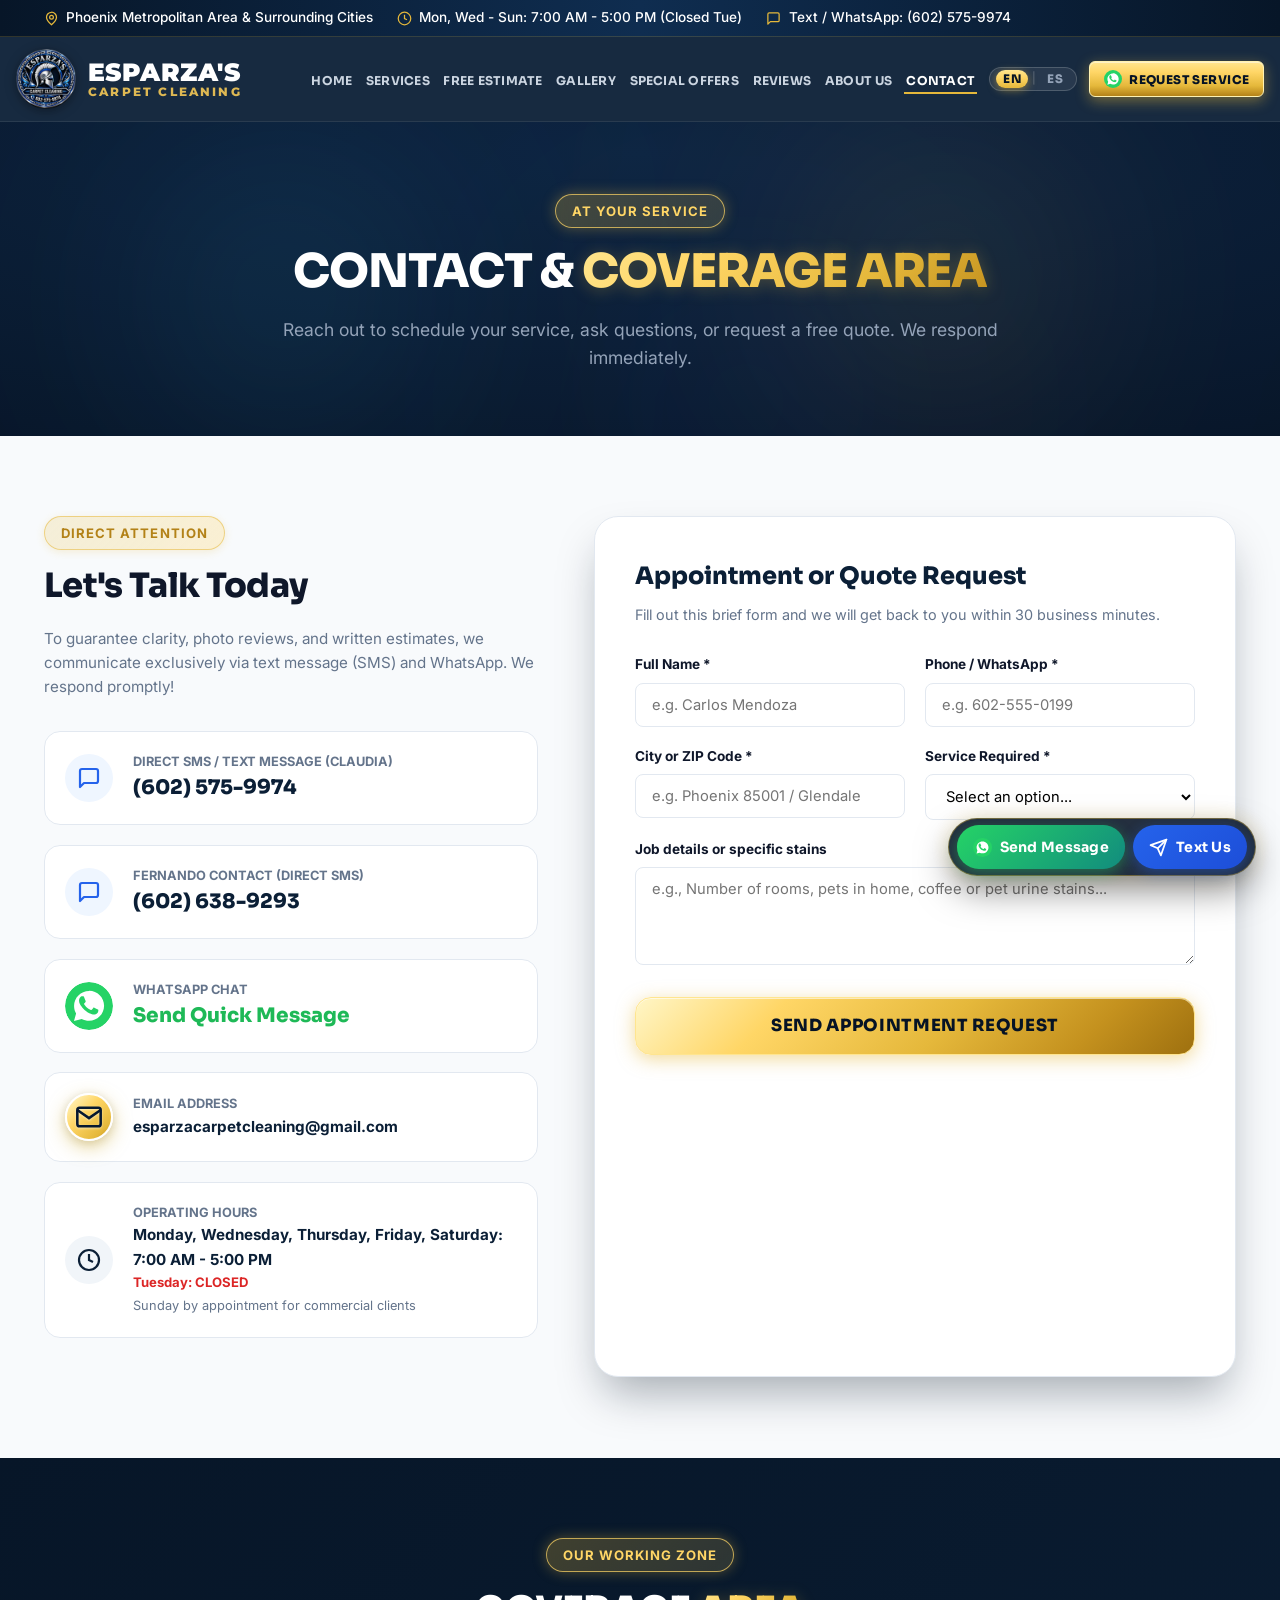
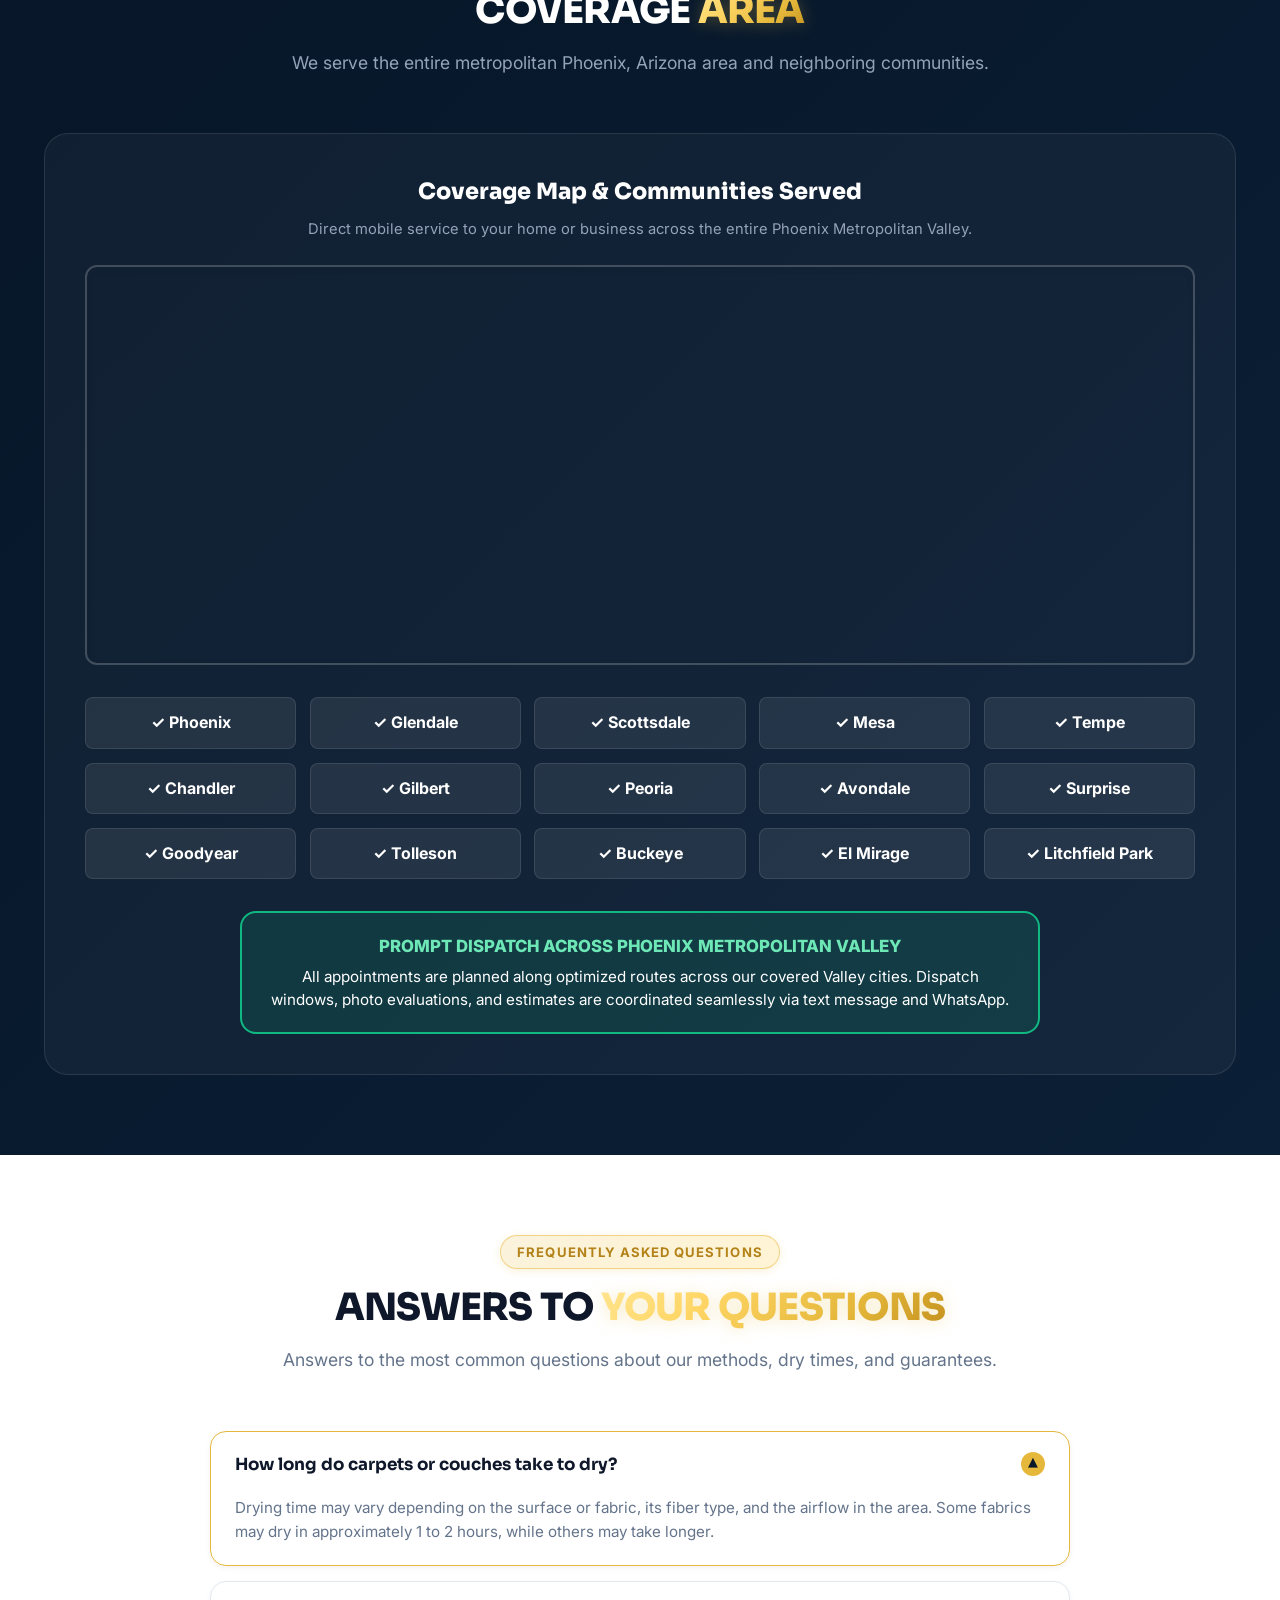
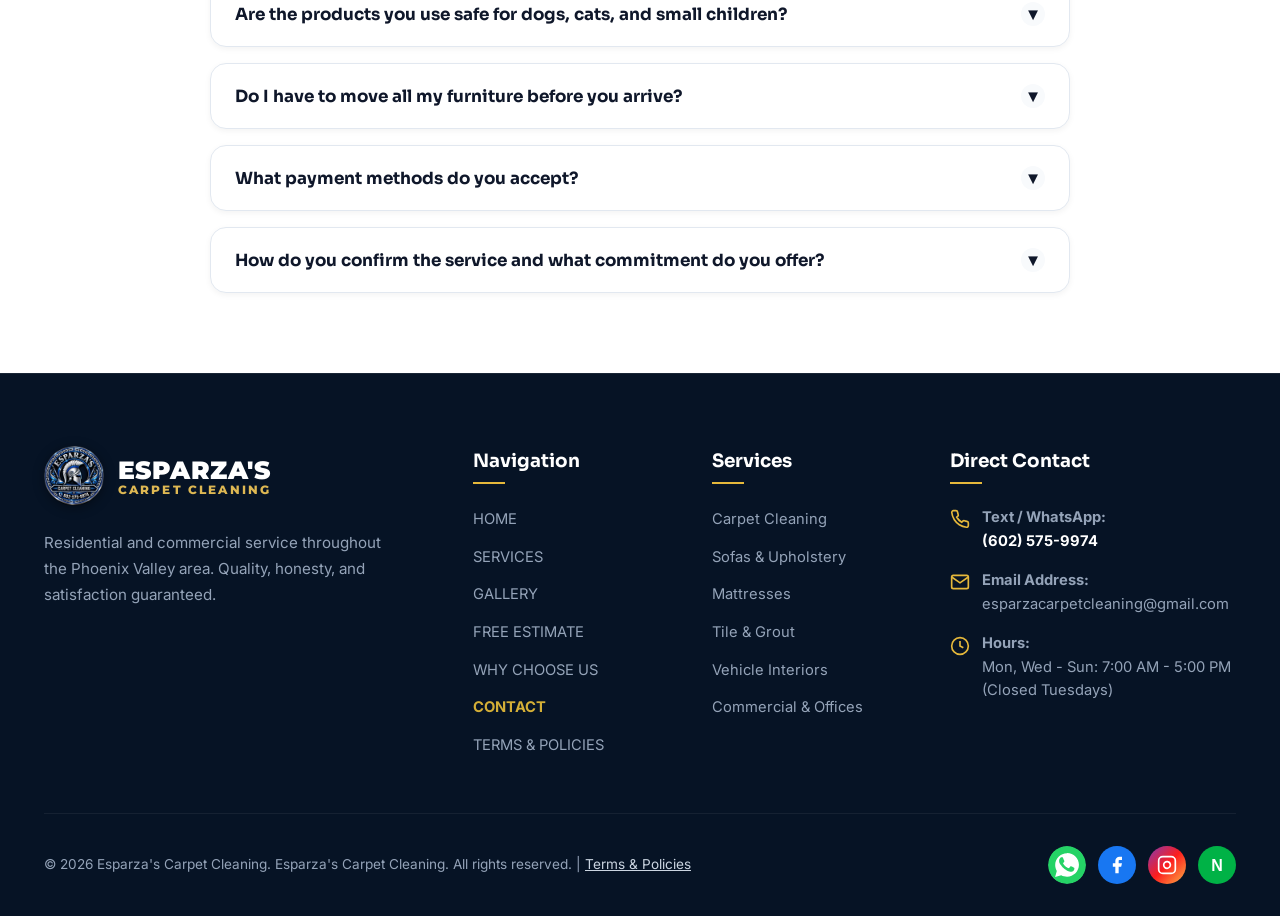
==== commit b5c7d617: "Update contacto.html" ====
--- a/contacto.html
+++ b/contacto.html
@@ -1,3 +1,4 @@
+
 <!DOCTYPE html>
 <html lang="en">
 <head>
@@ -134,16 +135,28 @@
             </p>
 
             <div style="display: flex; flex-direction: column; gap: 1.2rem; margin-bottom: 2.5rem;">
-              <!-- Direct Text / SMS -->
+              <!-- Direct Text / SMS - Claudia (Principal) -->
               <a href="sms:16025759974" class="reveal-on-scroll stagger-1" style="background: #FFFFFF; border: 1px solid var(--color-border-light); border-radius: var(--radius-md); padding: 1.25rem; display: flex; align-items: center; gap: 1.25rem; transition: transform var(--transition-fast), box-shadow var(--transition-fast);">
                 <div style="width: 48px; height: 48px; border-radius: 50%; background: #EFF6FF; color: var(--color-phone); display: flex; align-items: center; justify-content: center; flex-shrink: 0;">
                   <svg width="24" height="24" viewBox="0 0 24 24" fill="none" stroke="currentColor" stroke-width="2.2" stroke-linecap="round" stroke-linejoin="round"><path d="M21 15a2 2 0 0 1-2 2H7l-4 4V5a2 2 0 0 1 2-2h14a2 2 0 0 1 2 2z"/></svg>
                 </div>
                 <div>
-                  <div style="font-size: 0.8rem; font-weight: 700; color: var(--color-text-muted); text-transform: uppercase;" data-i18n="con_phone_label">Direct SMS / Text</div>
+                  <div style="font-size: 0.8rem; font-weight: 700; color: var(--color-text-muted); text-transform: uppercase;" data-i18n="con_phone_claudia_label">Direct SMS / Text (Claudia)</div>
                   <div style="font-family: var(--font-heading); font-size: 1.25rem; font-weight: 800; color: var(--color-primary);">(602) 575-9974</div>
                 </div>
               </a>
+
+              <!-- Direct Text / SMS - Fernando (Contacto Secundario) -->
+              <a href="sms:16026389293" class="reveal-on-scroll stagger-1" style="background: #FFFFFF; border: 1px solid var(--color-border-light); border-radius: var(--radius-md); padding: 1.25rem; display: flex; align-items: center; gap: 1.25rem; transition: transform var(--transition-fast), box-shadow var(--transition-fast);">
+                <div style="width: 48px; height: 48px; border-radius: 50%; background: #EFF6FF; color: var(--color-phone); display: flex; align-items: center; justify-content: center; flex-shrink: 0;">
+                  <svg width="24" height="24" viewBox="0 0 24 24" fill="none" stroke="currentColor" stroke-width="2.2" stroke-linecap="round" stroke-linejoin="round"><path d="M21 15a2 2 0 0 1-2 2H7l-4 4V5a2 2 0 0 1 2-2h14a2 2 0 0 1 2 2z"/></svg>
+                </div>
+                <div>
+                  <div style="font-size: 0.8rem; font-weight: 700; color: var(--color-text-muted); text-transform: uppercase;" data-i18n="con_phone_fernando_label">Fernando Contact</div>
+                  <div style="font-family: var(--font-heading); font-size: 1.25rem; font-weight: 800; color: var(--color-primary);">(602) 638-9293</div>
+                </div>
+              </a>
+
 
               <!-- WhatsApp -->
               <a href="https://wa.me/16025759974?text=Hello%20Esparza's!%20I'd%20like%20information%20for%20a%20service" target="_blank" rel="noopener" class="reveal-on-scroll stagger-2" style="background: #FFFFFF; border: 1px solid var(--color-border-light); border-radius: var(--radius-md); padding: 1.25rem; display: flex; align-items: center; gap: 1.25rem; transition: transform var(--transition-fast), box-shadow var(--transition-fast);">
--- a/css/styles.css
+++ b/css/styles.css
@@ -962,6 +962,10 @@
     gap: 2rem;
   }
 
+  body {
+    padding-bottom: 75px;
+  }
+
   .floating-actions-dock {
     bottom: 14px;
     right: 12px;
@@ -1077,4 +1081,3 @@
   0% { transform: translate(0, 0) scale(1); }
   100% { transform: translate(30px, 40px) scale(1.08); }
 }
-
